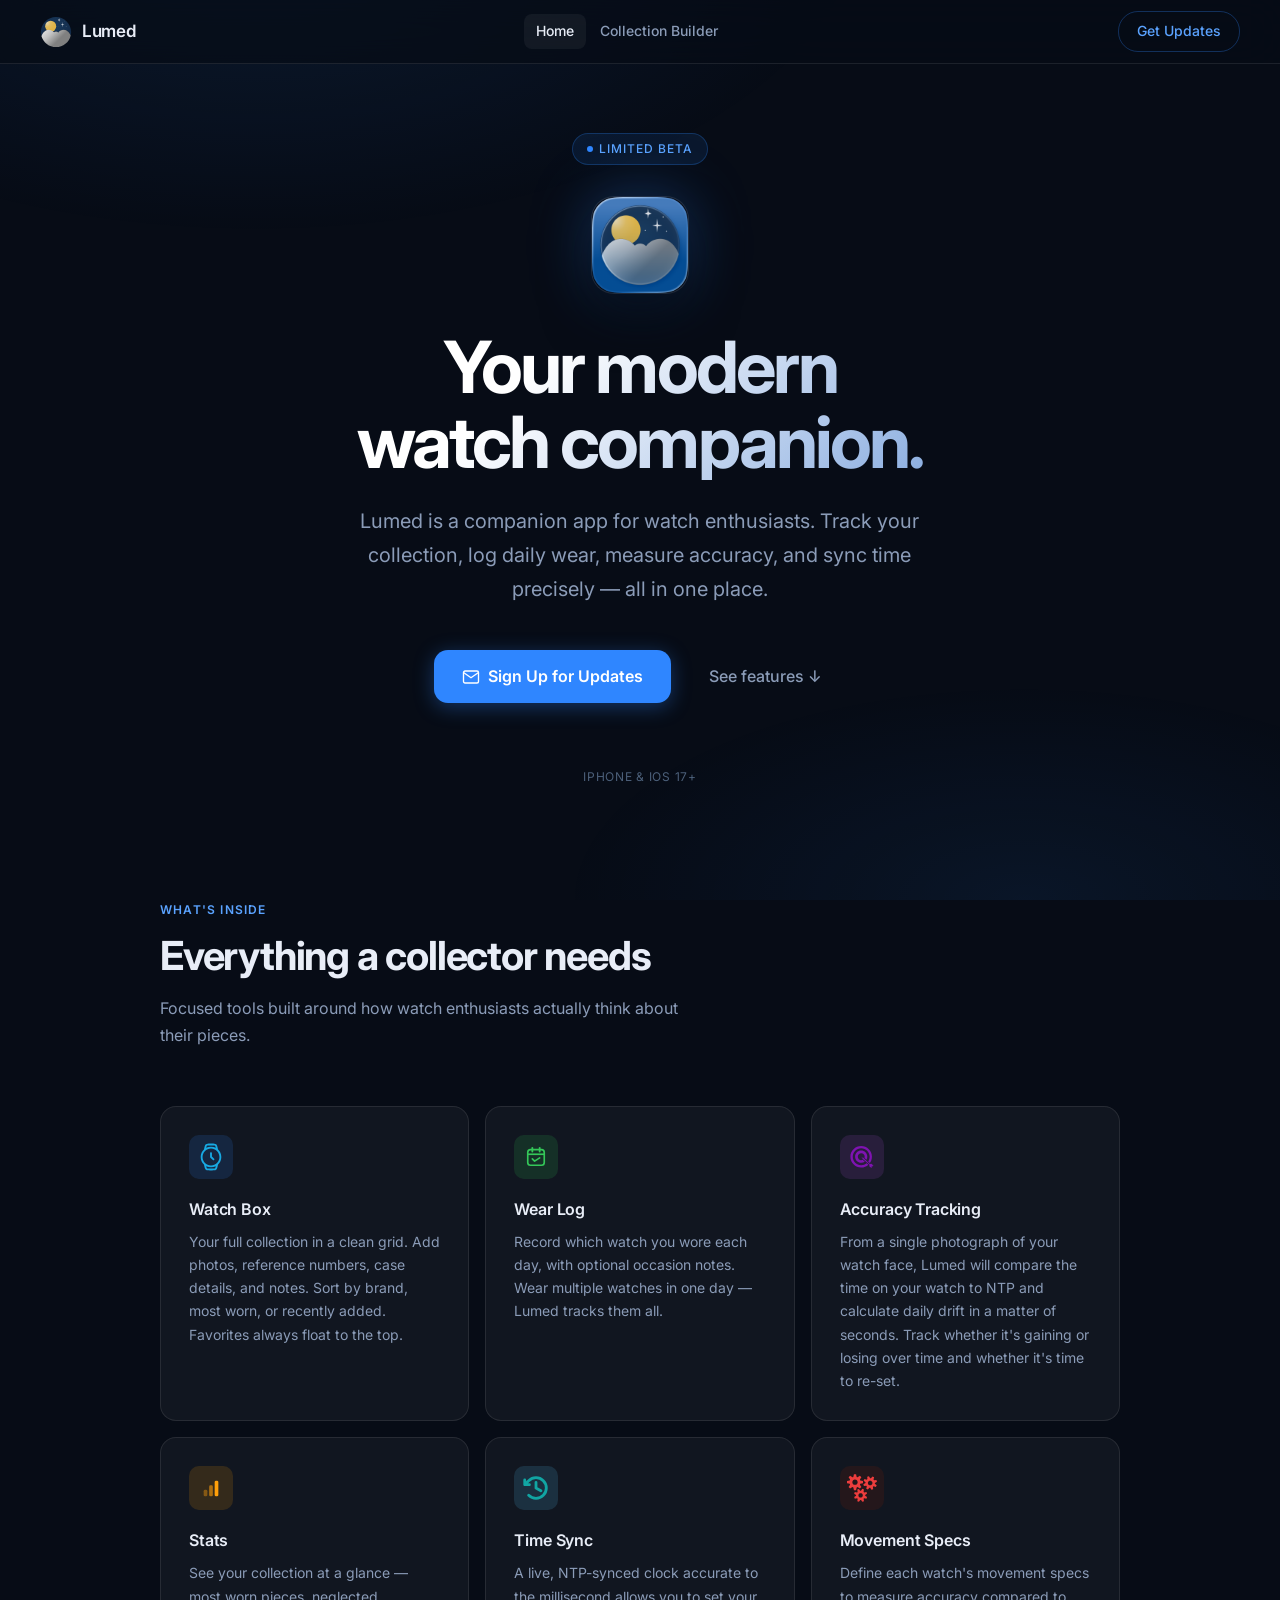
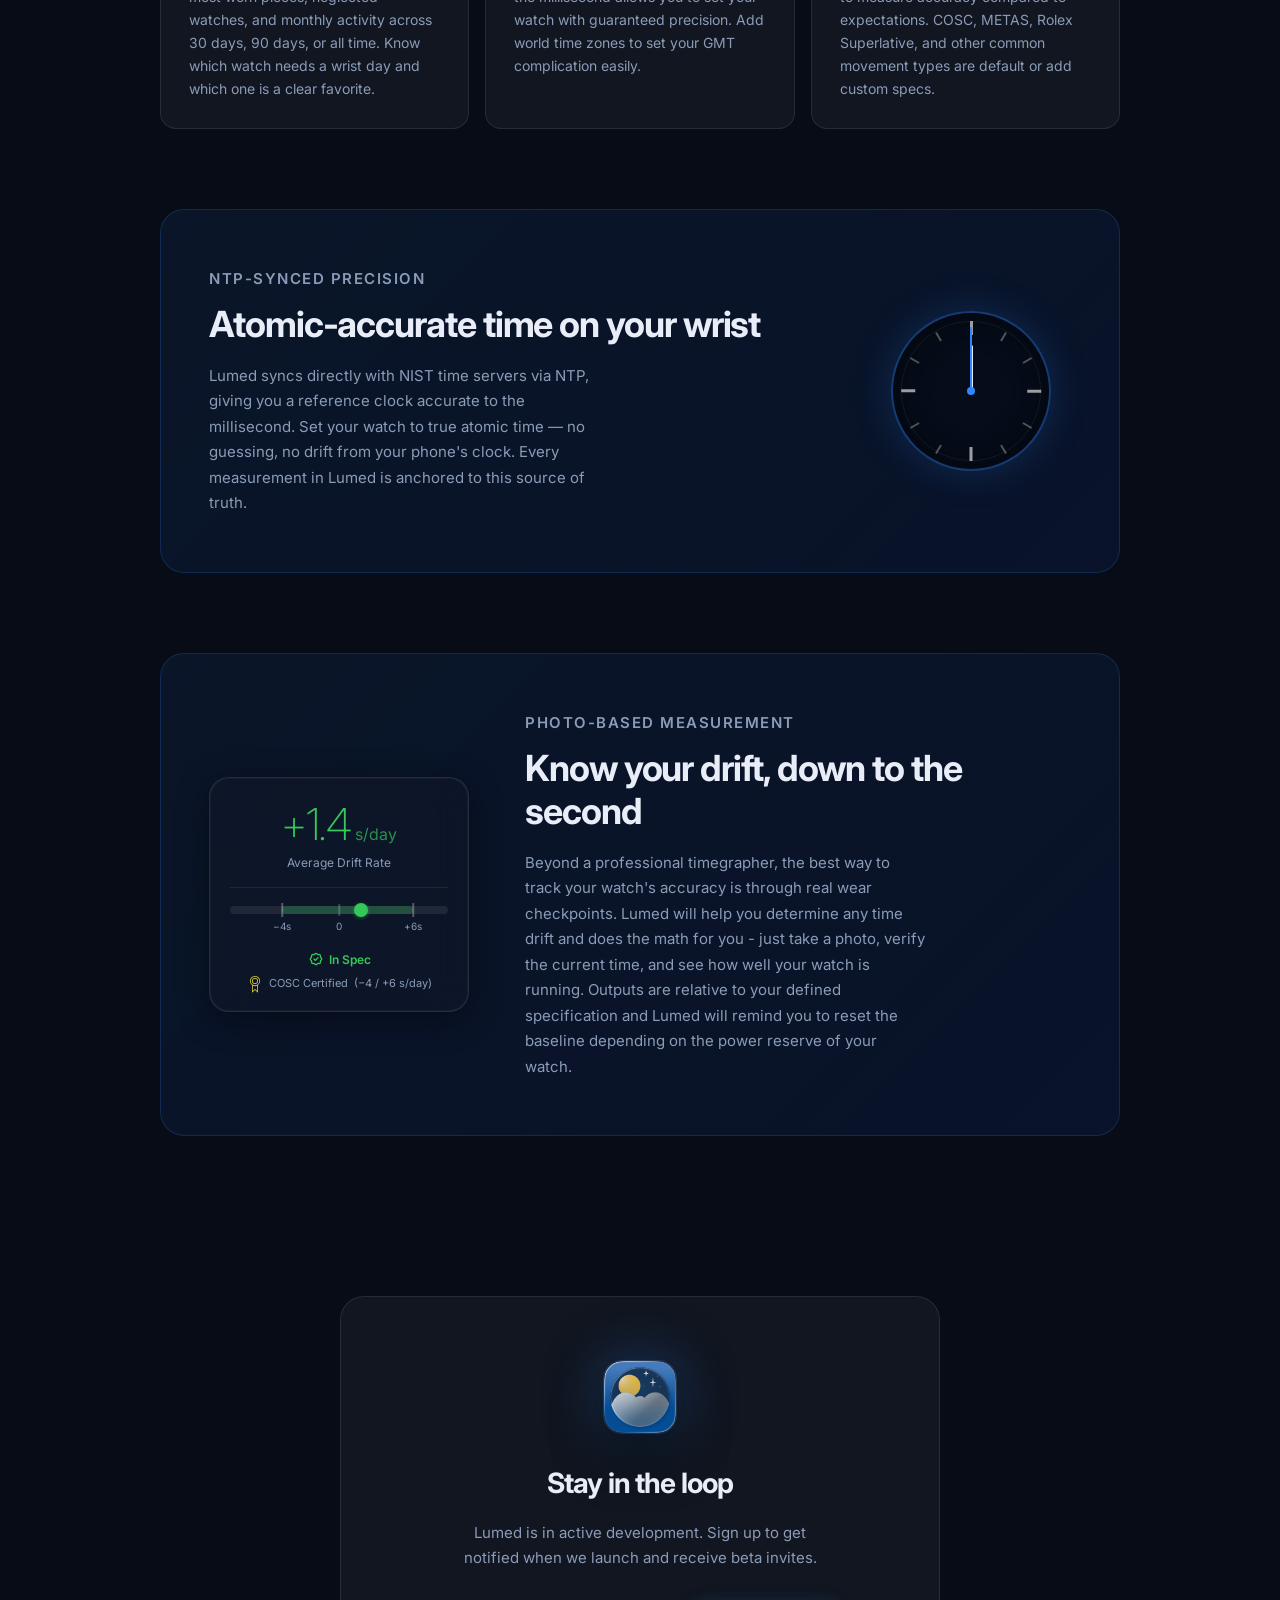
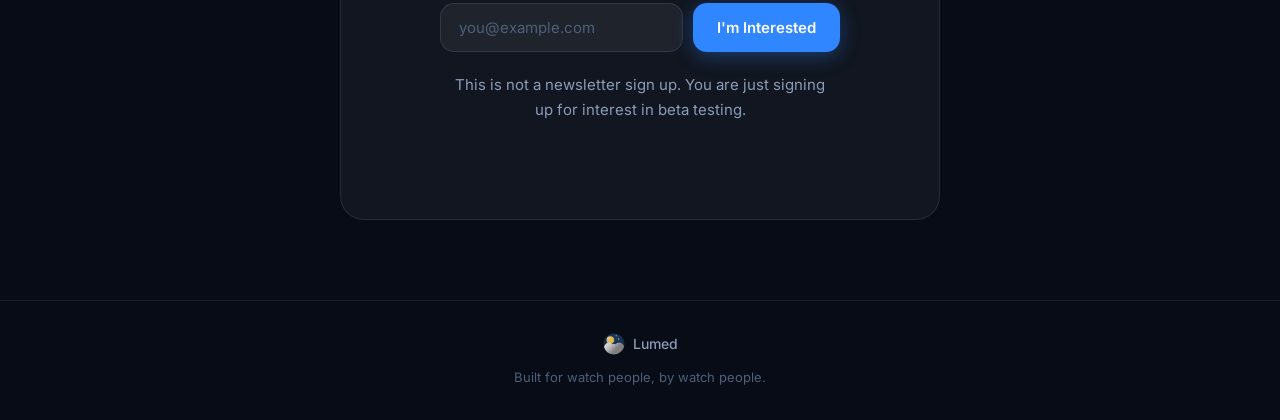
==== index.html @ 70646f09 "update collection builder" ====
<!DOCTYPE html>
<html lang="en">

<head>
  <meta charset="UTF-8" />
  <meta name="viewport" content="width=device-width, initial-scale=1.0" />
  <title>Lumed — Your Watch Companion</title>
  <meta name="description"
    content="Track your collection, log daily wear, measure accuracy, and sync time precisely. Lumed is the watch companion app for enthusiasts." />
  <link rel="icon" type="image/png" href="ios_icon.png" />
  <link rel="apple-touch-icon" href="ios_icon.png" />
  <link rel="preconnect" href="https://fonts.googleapis.com" />
  <link rel="preconnect" href="https://fonts.gstatic.com" crossorigin />
  <link href="https://fonts.googleapis.com/css2?family=Inter:wght@300;400;500;600;700&display=swap" rel="stylesheet" />
  <link rel="stylesheet" href="style.css" />
  <script defer src="https://analytics.811mapleton.com/script.js" data-website-id="62f9f6af-6ff3-4386-992d-caa601763c4b"
    data-domains="lumedapp.com">
    </script>
</head>

<body>

  <!-- NAV -->
  <nav>
    <a class="nav-logo" href="#">
      <div class="nav-logo-icon"><img src="lumed_icon_2.svg" alt="Lumed icon" /></div>
      <span class="nav-logo-wordmark">Lumed</span>
    </a>
    <div class="nav-links">
      <a class="nav-link nav-link-active" href="index.html">Home</a>
      <a class="nav-link" href="collection-builder.html">Collection Builder</a>
    </div>
    <a class="nav-cta" href="#beta">Get Updates</a>
  </nav>

  <main>

    <!-- HERO -->
    <section class="hero">
      <div class="container">
        <div class="hero-badge">
          <span class="hero-badge-dot"></span>
          Limited Beta
        </div>

        <div class="hero-app-icon">
          <img src="ios_icon.png" alt="Lumed app icon" />
        </div>

        <h1 class="hero-h1">Your modern <br />watch companion.</h1>
        <p class="hero-sub">
          Lumed is a companion app for watch enthusiasts. Track your collection, log daily wear, measure accuracy, and
          sync time precisely — all in one place.
        </p>

        <div class="hero-actions">
          <a class="btn-primary" href="#beta">
            <svg width="18" height="18" viewBox="0 0 24 24" fill="none" xmlns="http://www.w3.org/2000/svg">
              <path d="M4 4h16c1.1 0 2 .9 2 2v12c0 1.1-.9 2-2 2H4c-1.1 0-2-.9-2-2V6c0-1.1.9-2 2-2z"
                stroke="currentColor" stroke-width="1.8" fill="none" />
              <polyline points="22,6 12,13 2,6" stroke="currentColor" stroke-width="1.8" fill="none" />
            </svg>
            Sign Up for Updates
          </a>
          <a class="btn-secondary" href="#features">
            See features ↓
          </a>
        </div>

        <p class="hero-platforms">iPhone &amp; iOS 17+</p>
      </div>
    </section>

    <!-- FEATURES -->
    <section class="features-section" id="features">
      <div class="container">
        <p class="section-eyebrow">What's inside</p>
        <h2 class="section-title">Everything a collector needs</h2>
        <p class="section-sub">Focused tools built around how watch enthusiasts actually think about their pieces.
        </p>

        <div class="features-grid">

          <!-- Watch Box -->
          <div class="feature-card">
            <div class="feature-icon-wrap tint-blue">
              <img src="icons/watch_box.svg" height="30px"></img>
            </div>
            <h3>Watch Box</h3>
            <p>Your full collection in a clean grid. Add photos, reference numbers, case details, and notes. Sort by
              brand, most worn, or recently added. Favorites always float to the top. </p>
          </div>

          <!-- Wear Log -->
          <div class="feature-card">
            <div class="feature-icon-wrap tint-green">
              <svg viewBox="0 0 24 24" fill="none" xmlns="http://www.w3.org/2000/svg">
                <rect x="3" y="4" width="18" height="17" rx="3" stroke="currentColor" stroke-width="1.8" />
                <line x1="3" y1="9" x2="21" y2="9" stroke="currentColor" stroke-width="1.8" />
                <line x1="8" y1="2" x2="8" y2="6" stroke="currentColor" stroke-width="2" stroke-linecap="round" />
                <line x1="16" y1="2" x2="16" y2="6" stroke="currentColor" stroke-width="2" stroke-linecap="round" />
                <path d="M8 14l2.5 2.5L16 13" stroke="currentColor" stroke-width="1.8" stroke-linecap="round"
                  stroke-linejoin="round" />
              </svg>
            </div>
            <h3>Wear Log</h3>
            <p>Record which watch you wore each day, with optional occasion notes. Wear multiple watches in one
              day — Lumed tracks them all.</p>
          </div>
          <!-- Accuracy -->
          <div class="feature-card">
            <div class="feature-icon-wrap tint-purple">
              <img src="icons/accuracy.svg" height="30px"> </img>
            </div>
            <h3>Accuracy Tracking</h3>
            <p>From a single photograph of your watch face, Lumed will compare the time on your watch to NTP and
              calculate daily drift
              in a matter of seconds. Track whether it's gaining or losing over time and whether it's time to re-set.
            </p>
          </div>
          <!-- Stats -->
          <div class="feature-card">
            <div class="feature-icon-wrap tint-orange">
              <svg viewBox="0 0 24 24" fill="none" xmlns="http://www.w3.org/2000/svg">
                <rect x="4" y="14" width="4" height="7" rx="1.5" fill="currentColor" opacity="0.4" />
                <rect x="10" y="9" width="4" height="12" rx="1.5" fill="currentColor" opacity="0.6" />
                <rect x="16" y="4" width="4" height="17" rx="1.5" fill="currentColor" />
              </svg>
            </div>
            <h3>Stats</h3>
            <p>See your collection at a glance — most worn pieces, neglected watches, and monthly activity across 30
              days, 90 days, or
              all time. Know which watch needs a wrist day and which one is a clear favorite.</p>
          </div>

          <!-- Time Sync -->
          <div class="feature-card">
            <div class="feature-icon-wrap tint-teal">
              <img src="icons/time_sync.svg" height="30px"></img>
            </div>
            <h3>Time Sync</h3>
            <p>A live, NTP-synced clock accurate to the millisecond allows you to set your watch with guaranteed
              precision. Add world
              time zones to set your GMT complication easily.</p>
          </div>


          <!-- Movement Specs -->
          <div class="feature-card">
            <div class="feature-icon-wrap tint-red">
              <img src="icons/movement_specs.svg" height="30px"></img>
            </div>
            <h3>Movement Specs</h3>
            <p>Define each watch's movement specs to measure accuracy compared to expectations. COSC, METAS, Rolex
              Superlative, and other common movement types are default or add custom specs.</p>
          </div>

        </div>
      </div>
    </section>

    <!-- ACCURACY HIGHLIGHT (original) -->
    <section class="highlight-section">
      <div class="container">
        <div class="highlight-card">
          <div class="highlight-text">

            <p class="section-eyebrow">NTP-synced precision</p>
            <h2>Atomic-accurate time on your wrist</h2>
            <p>Lumed syncs directly with NIST time servers via NTP, giving you a reference clock accurate to the
              millisecond. Set your watch to true atomic time — no guessing, no drift from your phone's clock.
              Every measurement in Lumed is anchored to this source of truth.
            </p>
          </div>
          <div class="highlight-visual">
            <div class="clock-face">
              <!-- Hour markers -->
              <div class="clock-marker major" style="transform: rotate(0deg)"></div>
              <div class="clock-marker" style="transform: rotate(30deg)"></div>
              <div class="clock-marker" style="transform: rotate(60deg)"></div>
              <div class="clock-marker major" style="transform: rotate(90deg)"></div>
              <div class="clock-marker" style="transform: rotate(120deg)"></div>
              <div class="clock-marker" style="transform: rotate(150deg)"></div>
              <div class="clock-marker major" style="transform: rotate(180deg)"></div>
              <div class="clock-marker" style="transform: rotate(210deg)"></div>
              <div class="clock-marker" style="transform: rotate(240deg)"></div>
              <div class="clock-marker major" style="transform: rotate(270deg)"></div>
              <div class="clock-marker" style="transform: rotate(300deg)"></div>
              <div class="clock-marker" style="transform: rotate(330deg)"></div>
              <div class="hand hand-hour" id="handHour"></div>
              <div class="hand hand-min" id="handMin"></div>
              <div class="hand hand-sec" id="handSec"></div>
              <div class="clock-center"></div>
            </div>
          </div>
        </div>
      </div>
    </section>

    <!-- NIST TIME SYNC HIGHLIGHT -->
    <section class="highlight-section">
      <div class="container">
        <div class="highlight-card highlight-card-reverse">
          <div class="highlight-text">
            <p class="section-eyebrow">Photo-based measurement</p>
            <h2>Know your drift, down to the second</h2>
            <p>Beyond a professional timegrapher, the best way to track your watch's accuracy is through real wear
              checkpoints. Lumed
              will help you determine any time drift and does the math for you - just take a photo, verify the current
              time, and see
              how well your watch is running. Outputs are relative to your defined specification and Lumed will remind
              you to reset
              the baseline depending on the power reserve of your watch.
            </p>

          </div>
          <div class="highlight-visual drift-card-wrap">
            <div class="drift-card">
              <div class="drift-hero-number">
                <span class="drift-value">+1.4</span>
                <span class="drift-unit">s/day</span>
              </div>
              <div class="drift-label">Average Drift Rate</div>

              <div class="drift-divider"></div>

              <div class="drift-gauge">
                <div class="drift-gauge-track">
                  <div class="drift-gauge-spec"></div>
                  <div class="drift-gauge-center"></div>
                  <div class="drift-gauge-limit drift-gauge-limit-loss"></div>
                  <div class="drift-gauge-limit drift-gauge-limit-gain"></div>
                  <div class="drift-gauge-marker"></div>
                </div>
                <div class="drift-gauge-labels">
                  <span class="drift-gauge-lbl" style="left: 24%">&minus;4s</span>
                  <span class="drift-gauge-lbl" style="left: 50%">0</span>
                  <span class="drift-gauge-lbl" style="left: 84%">+6s</span>
                </div>
              </div>

              <div class="drift-spec-badge in-spec">
                <img src="icons/check-badge.svg" height="16px"></img>
                <span>In Spec</span>
              </div>
              <div class="drift-spec-name">
                <img src="icons/ribbon.svg" height="18px"></img>
                <span>COSC Certified &nbsp;(&minus;4 / +6 s/day)</span>
              </div>
            </div>
          </div>
        </div>
      </div>
    </section>

    <!-- BETA CTA -->
    <section class="beta-section" id="beta">
      <div class="container">
        <div class="beta-card">
          <div class="hero-app-icon" style="margin-left:auto;margin-right:auto;">
            <img src="ios_icon.png" alt="Lumed app icon" />
          </div>
          <h2>Stay in the loop</h2>
          <p>Lumed is in active development. Sign up to get notified when we launch and receive beta invites.</p>
          <iframe name="formSink" style="display:none;"></iframe>
          <form class="email-form" id="emailForm" method="GET"
            action="https://n8n.811mapleton.com/webhook/b80fa1ab-77ea-40e2-a47f-e25a18f79997" target="formSink">
            <input type="email" name="email" placeholder="you@example.com" required />
            <button type="submit">I'm Interested</button>
          </form>
          <div id="emailFormMsg"></div>
          <p class="beta-note">This is not a newsletter sign up. You are just signing up for interest in beta testing.
          </p>
        </div>
      </div>
    </section>

  </main>

  <footer>
    <a class="footer-logo" href="#">
      <div class="footer-logo-icon"><img src="lumed_icon_2.svg" alt="Lumed icon" /></div>
      Lumed
    </a>
    <p>Built for watch people, by watch people.</p>
  </footer>

  <script>
    // Set clock hands to current time via negative animation-delay
    (function () {
      const now = new Date();
      const s = now.getSeconds();
      const m = now.getMinutes();
      const h = now.getHours() % 12;

      const secEl = document.getElementById('handSec');
      const minEl = document.getElementById('handMin');
      const hourEl = document.getElementById('handHour');

      if (secEl) secEl.style.animationDelay = `-${s}s`;
      if (minEl) minEl.style.animationDelay = `-${m * 60 + s}s`;
      if (hourEl) hourEl.style.animationDelay = `-${h * 3600 + m * 60 + s}s`;
    })();
  </script>

  <script>
    // Email signup — show success after form submits into hidden iframe
    document.getElementById('emailForm').addEventListener('submit', function () {
      const form = this;
      const btn = form.querySelector('button');
      const msg = document.getElementById('emailFormMsg');
      btn.disabled = true;
      btn.textContent = 'Sending…';
      // Give the form a moment to actually POST, then show success
      setTimeout(function () {
        form.style.display = 'none';
        msg.innerHTML = '<p class="email-form-success">You\'re on the list! We\'ll be in touch.</p>';
      }, 1000);
    });
  </script>

</body>

</html>
---- style.css ----
*,
*::before,
*::after {
    box-sizing: border-box;
    margin: 0;
    padding: 0;
}

:root {
    --bg: #070C16;
    --bg-2: #0D1525;
    --card: rgba(255, 255, 255, 0.045);
    --card-border: rgba(255, 255, 255, 0.09);
    --accent: #2F86FF;
    --accent-glow: rgba(47, 134, 255, 0.35);
    --accent-light: #5BA3FF;
    --text: #E8EDF7;
    --text-2: #8B9CB8;
    --text-3: #4C607A;
    --moon: #E0B846;
    --radius: 16px;
    --radius-sm: 10px;
}

html {
    scroll-behavior: smooth;
}

body {
    font-family: 'Inter', system-ui, -apple-system, sans-serif;
    background: var(--bg);
    color: var(--text);
    line-height: 1.6;
    -webkit-font-smoothing: antialiased;
    overflow-x: hidden;
}

/* ── BACKGROUND AMBIENCE ──────────────────────────────── */
body::before {
    content: '';
    position: fixed;
    inset: 0;
    background:
        radial-gradient(ellipse 80% 60% at 20% -10%, rgba(47, 134, 255, 0.12) 0%, transparent 60%),
        radial-gradient(ellipse 60% 40% at 80% 100%, rgba(47, 134, 255, 0.08) 0%, transparent 60%);
    pointer-events: none;
    z-index: 0;
}

/* ── NAV ──────────────────────────────────────────────── */
nav {
    position: fixed;
    top: 0;
    left: 0;
    right: 0;
    z-index: 100;
    display: flex;
    align-items: center;
    justify-content: space-between;
    padding: 0 40px;
    height: 64px;
    background: rgba(7, 12, 22, 0.7);
    backdrop-filter: blur(20px);
    -webkit-backdrop-filter: blur(20px);
    border-bottom: 1px solid var(--card-border);
}

.nav-logo {
    display: flex;
    align-items: center;
    gap: 10px;
    text-decoration: none;
}

.nav-logo-icon {
    width: 32px;
    height: 32px;
    border-radius: 8px;
    flex-shrink: 0;
    overflow: hidden;
}

.nav-logo-icon img {
    width: 100%;
    height: 100%;
    display: block;
}

.nav-logo-wordmark {
    font-size: 17px;
    font-weight: 600;
    letter-spacing: -0.02em;
    color: var(--text);
}

.nav-cta {
    font-size: 14px;
    font-weight: 500;
    color: var(--accent-light);
    text-decoration: none;
    padding: 8px 18px;
    border: 1px solid rgba(47, 134, 255, 0.3);
    border-radius: 20px;
    transition: background 0.2s, border-color 0.2s;
}

.nav-cta:hover {
    background: rgba(47, 134, 255, 0.12);
    border-color: rgba(47, 134, 255, 0.6);
}

/* ── LAYOUT ───────────────────────────────────────────── */
main {
    position: relative;
    z-index: 1;
}

section {
    padding: 80px 24px;
}

.container {
    max-width: 960px;
    margin: 0 auto;
}

/* ── HERO ─────────────────────────────────────────────── */
.hero {
    min-height: 100vh;
    display: flex;
    align-items: center;
    padding-top: 100px;
    padding-bottom: 80px;
    text-align: center;
}

.hero .container {
    display: flex;
    flex-direction: column;
    align-items: center;
    gap: 0;
}

.hero-badge {
    display: inline-flex;
    align-items: center;
    gap: 6px;
    font-size: 12px;
    font-weight: 500;
    letter-spacing: 0.08em;
    text-transform: uppercase;
    color: var(--accent-light);
    background: rgba(47, 134, 255, 0.1);
    border: 1px solid rgba(47, 134, 255, 0.25);
    padding: 5px 14px;
    border-radius: 20px;
    margin-bottom: 32px;
}

.hero-badge-dot {
    width: 6px;
    height: 6px;
    border-radius: 50%;
    background: var(--accent);
    animation: pulse 2s ease-in-out infinite;
}

@keyframes pulse {

    0%,
    100% {
        opacity: 1;
        transform: scale(1);
    }

    50% {
        opacity: 0.5;
        transform: scale(0.8);
    }
}

.hero-app-icon {
    width: 96px;
    height: 96px;
    border-radius: 22px;
    margin: 0 auto 36px;
    overflow: hidden;
    box-shadow: 0 0 0 1px rgba(255, 255, 255, 0.1), 0 24px 48px rgba(0, 0, 0, 0.5), 0 0 60px var(--accent-glow);
}

.hero-app-icon img {
    width: 100%;
    height: 100%;
    display: block;
}

.hero-h1 {
    font-size: clamp(48px, 8vw, 72px);
    font-weight: 700;
    letter-spacing: -0.04em;
    line-height: 1.05;
    margin-bottom: 24px;
    background: linear-gradient(135deg, #FFFFFF 30%, #8BAEE0 100%);
    -webkit-background-clip: text;
    -webkit-text-fill-color: transparent;
    background-clip: text;
}

.hero-sub {
    font-size: clamp(16px, 2.5vw, 20px);
    font-weight: 400;
    color: var(--text-2);
    max-width: 560px;
    margin-bottom: 44px;
    line-height: 1.7;
}

.hero-actions {
    display: flex;
    align-items: center;
    gap: 14px;
    flex-wrap: wrap;
    justify-content: center;
}

.btn-primary {
    display: inline-flex;
    align-items: center;
    gap: 8px;
    font-size: 16px;
    font-weight: 600;
    color: #fff;
    background: var(--accent);
    padding: 14px 28px;
    border-radius: 14px;
    text-decoration: none;
    transition: background 0.2s, transform 0.15s, box-shadow 0.2s;
    box-shadow: 0 4px 20px var(--accent-glow);
}

.btn-primary:hover {
    background: #4A99FF;
    transform: translateY(-1px);
    box-shadow: 0 8px 28px var(--accent-glow);
}

.btn-primary:active {
    transform: translateY(0);
}

.btn-secondary {
    display: inline-flex;
    align-items: center;
    gap: 8px;
    font-size: 16px;
    font-weight: 500;
    color: var(--text-2);
    padding: 14px 24px;
    border-radius: 14px;
    text-decoration: none;
    transition: color 0.2s;
}

.btn-secondary:hover {
    color: var(--text);
}

.hero-platforms {
    margin-top: 64px;
    font-size: 12px;
    color: var(--text-3);
    letter-spacing: 0.06em;
    text-transform: uppercase;
    display: flex;
    align-items: center;
    gap: 10px;
}

.hero-platforms::before,
.hero-platforms::after {
    content: '';
    flex: 1;
    height: 1px;
    background: var(--card-border);
    max-width: 80px;
}

/* ── FEATURES GRID ────────────────────────────────────── */
.features-section {
    padding-top: 0;
}

.section-eyebrow {
    font-size: 12px;
    font-weight: 600;
    letter-spacing: 0.1em;
    text-transform: uppercase;
    color: var(--accent-light);
    margin-bottom: 14px;
}

.section-title {
    font-size: clamp(28px, 4vw, 40px);
    font-weight: 700;
    letter-spacing: -0.03em;
    line-height: 1.15;
    margin-bottom: 16px;
}

.section-sub {
    font-size: 16px;
    color: var(--text-2);
    max-width: 520px;
    margin-bottom: 56px;
    line-height: 1.7;
}

.features-grid {
    display: grid;
    grid-template-columns: repeat(auto-fill, minmax(280px, 1fr));
    gap: 16px;
}

.feature-card {
    background: var(--card);
    border: 1px solid var(--card-border);
    border-radius: var(--radius);
    padding: 28px;
    transition: border-color 0.2s, background 0.2s, transform 0.2s;
}

.feature-card:hover {
    border-color: rgba(47, 134, 255, 0.3);
    background: rgba(255, 255, 255, 0.07);
    transform: translateY(-2px);
}

.feature-icon-wrap {
    width: 44px;
    height: 44px;
    border-radius: var(--radius-sm);
    display: flex;
    align-items: center;
    justify-content: center;
    margin-bottom: 18px;
    flex-shrink: 0;
}

.feature-icon-wrap svg {
    width: 22px;
    height: 22px;
}

.feature-card h3 {
    font-size: 16px;
    font-weight: 600;
    letter-spacing: -0.01em;
    margin-bottom: 8px;
}

.feature-card p {
    font-size: 14px;
    color: var(--text-2);
    line-height: 1.65;
}

/* icon tints */
.tint-blue {
    background: rgba(47, 134, 255, 0.15);
    color: #5BA3FF;
}

.tint-green {
    background: rgba(52, 199, 89, 0.15);
    color: #34C759;
}

.tint-orange {
    background: rgba(255, 159, 10, 0.15);
    color: #FF9F0A;
}

.tint-purple {
    background: rgba(175, 82, 222, 0.15);
    color: #AF52DE;
}

.tint-teal {
    background: rgba(90, 200, 250, 0.15);
    color: #5AC8FA;
}

.tint-red {
    background: rgba(149, 38, 7, 0.15);
    color: #fa5a5a;
}

/* ── ACCURACY HIGHLIGHT ───────────────────────────────── */
.highlight-section {
    padding-top: 0;
}

.highlight-card {
    background: linear-gradient(135deg, rgba(47, 134, 255, 0.08) 0%, rgba(13, 29, 71, 0.4) 100%);
    border: 1px solid rgba(47, 134, 255, 0.2);
    border-radius: 24px;
    padding: 56px 48px;
    display: flex;
    align-items: center;
    gap: 56px;
}

.highlight-text {
    flex: 1;
}

.highlight-text .section-eyebrow {
    margin-bottom: 12px;
}

.highlight-text h2 {
    font-size: clamp(24px, 3.5vw, 36px);
    font-weight: 700;
    letter-spacing: -0.03em;
    line-height: 1.2;
    margin-bottom: 16px;
}

.highlight-text p {
    font-size: 15px;
    color: var(--text-2);
    line-height: 1.7;
    max-width: 400px;
}

.highlight-visual {
    flex-shrink: 0;
    width: 200px;
    height: 200px;
    position: relative;
    display: flex;
    align-items: center;
    justify-content: center;
}


/* Animated clock face */
.clock-face {
    width: 160px;
    height: 160px;
    border-radius: 50%;
    border: 2px solid rgba(47, 134, 255, 0.4);
    background: rgba(7, 12, 22, 0.8);
    position: relative;
    box-shadow: 0 0 40px rgba(47, 134, 255, 0.2), inset 0 0 30px rgba(0, 0, 0, 0.5);
}

.clock-face::before {
    content: '';
    position: absolute;
    inset: 8px;
    border-radius: 50%;
    border: 1px solid rgba(255, 255, 255, 0.06);
}

.clock-marker {
    position: absolute;
    width: 2px;
    height: 10px;
    background: rgba(255, 255, 255, 0.3);
    left: 50%;
    top: 10px;
    transform-origin: 50% 70px;
    margin-left: -1px;
}

.clock-marker.major {
    height: 14px;
    width: 2.5px;
    background: rgba(255, 255, 255, 0.6);
    top: 8px;
}

.hand {
    position: absolute;
    left: 50%;
    bottom: 50%;
    transform-origin: 50% 100%;
    border-radius: 2px;
}

.hand-hour {
    width: 3px;
    height: 46px;
    margin-left: -1.5px;
    background: var(--text);
    animation: rotateHour 43200s linear infinite;
}

.hand-min {
    width: 2px;
    height: 58px;
    margin-left: -1px;
    background: var(--text);
    animation: rotateMin 3600s linear infinite;
}

.hand-sec {
    width: 1.5px;
    height: 64px;
    margin-left: -0.75px;
    background: var(--accent);
    animation: rotateSec 60s steps(400, end) infinite;
}

.clock-center {
    position: absolute;
    width: 8px;
    height: 8px;
    border-radius: 50%;
    background: var(--accent);
    top: 50%;
    left: 50%;
    transform: translate(-50%, -50%);
    z-index: 10;
}

@keyframes rotateHour {
    to {
        transform: rotate(360deg);
    }
}

@keyframes rotateMin {
    to {
        transform: rotate(360deg);
    }
}

@keyframes rotateSec {
    to {
        transform: rotate(360deg);
    }
}

/* Reversed highlight card (visual on left, text on right) */
.highlight-card-reverse {
    flex-direction: row-reverse;
}

/* ── DRIFT RESULT CARD ───────────────────────────────── */
.drift-card-wrap {
    width: 260px;
    height: auto;
    display: flex;
    align-items: center;
    justify-content: center;
}

.drift-card {
    width: 100%;
    background: rgba(15, 22, 40, 0.85);
    border: 1px solid rgba(255, 255, 255, 0.1);
    border-radius: 20px;
    padding: 24px 20px 18px;
    backdrop-filter: blur(16px);
    -webkit-backdrop-filter: blur(16px);
    box-shadow: 0 8px 32px rgba(0, 0, 0, 0.4), 0 0 0 1px rgba(255, 255, 255, 0.04) inset;
    display: flex;
    flex-direction: column;
    align-items: center;
    gap: 10px;
}

.drift-hero-number {
    display: flex;
    align-items: baseline;
    gap: 4px;
}

.drift-value {
    font-family: 'Inter', monospace;
    font-size: 44px;
    font-weight: 200;
    letter-spacing: -0.03em;
    color: #34C759;
    line-height: 1;
}

.drift-unit {
    font-family: 'Inter', monospace;
    font-size: 16px;
    font-weight: 400;
    color: #34C759;
    opacity: 0.7;
}

.drift-label {
    font-size: 12px;
    color: var(--text-2);
    margin-top: -4px;
}

.drift-divider {
    width: 100%;
    height: 1px;
    background: rgba(255, 255, 255, 0.08);
    margin: 4px 0;
}

/* Gauge */
.drift-gauge {
    width: 100%;
    padding: 4px 0;
}

.drift-gauge-track {
    position: relative;
    width: 100%;
    height: 8px;
    background: rgba(255, 255, 255, 0.08);
    border-radius: 4px;
    overflow: visible;
}

/* COSC: -4/+6, gauge maps loss at ~18%, gain at ~74% */
.drift-gauge-spec {
    position: absolute;
    left: 24%;
    width: 60%;
    height: 100%;
    background: rgba(52, 199, 89, 0.25);
    border-radius: 4px;
}

.drift-gauge-center {
    position: absolute;
    left: 50%;
    top: -2px;
    width: 1.5px;
    height: 12px;
    background: rgba(255, 255, 255, 0.2);
    transform: translateX(-50%);
}

.drift-gauge-limit {
    position: absolute;
    top: -3px;
    width: 1.5px;
    height: 14px;
    background: rgba(255, 255, 255, 0.3);
}

.drift-gauge-limit-loss {
    left: 24%;
    transform: translateX(-50%);
}

.drift-gauge-limit-gain {
    left: 84%;
    transform: translateX(-50%);
}

/* +1.4 on a -4/+6 scale → 50% + (1.4/6)*24% ≈ 55.6% */
.drift-gauge-marker {
    position: absolute;
    width: 14px;
    height: 14px;
    border-radius: 50%;
    background: #34C759;
    top: 50%;
    left: 60%;
    transform: translate(-50%, -50%);
    box-shadow: 0 1px 4px rgba(52, 199, 89, 0.45);
}

.drift-gauge-labels {
    position: relative;
    width: 100%;
    height: 18px;
    margin-top: 4px;
}

.drift-gauge-lbl {
    position: absolute;
    transform: translateX(-50%);
    font-family: 'Inter', monospace;
    font-size: 10px;
    color: var(--text-2);
    letter-spacing: 0.02em;
}

/* Spec badge */
.drift-spec-badge {
    display: inline-flex;
    align-items: center;
    gap: 5px;
    font-size: 12px;
    font-weight: 600;
}

.drift-spec-badge.in-spec {
    color: #34c759;
}

.drift-spec-badge.out-spec {
    color: #FF453A;
}

.drift-spec-name {
    display: flex;
    align-items: center;
    gap: 5px;
    font-size: 11px;
    color: var(--text-2);
    margin-top: -4px;
}

/* Time detail */
.drift-times {
    display: flex;
    justify-content: space-between;
    width: 100%;
}

.drift-time-col {
    display: flex;
    flex-direction: column;
    gap: 2px;
}

.drift-time-label {
    font-size: 9px;
    font-weight: 500;
    letter-spacing: 0.1em;
    color: var(--text-3);
}

.drift-time-value {
    font-family: 'Inter', monospace;
    font-size: 14px;
    font-weight: 500;
    color: var(--text);
    letter-spacing: -0.01em;
}

/* Method badge */
.drift-method {
    display: flex;
    align-items: center;
    gap: 5px;
    font-size: 11px;
    color: var(--text-3);
    margin-top: 2px;
}

/* ── BETA CTA ─────────────────────────────────────────── */
.beta-section {
    text-align: center;
}

.beta-card {
    background: var(--card);
    border: 1px solid var(--card-border);
    border-radius: 24px;
    padding: 64px 40px;
    max-width: 600px;
    margin: 0 auto;
}

.beta-card .hero-app-icon {
    width: 72px;
    height: 72px;
    border-radius: 18px;
    margin-bottom: 28px;
}

.beta-card h2 {
    font-size: 28px;
    font-weight: 700;
    letter-spacing: -0.03em;
    margin-bottom: 14px;
}

.beta-card p {
    font-size: 15px;
    color: var(--text-2);
    line-height: 1.7;
    margin-bottom: 32px;
    max-width: 380px;
    margin-left: auto;
    margin-right: auto;
}

.beta-note {
    margin-top: 20px;
    font-size: 13px;
    color: var(--text-3);
}

/* ── EMAIL FORM ──────────────────────────────────────── */
.email-form {
    display: flex;
    gap: 10px;
    max-width: 400px;
    margin: 0 auto;
}

.email-form input[type="email"] {
    flex: 1;
    min-width: 0;
    font-family: inherit;
    font-size: 15px;
    padding: 14px 18px;
    border-radius: 14px;
    border: 1px solid var(--card-border);
    background: rgba(255, 255, 255, 0.06);
    color: var(--text);
    outline: none;
    transition: border-color 0.2s, background 0.2s;
}

.email-form input[type="email"]::placeholder {
    color: var(--text-3);
}

.email-form input[type="email"]:focus {
    border-color: rgba(47, 134, 255, 0.5);
    background: rgba(255, 255, 255, 0.09);
}

.email-form button {
    font-family: inherit;
    font-size: 15px;
    font-weight: 600;
    color: #fff;
    background: var(--accent);
    border: none;
    padding: 14px 24px;
    border-radius: 14px;
    cursor: pointer;
    white-space: nowrap;
    transition: background 0.2s, transform 0.15s, box-shadow 0.2s;
    box-shadow: 0 4px 20px var(--accent-glow);
}

.email-form button:hover {
    background: #4A99FF;
    transform: translateY(-1px);
    box-shadow: 0 8px 28px var(--accent-glow);
}

.email-form button:active {
    transform: translateY(0);
}

.email-form button:disabled {
    opacity: 0.6;
    cursor: not-allowed;
    transform: none;
}

.email-form-success {
    font-size: 15px;
    color: #34C759;
    font-weight: 500;
}

.email-form-error {
    margin-top: 10px;
    font-size: 13px;
    color: #FF453A;
}

@media (max-width: 700px) {
    .email-form {
        flex-direction: column;
    }
}

/* ── FOOTER ───────────────────────────────────────────── */
footer {
    border-top: 1px solid var(--card-border);
    padding: 32px 24px;
    text-align: center;
    color: var(--text-3);
    font-size: 13px;
    position: relative;
    z-index: 1;
}

footer .footer-logo {
    display: flex;
    align-items: center;
    justify-content: center;
    gap: 8px;
    margin-bottom: 12px;
    text-decoration: none;
    color: var(--text-2);
    font-weight: 500;
    font-size: 14px;
}

footer .footer-logo-icon {
    width: 22px;
    height: 22px;
    border-radius: 5px;
    overflow: hidden;
}

footer .footer-logo-icon img {
    width: 100%;
    height: 100%;
    display: block;
}

/* ── NAV LINKS (shared across pages) ─────────────────── */
.nav-links {
    display: flex;
    align-items: center;
    gap: 2px;
}

.nav-link {
    font-size: 14px;
    font-weight: 500;
    color: var(--text-2);
    text-decoration: none;
    padding: 6px 12px;
    border-radius: 8px;
    transition: color 0.2s, background 0.2s;
}

.nav-link:hover {
    color: var(--text);
    background: rgba(255, 255, 255, 0.05);
}

.nav-link-active {
    color: var(--text);
    background: rgba(255, 255, 255, 0.05);
}

code {
    font-family: 'SF Mono', 'Monaco', ui-monospace, monospace;
    background: rgba(255, 255, 255, 0.08);
    padding: 1px 5px;
    border-radius: 4px;
    font-size: 0.88em;
    color: var(--accent-light);
}

@media (max-width: 600px) {
    .nav-links {
        display: none;
    }
}

/* ── RESPONSIVE ───────────────────────────────────────── */
@media (max-width: 700px) {
    nav {
        padding: 0 20px;
    }

    .highlight-card {
        flex-direction: column;
        padding: 40px 28px;
        gap: 36px;
        text-align: center;
    }

    .highlight-text p {
        max-width: 100%;
    }

    .highlight-visual {
        width: 140px;
        height: 140px;
    }

    .highlight-visual.drift-card-wrap {
        width: 240px;
        height: auto;
    }

    .clock-face {
        width: 120px;
        height: 120px;
    }

    .clock-marker {
        transform-origin: 50% 53px;
    }

    .clock-marker.major {
        transform-origin: 50% 53px;
    }

    .hand-hour {
        height: 34px;
    }

    .hand-min {
        height: 44px;
    }

    .hand-sec {
        height: 48px;
    }

    .highlight-card-reverse {
        flex-direction: column;
    }

    .drift-card-wrap {
        width: 240px;
    }

    .drift-value {
        font-size: 36px;
    }

    .beta-card {
        padding: 44px 24px;
    }

    section {
        padding: 60px 20px;
    }
}
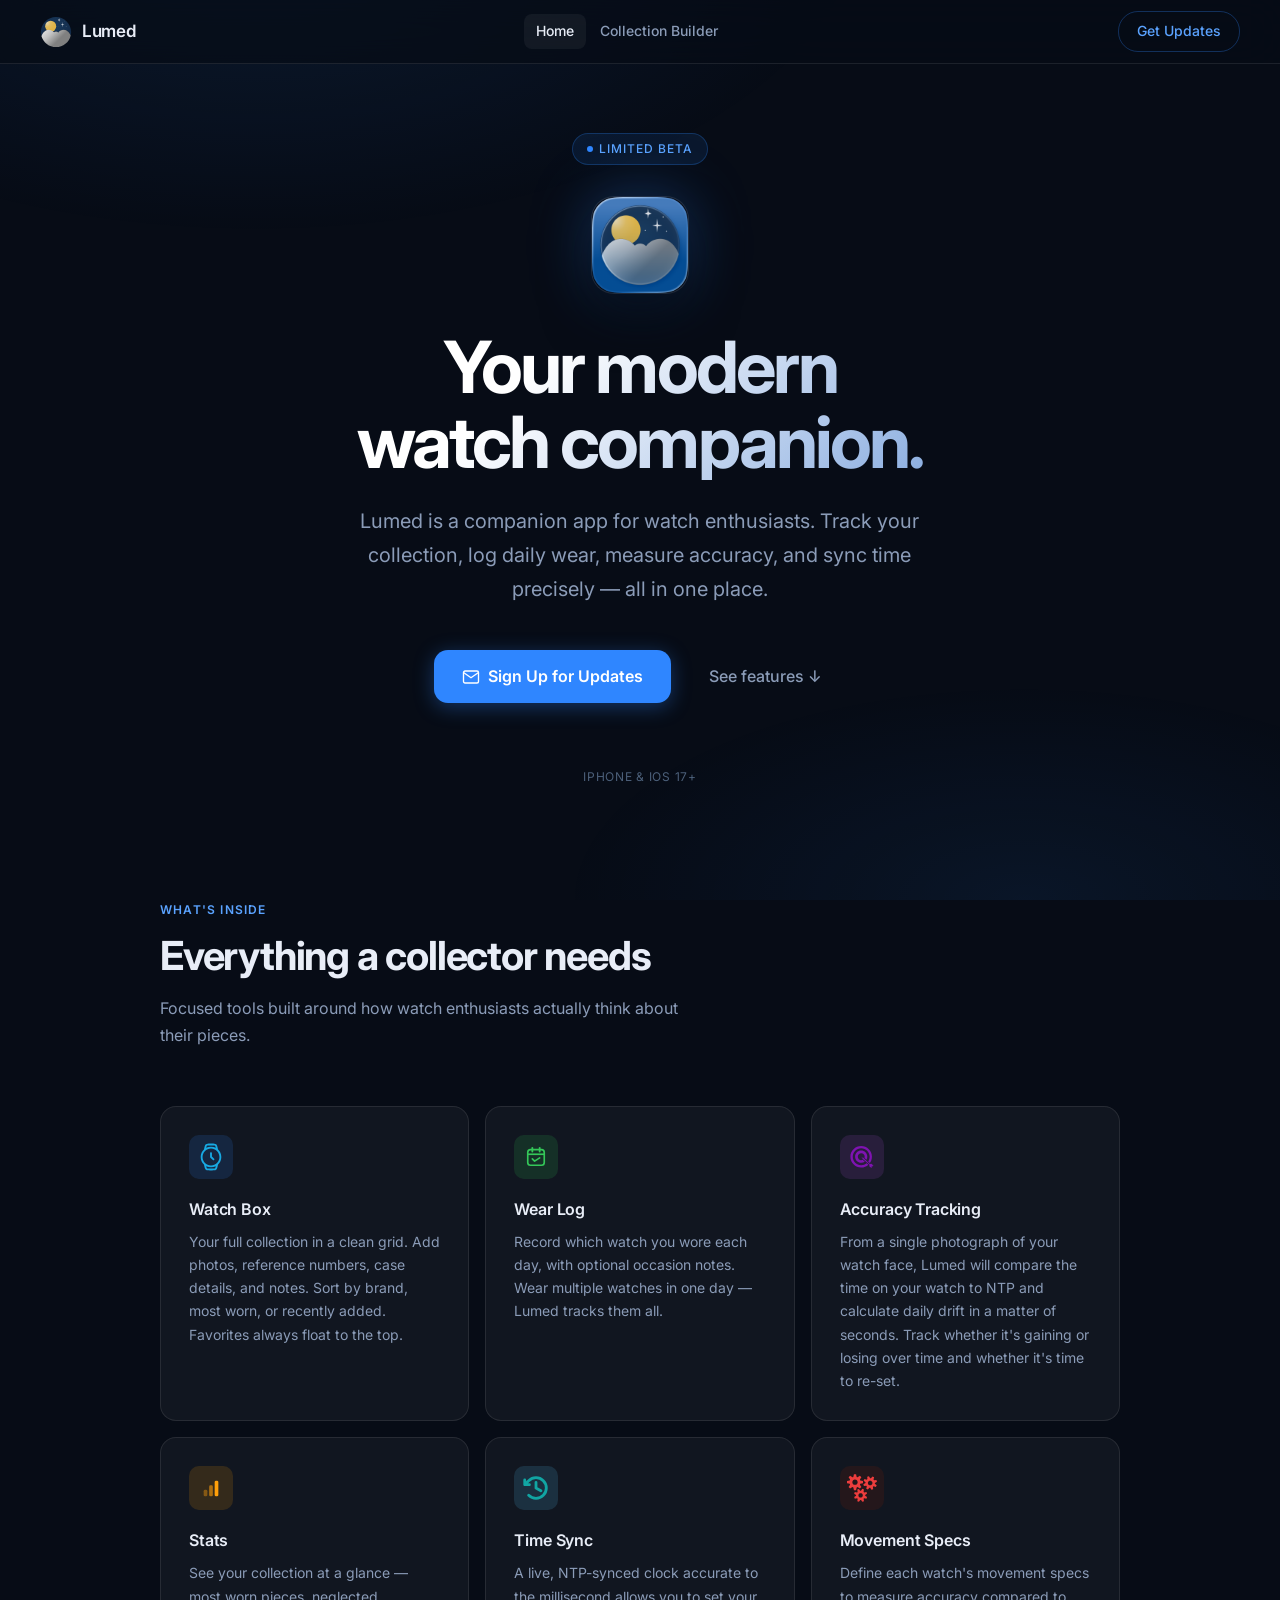
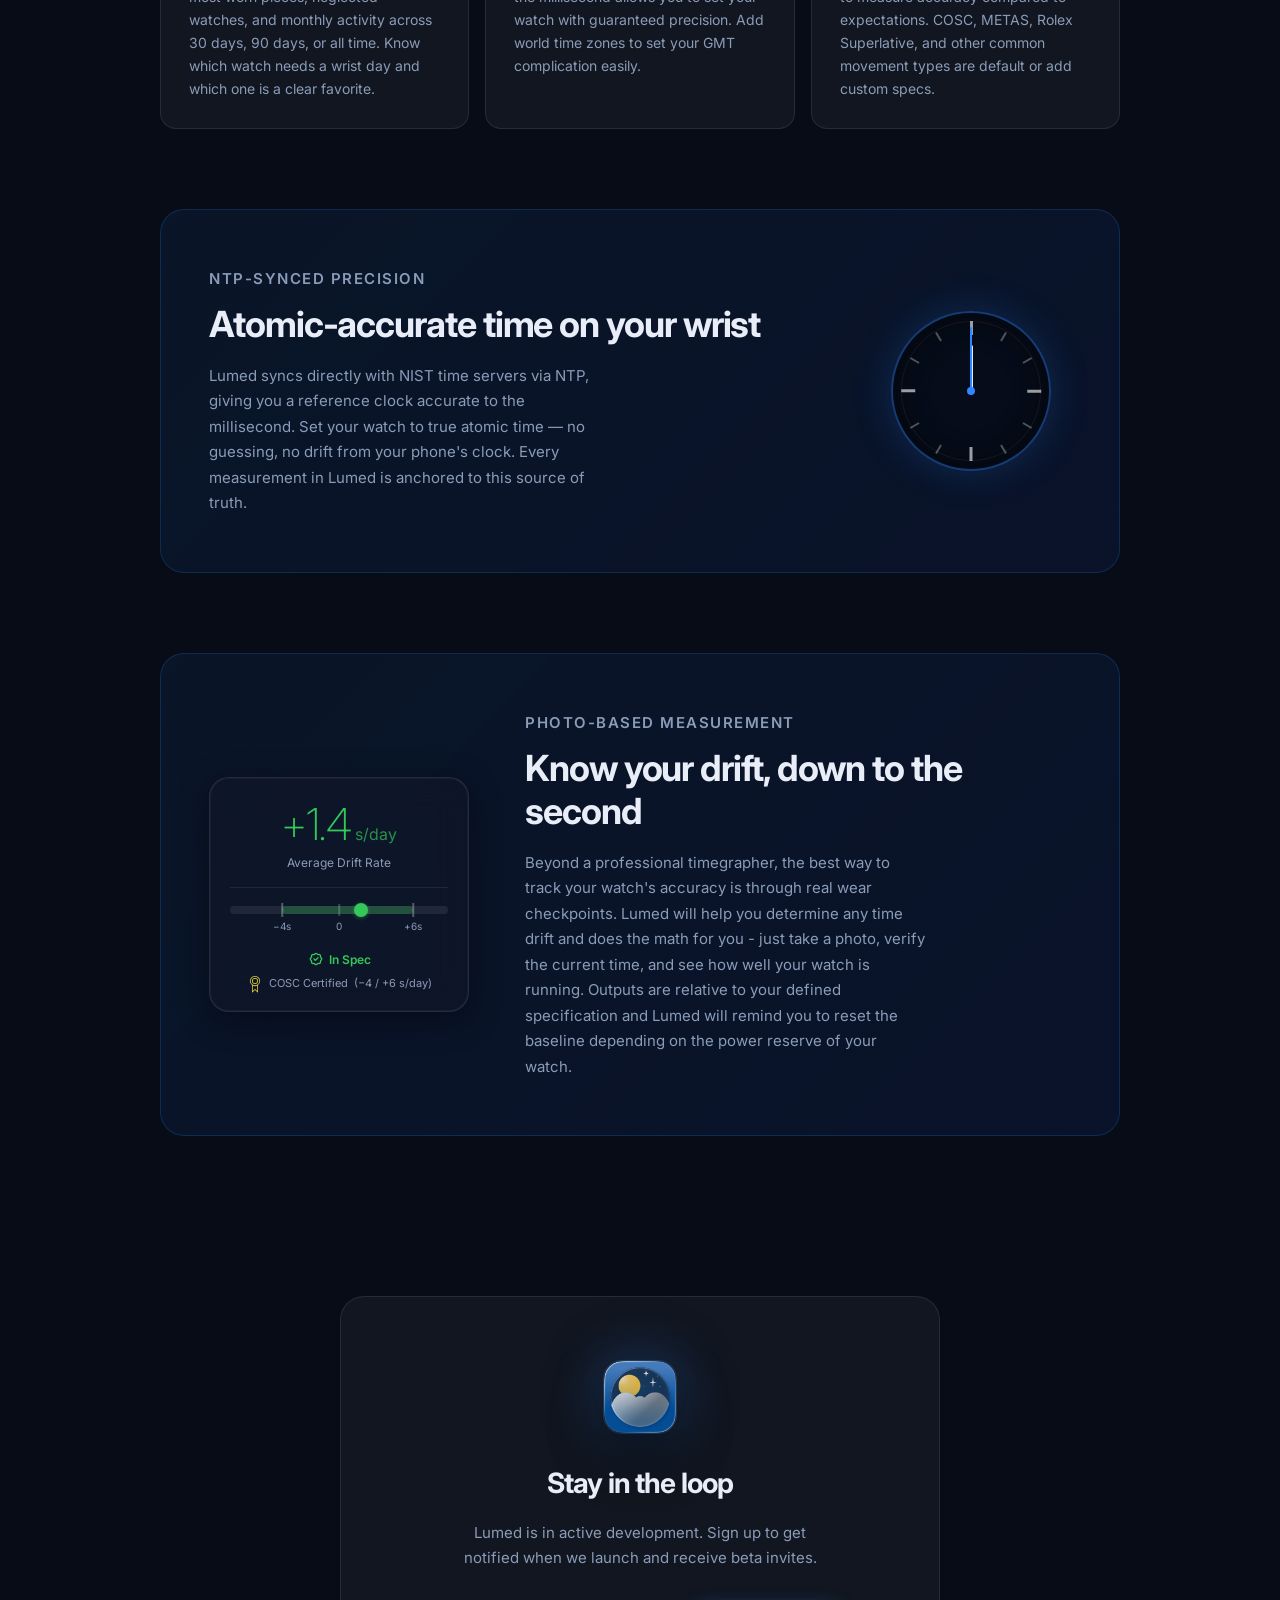
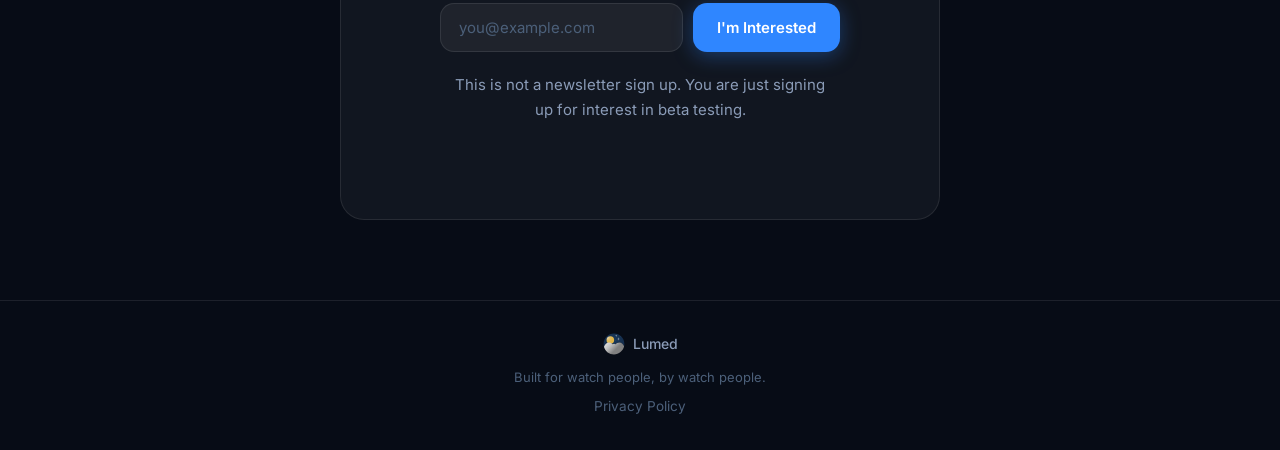
==== commit f85c9900: "add privacy policy" ====
--- a/index.html
+++ b/index.html
@@ -283,6 +283,7 @@
       Lumed
     </a>
     <p>Built for watch people, by watch people.</p>
+    <p style="margin-top:8px;font-size:0.85rem;"><a href="privacy.html" style="color:var(--text-3);text-decoration:none;">Privacy Policy</a></p>
   </footer>
 
   <script>
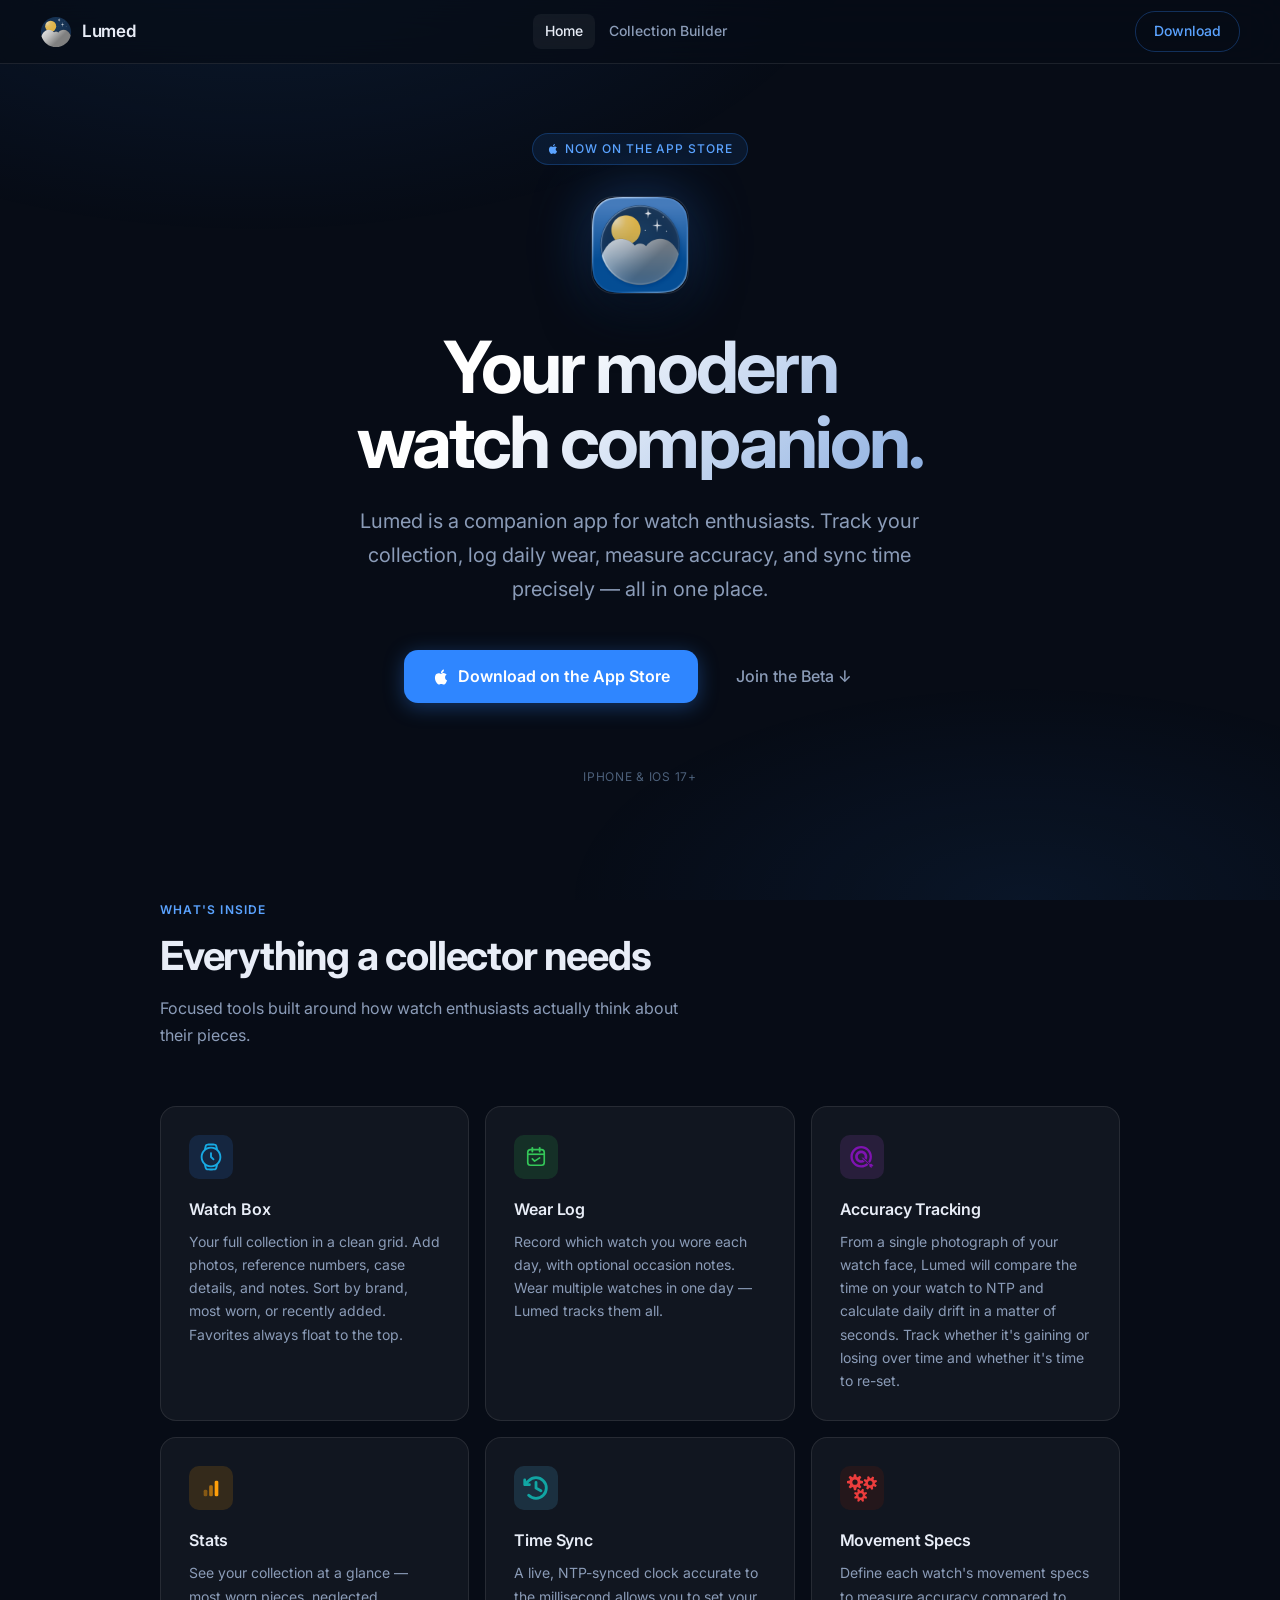
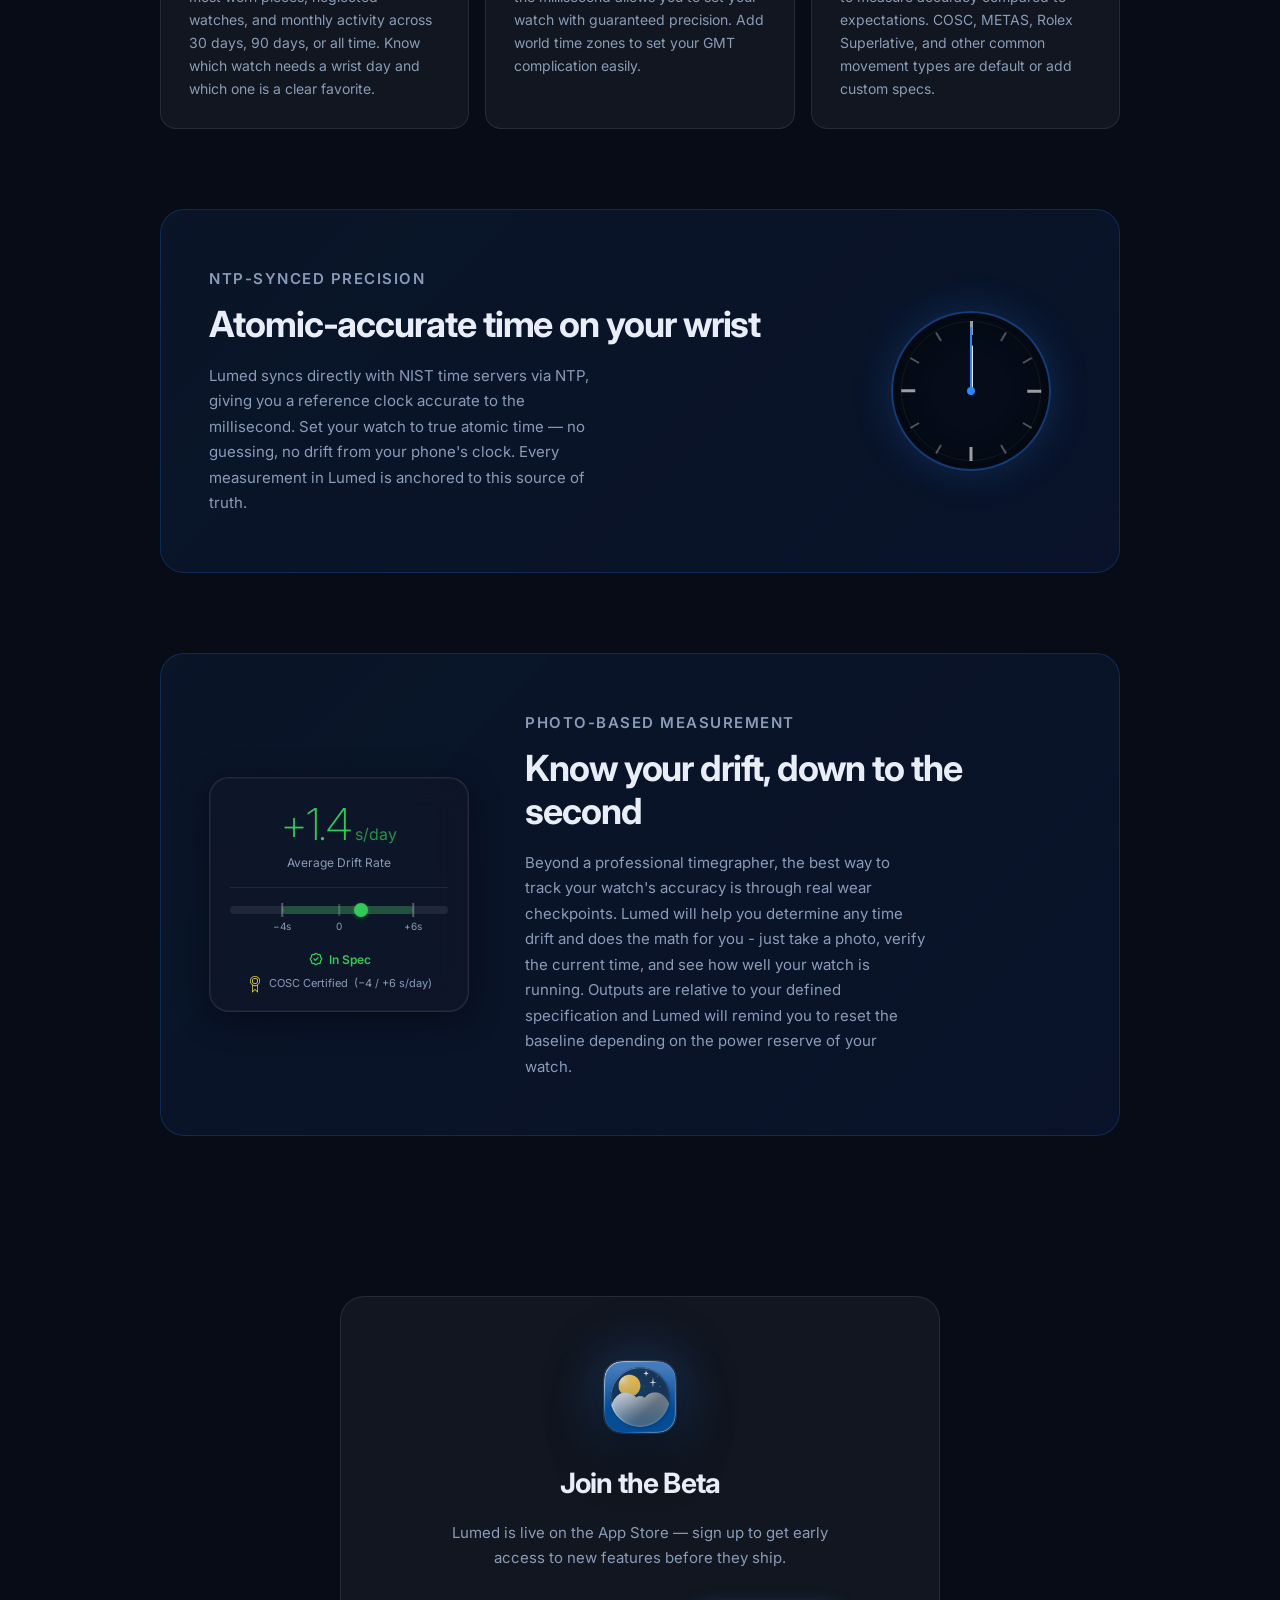
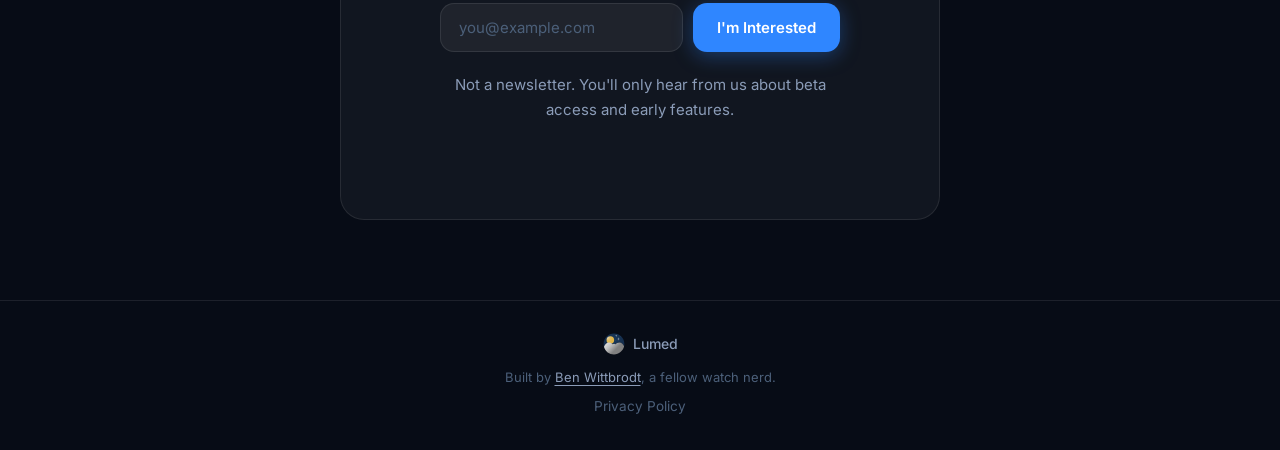
==== commit f012d36c: "add to live on app store" ====
--- a/index.html
+++ b/index.html
@@ -30,7 +30,7 @@
       <a class="nav-link nav-link-active" href="index.html">Home</a>
       <a class="nav-link" href="collection-builder.html">Collection Builder</a>
     </div>
-    <a class="nav-cta" href="#beta">Get Updates</a>
+    <a class="nav-cta" href="https://apps.apple.com/app/lumed/id6760083365" target="_blank">Download</a>
   </nav>
 
   <main>
@@ -39,8 +39,11 @@
     <section class="hero">
       <div class="container">
         <div class="hero-badge">
-          <span class="hero-badge-dot"></span>
-          Limited Beta
+          <svg width="12" height="12" viewBox="0 0 24 24" fill="currentColor" xmlns="http://www.w3.org/2000/svg">
+            <path
+              d="M18.71 19.5c-.83 1.24-1.71 2.45-3.05 2.47-1.34.03-1.77-.79-3.29-.79-1.53 0-2 .77-3.27.82-1.31.05-2.3-1.32-3.14-2.53C4.25 17 2.94 12.45 4.7 9.39c.87-1.52 2.43-2.48 4.12-2.51 1.28-.02 2.5.87 3.29.87.78 0 2.26-1.07 3.8-.91.65.03 2.47.26 3.64 1.98-.09.06-2.17 1.28-2.15 3.81.03 3.02 2.65 4.03 2.68 4.04-.03.07-.42 1.44-1.38 2.83M13 3.5c.73-.83 1.94-1.46 2.94-1.5.13 1.17-.34 2.35-1.04 3.19-.69.85-1.83 1.51-2.95 1.42-.15-1.15.41-2.35 1.05-3.11z" />
+          </svg>
+          Now on the App Store
         </div>
 
         <div class="hero-app-icon">
@@ -54,16 +57,15 @@
         </p>
 
         <div class="hero-actions">
-          <a class="btn-primary" href="#beta">
-            <svg width="18" height="18" viewBox="0 0 24 24" fill="none" xmlns="http://www.w3.org/2000/svg">
-              <path d="M4 4h16c1.1 0 2 .9 2 2v12c0 1.1-.9 2-2 2H4c-1.1 0-2-.9-2-2V6c0-1.1.9-2 2-2z"
-                stroke="currentColor" stroke-width="1.8" fill="none" />
-              <polyline points="22,6 12,13 2,6" stroke="currentColor" stroke-width="1.8" fill="none" />
+          <a class="btn-primary" href="https://apps.apple.com/app/lumed/id6760083365" target="_blank">
+            <svg width="18" height="18" viewBox="0 0 24 24" fill="currentColor" xmlns="http://www.w3.org/2000/svg">
+              <path
+                d="M18.71 19.5c-.83 1.24-1.71 2.45-3.05 2.47-1.34.03-1.77-.79-3.29-.79-1.53 0-2 .77-3.27.82-1.31.05-2.3-1.32-3.14-2.53C4.25 17 2.94 12.45 4.7 9.39c.87-1.52 2.43-2.48 4.12-2.51 1.28-.02 2.5.87 3.29.87.78 0 2.26-1.07 3.8-.91.65.03 2.47.26 3.64 1.98-.09.06-2.17 1.28-2.15 3.81.03 3.02 2.65 4.03 2.68 4.04-.03.07-.42 1.44-1.38 2.83M13 3.5c.73-.83 1.94-1.46 2.94-1.5.13 1.17-.34 2.35-1.04 3.19-.69.85-1.83 1.51-2.95 1.42-.15-1.15.41-2.35 1.05-3.11z" />
             </svg>
-            Sign Up for Updates
+            Download on the App Store
           </a>
-          <a class="btn-secondary" href="#features">
-            See features ↓
+          <a class="btn-secondary" href="#beta">
+            Join the Beta ↓
           </a>
         </div>
 
@@ -260,8 +262,8 @@
           <div class="hero-app-icon" style="margin-left:auto;margin-right:auto;">
             <img src="ios_icon.png" alt="Lumed app icon" />
           </div>
-          <h2>Stay in the loop</h2>
-          <p>Lumed is in active development. Sign up to get notified when we launch and receive beta invites.</p>
+          <h2>Join the Beta</h2>
+          <p>Lumed is live on the App Store — sign up to get early access to new features before they ship.</p>
           <iframe name="formSink" style="display:none;"></iframe>
           <form class="email-form" id="emailForm" method="GET"
             action="https://n8n.811mapleton.com/webhook/b80fa1ab-77ea-40e2-a47f-e25a18f79997" target="formSink">
@@ -269,8 +271,7 @@
             <button type="submit">I'm Interested</button>
           </form>
           <div id="emailFormMsg"></div>
-          <p class="beta-note">This is not a newsletter sign up. You are just signing up for interest in beta testing.
-          </p>
+          <p class="beta-note">Not a newsletter. You'll only hear from us about beta access and early features.</p>
         </div>
       </div>
     </section>
@@ -282,8 +283,11 @@
       <div class="footer-logo-icon"><img src="lumed_icon_2.svg" alt="Lumed icon" /></div>
       Lumed
     </a>
-    <p>Built for watch people, by watch people.</p>
-    <p style="margin-top:8px;font-size:0.85rem;"><a href="privacy.html" style="color:var(--text-3);text-decoration:none;">Privacy Policy</a></p>
+    <p>Built by <a href="https://benwittbrodt.com" target="_blank"
+        style="color:var(--text-2);text-decoration:underline;text-underline-offset:3px;">Ben Wittbrodt</a>, a fellow
+      watch nerd.</p>
+    <p style="margin-top:8px;font-size:0.85rem;"><a href="privacy.html"
+        style="color:var(--text-3);text-decoration:none;">Privacy Policy</a></p>
   </footer>
 
   <script>
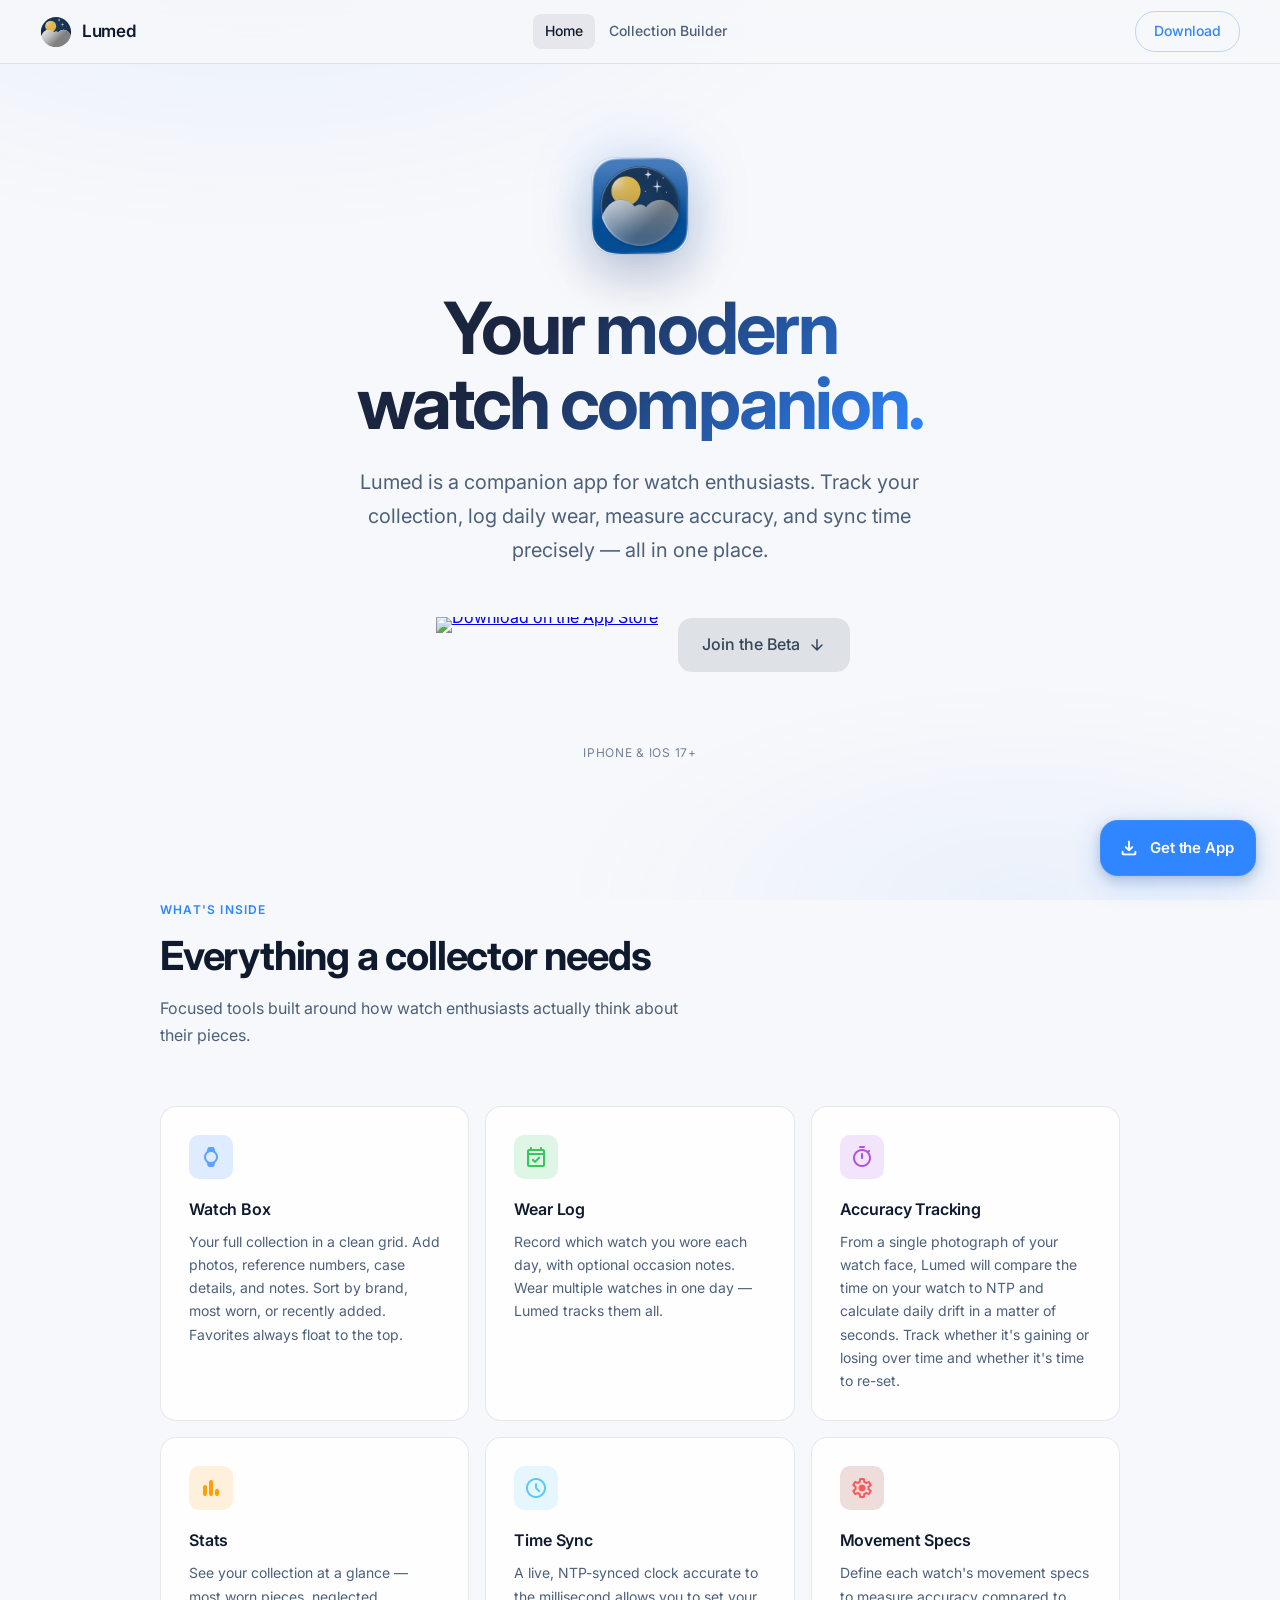
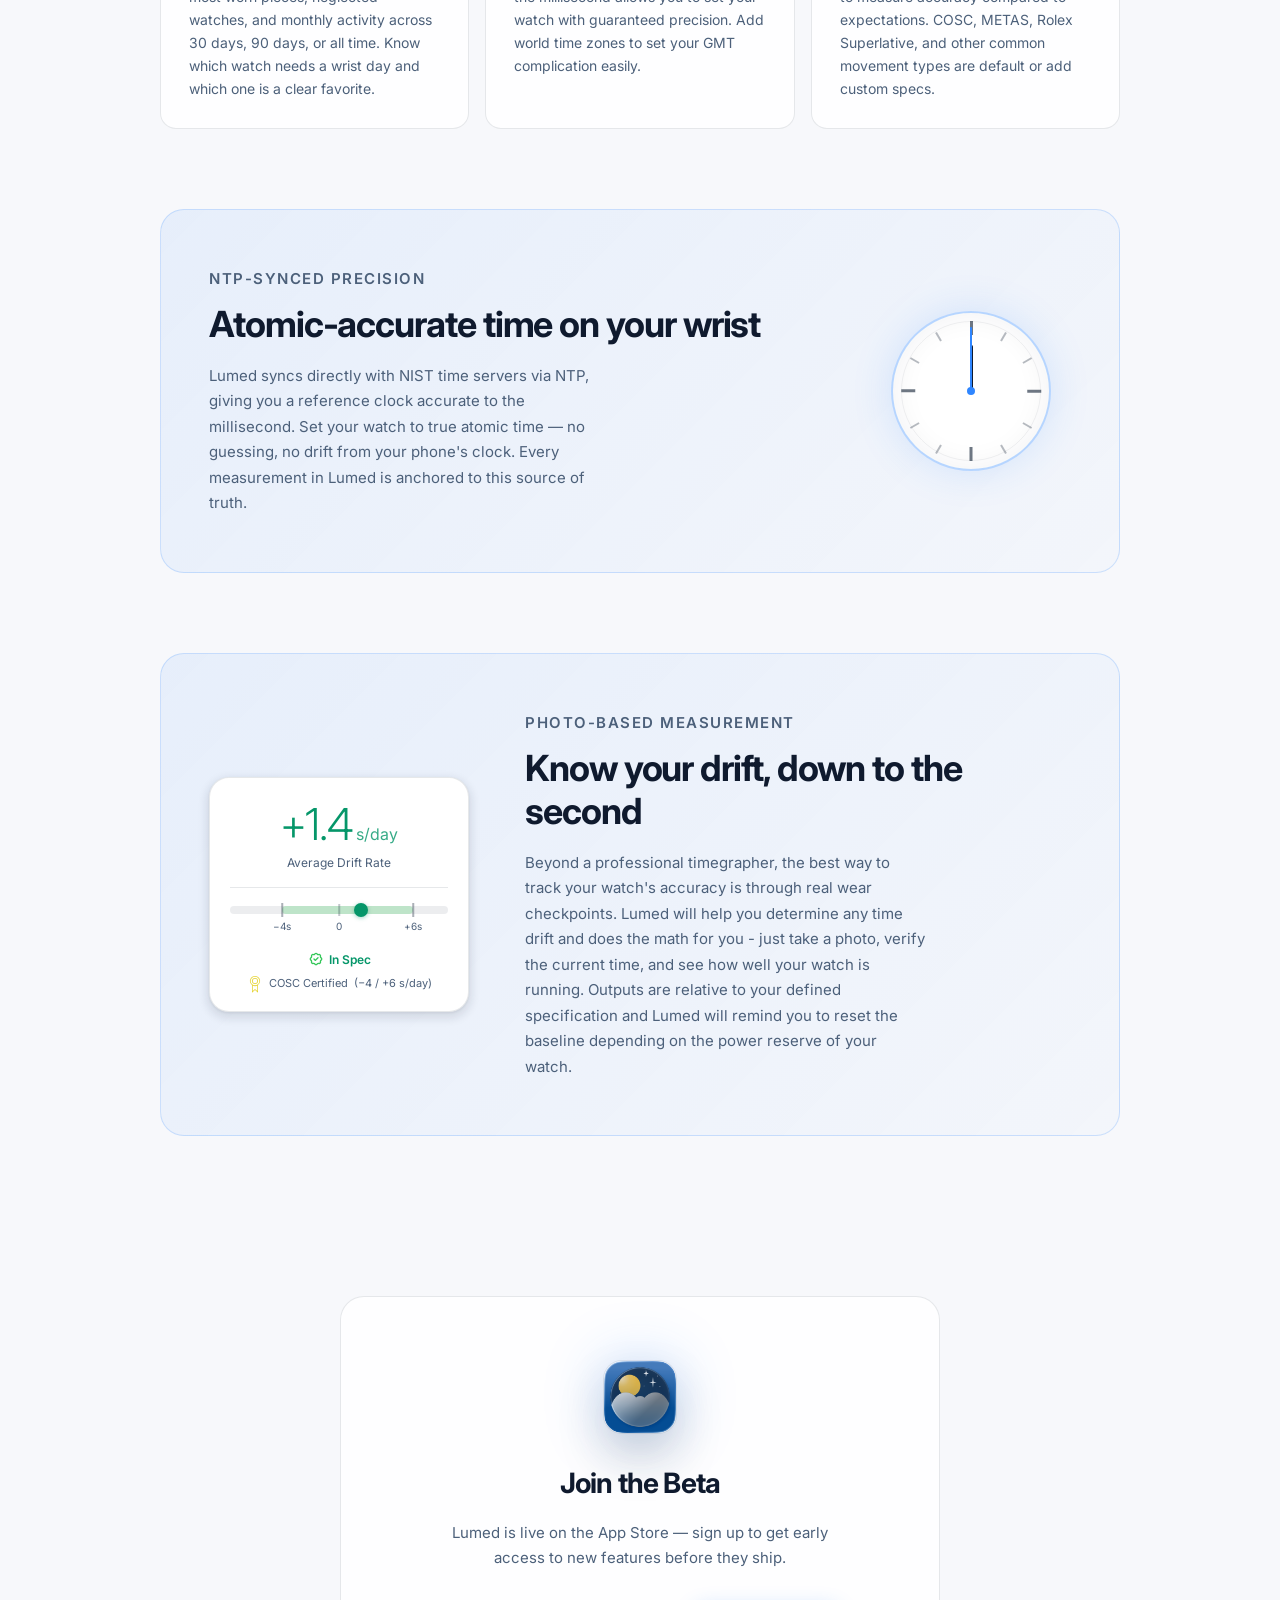
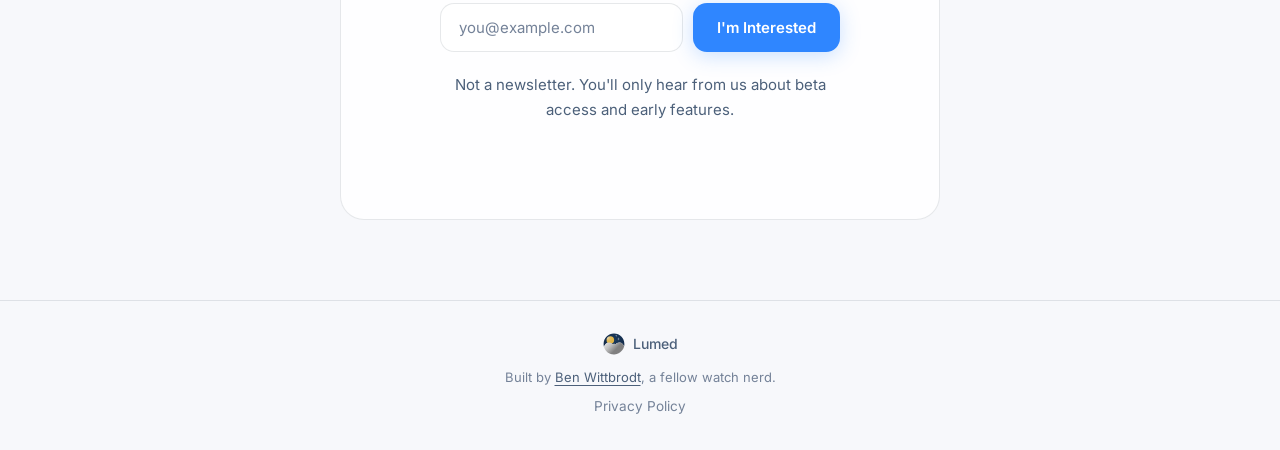
==== commit 60b4449f: "update landing styles" ====
--- a/index.html
+++ b/index.html
@@ -12,6 +12,9 @@
   <link rel="preconnect" href="https://fonts.googleapis.com" />
   <link rel="preconnect" href="https://fonts.gstatic.com" crossorigin />
   <link href="https://fonts.googleapis.com/css2?family=Inter:wght@300;400;500;600;700&display=swap" rel="stylesheet" />
+  <link
+    href="https://fonts.googleapis.com/css2?family=Material+Symbols+Rounded:opsz,wght,FILL,GRAD@20..48,400,0..1,-25..200"
+    rel="stylesheet" />
   <link rel="stylesheet" href="style.css" />
   <script defer src="https://analytics.811mapleton.com/script.js" data-website-id="62f9f6af-6ff3-4386-992d-caa601763c4b"
     data-domains="lumedapp.com">
@@ -38,13 +41,6 @@
     <!-- HERO -->
     <section class="hero">
       <div class="container">
-        <div class="hero-badge">
-          <svg width="12" height="12" viewBox="0 0 24 24" fill="currentColor" xmlns="http://www.w3.org/2000/svg">
-            <path
-              d="M18.71 19.5c-.83 1.24-1.71 2.45-3.05 2.47-1.34.03-1.77-.79-3.29-.79-1.53 0-2 .77-3.27.82-1.31.05-2.3-1.32-3.14-2.53C4.25 17 2.94 12.45 4.7 9.39c.87-1.52 2.43-2.48 4.12-2.51 1.28-.02 2.5.87 3.29.87.78 0 2.26-1.07 3.8-.91.65.03 2.47.26 3.64 1.98-.09.06-2.17 1.28-2.15 3.81.03 3.02 2.65 4.03 2.68 4.04-.03.07-.42 1.44-1.38 2.83M13 3.5c.73-.83 1.94-1.46 2.94-1.5.13 1.17-.34 2.35-1.04 3.19-.69.85-1.83 1.51-2.95 1.42-.15-1.15.41-2.35 1.05-3.11z" />
-          </svg>
-          Now on the App Store
-        </div>
 
         <div class="hero-app-icon">
           <img src="ios_icon.png" alt="Lumed app icon" />
@@ -57,15 +53,14 @@
         </p>
 
         <div class="hero-actions">
-          <a class="btn-primary" href="https://apps.apple.com/app/lumed/id6760083365" target="_blank">
-            <svg width="18" height="18" viewBox="0 0 24 24" fill="currentColor" xmlns="http://www.w3.org/2000/svg">
-              <path
-                d="M18.71 19.5c-.83 1.24-1.71 2.45-3.05 2.47-1.34.03-1.77-.79-3.29-.79-1.53 0-2 .77-3.27.82-1.31.05-2.3-1.32-3.14-2.53C4.25 17 2.94 12.45 4.7 9.39c.87-1.52 2.43-2.48 4.12-2.51 1.28-.02 2.5.87 3.29.87.78 0 2.26-1.07 3.8-.91.65.03 2.47.26 3.64 1.98-.09.06-2.17 1.28-2.15 3.81.03 3.02 2.65 4.03 2.68 4.04-.03.07-.42 1.44-1.38 2.83M13 3.5c.73-.83 1.94-1.46 2.94-1.5.13 1.17-.34 2.35-1.04 3.19-.69.85-1.83 1.51-2.95 1.42-.15-1.15.41-2.35 1.05-3.11z" />
-            </svg>
-            Download on the App Store
+          <a class="app-store-badge" href="https://apps.apple.com/app/lumed/id6760083365" target="_blank"
+            aria-label="Download Lumed on the App Store">
+            <img src="https://tools.applemediaservices.com/api/badges/download-on-the-app-store/black/en-us?size=250x83"
+              alt="Download on the App Store" />
           </a>
           <a class="btn-secondary" href="#beta">
-            Join the Beta ↓
+            Join the Beta
+            <span class="material-symbols-rounded" style="font-size:18px;">arrow_downward</span>
           </a>
         </div>
 
@@ -86,7 +81,7 @@
           <!-- Watch Box -->
           <div class="feature-card">
             <div class="feature-icon-wrap tint-blue">
-              <img src="icons/watch_box.svg" height="30px"></img>
+              <span class="material-symbols-rounded filled">watch</span>
             </div>
             <h3>Watch Box</h3>
             <p>Your full collection in a clean grid. Add photos, reference numbers, case details, and notes. Sort by
@@ -96,14 +91,7 @@
           <!-- Wear Log -->
           <div class="feature-card">
             <div class="feature-icon-wrap tint-green">
-              <svg viewBox="0 0 24 24" fill="none" xmlns="http://www.w3.org/2000/svg">
-                <rect x="3" y="4" width="18" height="17" rx="3" stroke="currentColor" stroke-width="1.8" />
-                <line x1="3" y1="9" x2="21" y2="9" stroke="currentColor" stroke-width="1.8" />
-                <line x1="8" y1="2" x2="8" y2="6" stroke="currentColor" stroke-width="2" stroke-linecap="round" />
-                <line x1="16" y1="2" x2="16" y2="6" stroke="currentColor" stroke-width="2" stroke-linecap="round" />
-                <path d="M8 14l2.5 2.5L16 13" stroke="currentColor" stroke-width="1.8" stroke-linecap="round"
-                  stroke-linejoin="round" />
-              </svg>
+              <span class="material-symbols-rounded">event_available</span>
             </div>
             <h3>Wear Log</h3>
             <p>Record which watch you wore each day, with optional occasion notes. Wear multiple watches in one
@@ -112,7 +100,7 @@
           <!-- Accuracy -->
           <div class="feature-card">
             <div class="feature-icon-wrap tint-purple">
-              <img src="icons/accuracy.svg" height="30px"> </img>
+              <span class="material-symbols-rounded">timer</span>
             </div>
             <h3>Accuracy Tracking</h3>
             <p>From a single photograph of your watch face, Lumed will compare the time on your watch to NTP and
@@ -123,11 +111,7 @@
           <!-- Stats -->
           <div class="feature-card">
             <div class="feature-icon-wrap tint-orange">
-              <svg viewBox="0 0 24 24" fill="none" xmlns="http://www.w3.org/2000/svg">
-                <rect x="4" y="14" width="4" height="7" rx="1.5" fill="currentColor" opacity="0.4" />
-                <rect x="10" y="9" width="4" height="12" rx="1.5" fill="currentColor" opacity="0.6" />
-                <rect x="16" y="4" width="4" height="17" rx="1.5" fill="currentColor" />
-              </svg>
+              <span class="material-symbols-rounded">bar_chart</span>
             </div>
             <h3>Stats</h3>
             <p>See your collection at a glance — most worn pieces, neglected watches, and monthly activity across 30
@@ -138,7 +122,7 @@
           <!-- Time Sync -->
           <div class="feature-card">
             <div class="feature-icon-wrap tint-teal">
-              <img src="icons/time_sync.svg" height="30px"></img>
+              <span class="material-symbols-rounded">schedule</span>
             </div>
             <h3>Time Sync</h3>
             <p>A live, NTP-synced clock accurate to the millisecond allows you to set your watch with guaranteed
@@ -150,7 +134,7 @@
           <!-- Movement Specs -->
           <div class="feature-card">
             <div class="feature-icon-wrap tint-red">
-              <img src="icons/movement_specs.svg" height="30px"></img>
+              <span class="material-symbols-rounded">settings</span>
             </div>
             <h3>Movement Specs</h3>
             <p>Define each watch's movement specs to measure accuracy compared to expectations. COSC, METAS, Rolex
@@ -290,6 +274,13 @@
         style="color:var(--text-3);text-decoration:none;">Privacy Policy</a></p>
   </footer>
 
+  <!-- Material FAB -->
+  <a class="fab" href="https://apps.apple.com/app/lumed/id6760083365" target="_blank"
+    aria-label="Download on the App Store">
+    <span class="material-symbols-rounded">download</span>
+    Get the App
+  </a>
+
   <script>
     // Set clock hands to current time via negative animation-delay
     (function () {
--- a/style.css
+++ b/style.css
@@ -7,19 +7,63 @@
 }
 
 :root {
-    --bg: #070C16;
-    --bg-2: #0D1525;
-    --card: rgba(255, 255, 255, 0.045);
-    --card-border: rgba(255, 255, 255, 0.09);
+    /* Light theme — matches lumed-web's light tokens */
+    --bg: #F7F8FB;
+    --bg-2: #EEF1F6;
+    --card: rgba(255, 255, 255, 0.85);
+    --card-border: rgba(15, 30, 50, 0.10);
+    --hover: rgba(15, 30, 50, 0.04);
+    --track: rgba(15, 30, 50, 0.07);
     --accent: #2F86FF;
-    --accent-glow: rgba(47, 134, 255, 0.35);
-    --accent-light: #5BA3FF;
-    --text: #E8EDF7;
-    --text-2: #8B9CB8;
-    --text-3: #4C607A;
-    --moon: #E0B846;
+    --accent-glow: rgba(47, 134, 255, 0.25);
+    --accent-light: #2F86FF;
+    --text: #0F1A2E;
+    --text-2: #4C607A;
+    --text-3: #748298;
+    --text-4: #364457;
+    --moon: #B0871E;
+    --nav-bg: rgba(247, 248, 251, 0.8);
+    --surface-elevated: #FFFFFF;
+    --hero-gradient-from: #1A2540;
+    --hero-gradient-to: #2F86FF;
     --radius: 16px;
     --radius-sm: 10px;
+
+    /* Material elevation (lighter shadows for light surface) */
+    --elev-1: 0 1px 2px rgba(15, 30, 50, 0.08), 0 1px 3px 1px rgba(15, 30, 50, 0.05);
+    --elev-2: 0 1px 2px rgba(15, 30, 50, 0.10), 0 2px 6px 2px rgba(15, 30, 50, 0.06);
+    --elev-3: 0 4px 8px 3px rgba(15, 30, 50, 0.10), 0 1px 3px rgba(15, 30, 50, 0.08);
+
+    color-scheme: light;
+}
+
+/* ── MATERIAL SYMBOLS ─────────────────────────────────── */
+.material-symbols-rounded {
+    font-family: 'Material Symbols Rounded';
+    font-weight: normal;
+    font-style: normal;
+    line-height: 1;
+    letter-spacing: normal;
+    text-transform: none;
+    display: inline-block;
+    white-space: nowrap;
+    word-wrap: normal;
+    direction: ltr;
+    -webkit-font-feature-settings: 'liga';
+    -webkit-font-smoothing: antialiased;
+    font-variation-settings:
+        'FILL' 0,
+        'wght' 400,
+        'GRAD' 0,
+        'opsz' 24;
+}
+
+.material-symbols-rounded.filled {
+    font-variation-settings:
+        'FILL' 1,
+        'wght' 400,
+        'GRAD' 0,
+        'opsz' 24;
 }
 
 html {
@@ -41,8 +85,8 @@
     position: fixed;
     inset: 0;
     background:
-        radial-gradient(ellipse 80% 60% at 20% -10%, rgba(47, 134, 255, 0.12) 0%, transparent 60%),
-        radial-gradient(ellipse 60% 40% at 80% 100%, rgba(47, 134, 255, 0.08) 0%, transparent 60%);
+        radial-gradient(ellipse 80% 60% at 20% -10%, rgba(47, 134, 255, 0.08) 0%, transparent 60%),
+        radial-gradient(ellipse 60% 40% at 80% 100%, rgba(47, 134, 255, 0.06) 0%, transparent 60%);
     pointer-events: none;
     z-index: 0;
 }
@@ -59,7 +103,7 @@
     justify-content: space-between;
     padding: 0 40px;
     height: 64px;
-    background: rgba(7, 12, 22, 0.7);
+    background: var(--nav-bg);
     backdrop-filter: blur(20px);
     -webkit-backdrop-filter: blur(20px);
     border-bottom: 1px solid var(--card-border);
@@ -185,7 +229,7 @@
     border-radius: 22px;
     margin: 0 auto 36px;
     overflow: hidden;
-    box-shadow: 0 0 0 1px rgba(255, 255, 255, 0.1), 0 24px 48px rgba(0, 0, 0, 0.5), 0 0 60px var(--accent-glow);
+    box-shadow: 0 0 0 1px rgba(15, 30, 50, 0.08), 0 24px 48px rgba(15, 30, 50, 0.18), 0 0 60px var(--accent-glow);
 }
 
 .hero-app-icon img {
@@ -200,7 +244,7 @@
     letter-spacing: -0.04em;
     line-height: 1.05;
     margin-bottom: 24px;
-    background: linear-gradient(135deg, #FFFFFF 30%, #8BAEE0 100%);
+    background: linear-gradient(135deg, var(--hero-gradient-from) 30%, var(--hero-gradient-to) 100%);
     -webkit-background-clip: text;
     -webkit-text-fill-color: transparent;
     background-clip: text;
@@ -254,15 +298,41 @@
     gap: 8px;
     font-size: 16px;
     font-weight: 500;
-    color: var(--text-2);
+    color: var(--text-4);
     padding: 14px 24px;
+    background: var(--card-border);
     border-radius: 14px;
     text-decoration: none;
     transition: color 0.2s;
 }
 
+
+/* ── APP STORE BADGE (per Apple Marketing Guidelines) ──
+   - Minimum height 40pt
+   - Clear space ≥ 1/10 badge height on all sides
+   - Do not alter, recolor, or add effects to the badge artwork
+*/
+.app-store-badge {
+    display: inline-block;
+    /* 6px ≈ 1/10 of 56px badge height — satisfies Apple's clear-space rule */
+    padding: 6px;
+    line-height: 0;
+    transition: opacity 0.2s;
+}
+
+.app-store-badge:hover {
+    opacity: 0.85;
+}
+
+.app-store-badge img {
+    height: 56px;
+    width: auto;
+    display: block;
+}
+
 .btn-secondary:hover {
-    color: var(--text);
+    color: var(--text-4);
+    background: var(--accent-glow);
 }
 
 .hero-platforms {
@@ -331,7 +401,8 @@
 
 .feature-card:hover {
     border-color: rgba(47, 134, 255, 0.3);
-    background: rgba(255, 255, 255, 0.07);
+    background: var(--surface-elevated);
+    box-shadow: var(--elev-2);
     transform: translateY(-2px);
 }
 
@@ -349,6 +420,14 @@
 .feature-icon-wrap svg {
     width: 22px;
     height: 22px;
+}
+
+.feature-icon-wrap .material-symbols-rounded {
+    font-size: 24px;
+}
+
+.feature-icon-wrap img {
+    display: block;
 }
 
 .feature-card h3 {
@@ -401,7 +480,7 @@
 }
 
 .highlight-card {
-    background: linear-gradient(135deg, rgba(47, 134, 255, 0.08) 0%, rgba(13, 29, 71, 0.4) 100%);
+    background: linear-gradient(135deg, rgba(47, 134, 255, 0.08) 0%, rgba(47, 134, 255, 0.02) 100%);
     border: 1px solid rgba(47, 134, 255, 0.2);
     border-radius: 24px;
     padding: 56px 48px;
@@ -449,10 +528,10 @@
     width: 160px;
     height: 160px;
     border-radius: 50%;
-    border: 2px solid rgba(47, 134, 255, 0.4);
-    background: rgba(7, 12, 22, 0.8);
+    border: 2px solid rgba(47, 134, 255, 0.35);
+    background: #FFFFFF;
     position: relative;
-    box-shadow: 0 0 40px rgba(47, 134, 255, 0.2), inset 0 0 30px rgba(0, 0, 0, 0.5);
+    box-shadow: 0 0 40px rgba(47, 134, 255, 0.15), inset 0 0 30px rgba(15, 30, 50, 0.06);
 }
 
 .clock-face::before {
@@ -460,14 +539,14 @@
     position: absolute;
     inset: 8px;
     border-radius: 50%;
-    border: 1px solid rgba(255, 255, 255, 0.06);
+    border: 1px solid rgba(15, 30, 50, 0.06);
 }
 
 .clock-marker {
     position: absolute;
     width: 2px;
     height: 10px;
-    background: rgba(255, 255, 255, 0.3);
+    background: rgba(15, 30, 50, 0.3);
     left: 50%;
     top: 10px;
     transform-origin: 50% 70px;
@@ -477,7 +556,7 @@
 .clock-marker.major {
     height: 14px;
     width: 2.5px;
-    background: rgba(255, 255, 255, 0.6);
+    background: rgba(15, 30, 50, 0.6);
     top: 8px;
 }
 
@@ -559,13 +638,13 @@
 
 .drift-card {
     width: 100%;
-    background: rgba(15, 22, 40, 0.85);
-    border: 1px solid rgba(255, 255, 255, 0.1);
+    background: var(--surface-elevated);
+    border: 1px solid var(--card-border);
     border-radius: 20px;
     padding: 24px 20px 18px;
     backdrop-filter: blur(16px);
     -webkit-backdrop-filter: blur(16px);
-    box-shadow: 0 8px 32px rgba(0, 0, 0, 0.4), 0 0 0 1px rgba(255, 255, 255, 0.04) inset;
+    box-shadow: var(--elev-3);
     display: flex;
     flex-direction: column;
     align-items: center;
@@ -581,9 +660,9 @@
 .drift-value {
     font-family: 'Inter', monospace;
     font-size: 44px;
-    font-weight: 200;
+    font-weight: 300;
     letter-spacing: -0.03em;
-    color: #34C759;
+    color: #059669;
     line-height: 1;
 }
 
@@ -591,8 +670,8 @@
     font-family: 'Inter', monospace;
     font-size: 16px;
     font-weight: 400;
-    color: #34C759;
-    opacity: 0.7;
+    color: #059669;
+    opacity: 0.8;
 }
 
 .drift-label {
@@ -604,7 +683,7 @@
 .drift-divider {
     width: 100%;
     height: 1px;
-    background: rgba(255, 255, 255, 0.08);
+    background: var(--card-border);
     margin: 4px 0;
 }
 
@@ -618,7 +697,7 @@
     position: relative;
     width: 100%;
     height: 8px;
-    background: rgba(255, 255, 255, 0.08);
+    background: rgba(15, 30, 50, 0.08);
     border-radius: 4px;
     overflow: visible;
 }
@@ -639,7 +718,7 @@
     top: -2px;
     width: 1.5px;
     height: 12px;
-    background: rgba(255, 255, 255, 0.2);
+    background: rgba(15, 30, 50, 0.25);
     transform: translateX(-50%);
 }
 
@@ -648,7 +727,7 @@
     top: -3px;
     width: 1.5px;
     height: 14px;
-    background: rgba(255, 255, 255, 0.3);
+    background: rgba(15, 30, 50, 0.35);
 }
 
 .drift-gauge-limit-loss {
@@ -667,11 +746,11 @@
     width: 14px;
     height: 14px;
     border-radius: 50%;
-    background: #34C759;
+    background: #059669;
     top: 50%;
     left: 60%;
     transform: translate(-50%, -50%);
-    box-shadow: 0 1px 4px rgba(52, 199, 89, 0.45);
+    box-shadow: 0 1px 4px rgba(5, 150, 105, 0.4);
 }
 
 .drift-gauge-labels {
@@ -700,11 +779,11 @@
 }
 
 .drift-spec-badge.in-spec {
-    color: #34c759;
+    color: #059669;
 }
 
 .drift-spec-badge.out-spec {
-    color: #FF453A;
+    color: #DC2626;
 }
 
 .drift-spec-name {
@@ -814,7 +893,7 @@
     padding: 14px 18px;
     border-radius: 14px;
     border: 1px solid var(--card-border);
-    background: rgba(255, 255, 255, 0.06);
+    background: var(--surface-elevated);
     color: var(--text);
     outline: none;
     transition: border-color 0.2s, background 0.2s;
@@ -826,7 +905,8 @@
 
 .email-form input[type="email"]:focus {
     border-color: rgba(47, 134, 255, 0.5);
-    background: rgba(255, 255, 255, 0.09);
+    background: var(--surface-elevated);
+    box-shadow: 0 0 0 3px rgba(47, 134, 255, 0.12);
 }
 
 .email-form button {
@@ -862,14 +942,14 @@
 
 .email-form-success {
     font-size: 15px;
-    color: #34C759;
+    color: #059669;
     font-weight: 500;
 }
 
 .email-form-error {
     margin-top: 10px;
     font-size: 13px;
-    color: #FF453A;
+    color: #DC2626;
 }
 
 @media (max-width: 700px) {
@@ -933,27 +1013,117 @@
 
 .nav-link:hover {
     color: var(--text);
-    background: rgba(255, 255, 255, 0.05);
+    background: var(--hover);
 }
 
 .nav-link-active {
     color: var(--text);
-    background: rgba(255, 255, 255, 0.05);
+    background: var(--track);
 }
 
 code {
     font-family: 'SF Mono', 'Monaco', ui-monospace, monospace;
-    background: rgba(255, 255, 255, 0.08);
+    background: rgba(47, 134, 255, 0.10);
     padding: 1px 5px;
     border-radius: 4px;
     font-size: 0.88em;
-    color: var(--accent-light);
+    color: var(--accent);
 }
 
 @media (max-width: 600px) {
     .nav-links {
         display: none;
     }
+}
+
+/* ── MATERIAL FAB ─────────────────────────────────────── */
+.fab {
+    position: fixed;
+    right: 24px;
+    bottom: 24px;
+    z-index: 90;
+    display: inline-flex;
+    align-items: center;
+    gap: 10px;
+    height: 56px;
+    padding: 0 22px 0 18px;
+    border-radius: 18px;
+    background: var(--accent);
+    color: #fff;
+    font-family: inherit;
+    font-size: 15px;
+    font-weight: 600;
+    letter-spacing: -0.005em;
+    text-decoration: none;
+    border: none;
+    cursor: pointer;
+    box-shadow: var(--elev-3), 0 0 0 1px rgba(255, 255, 255, 0.06) inset,
+        0 8px 28px var(--accent-glow);
+    transition: background 0.2s, transform 0.15s, box-shadow 0.2s;
+}
+
+.fab:hover {
+    background: #4A99FF;
+    transform: translateY(-1px);
+    box-shadow: var(--elev-3), 0 0 0 1px rgba(255, 255, 255, 0.08) inset,
+        0 12px 36px var(--accent-glow);
+}
+
+.fab:active {
+    transform: translateY(0);
+}
+
+.fab .material-symbols-rounded {
+    font-size: 22px;
+}
+
+/* Compact (round, icon-only) variant */
+.fab-compact {
+    width: 56px;
+    padding: 0;
+    justify-content: center;
+    border-radius: 50%;
+}
+
+/* Surface (non-accent) variant — for secondary actions */
+.fab-surface {
+    background: var(--card);
+    color: var(--text);
+    border: 1px solid var(--card-border);
+    box-shadow: var(--elev-2);
+}
+
+.fab-surface:hover {
+    background: rgba(255, 255, 255, 0.08);
+    box-shadow: var(--elev-3);
+}
+
+@media (max-width: 600px) {
+    .fab {
+        right: 16px;
+        bottom: 16px;
+        height: 52px;
+        padding: 0 18px 0 16px;
+        font-size: 14px;
+    }
+
+    .fab-compact {
+        width: 52px;
+        padding: 0;
+    }
+}
+
+/* ── MATERIAL ELEVATION HELPERS ───────────────────────── */
+.elevation-1 {
+    box-shadow: var(--elev-1);
+}
+
+.elevation-2 {
+    box-shadow: var(--elev-2);
+}
+
+.elevation-3 {
+    box-shadow: var(--elev-3);
 }
 
 /* ── RESPONSIVE ───────────────────────────────────────── */
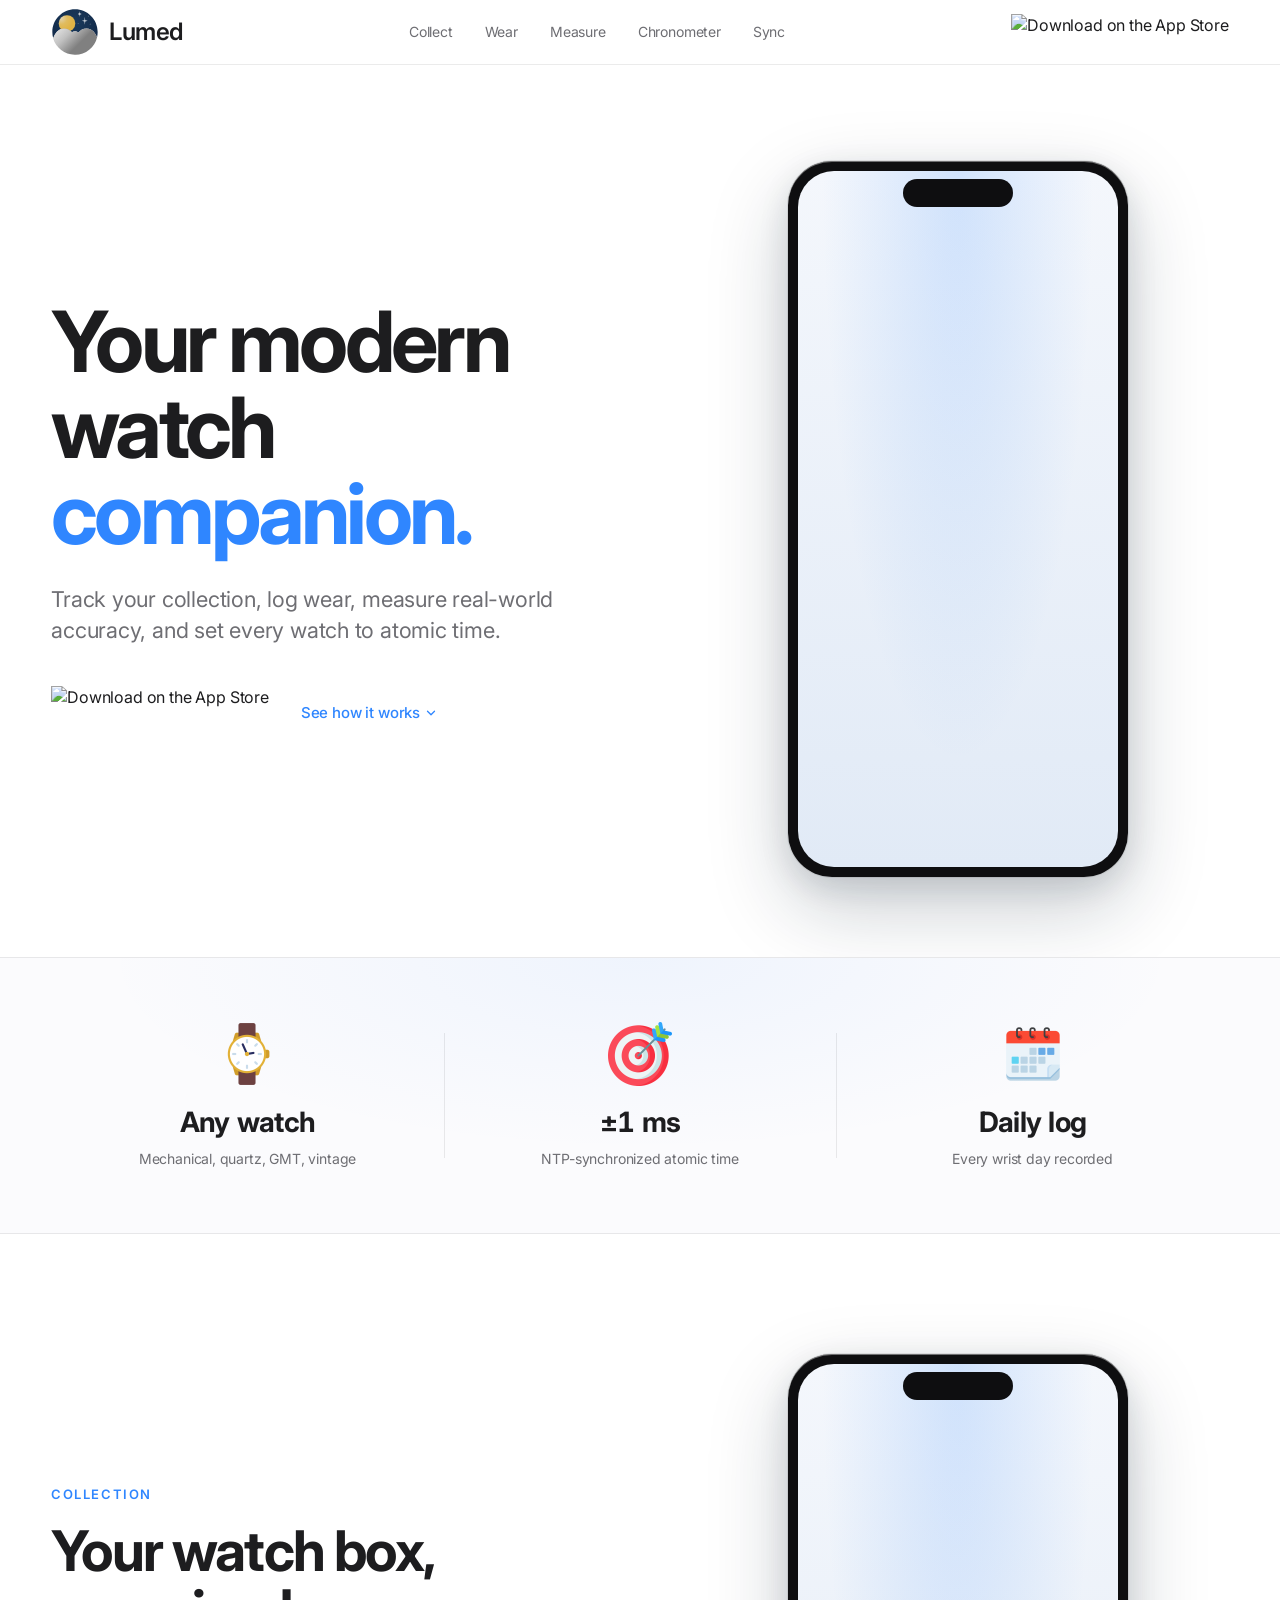
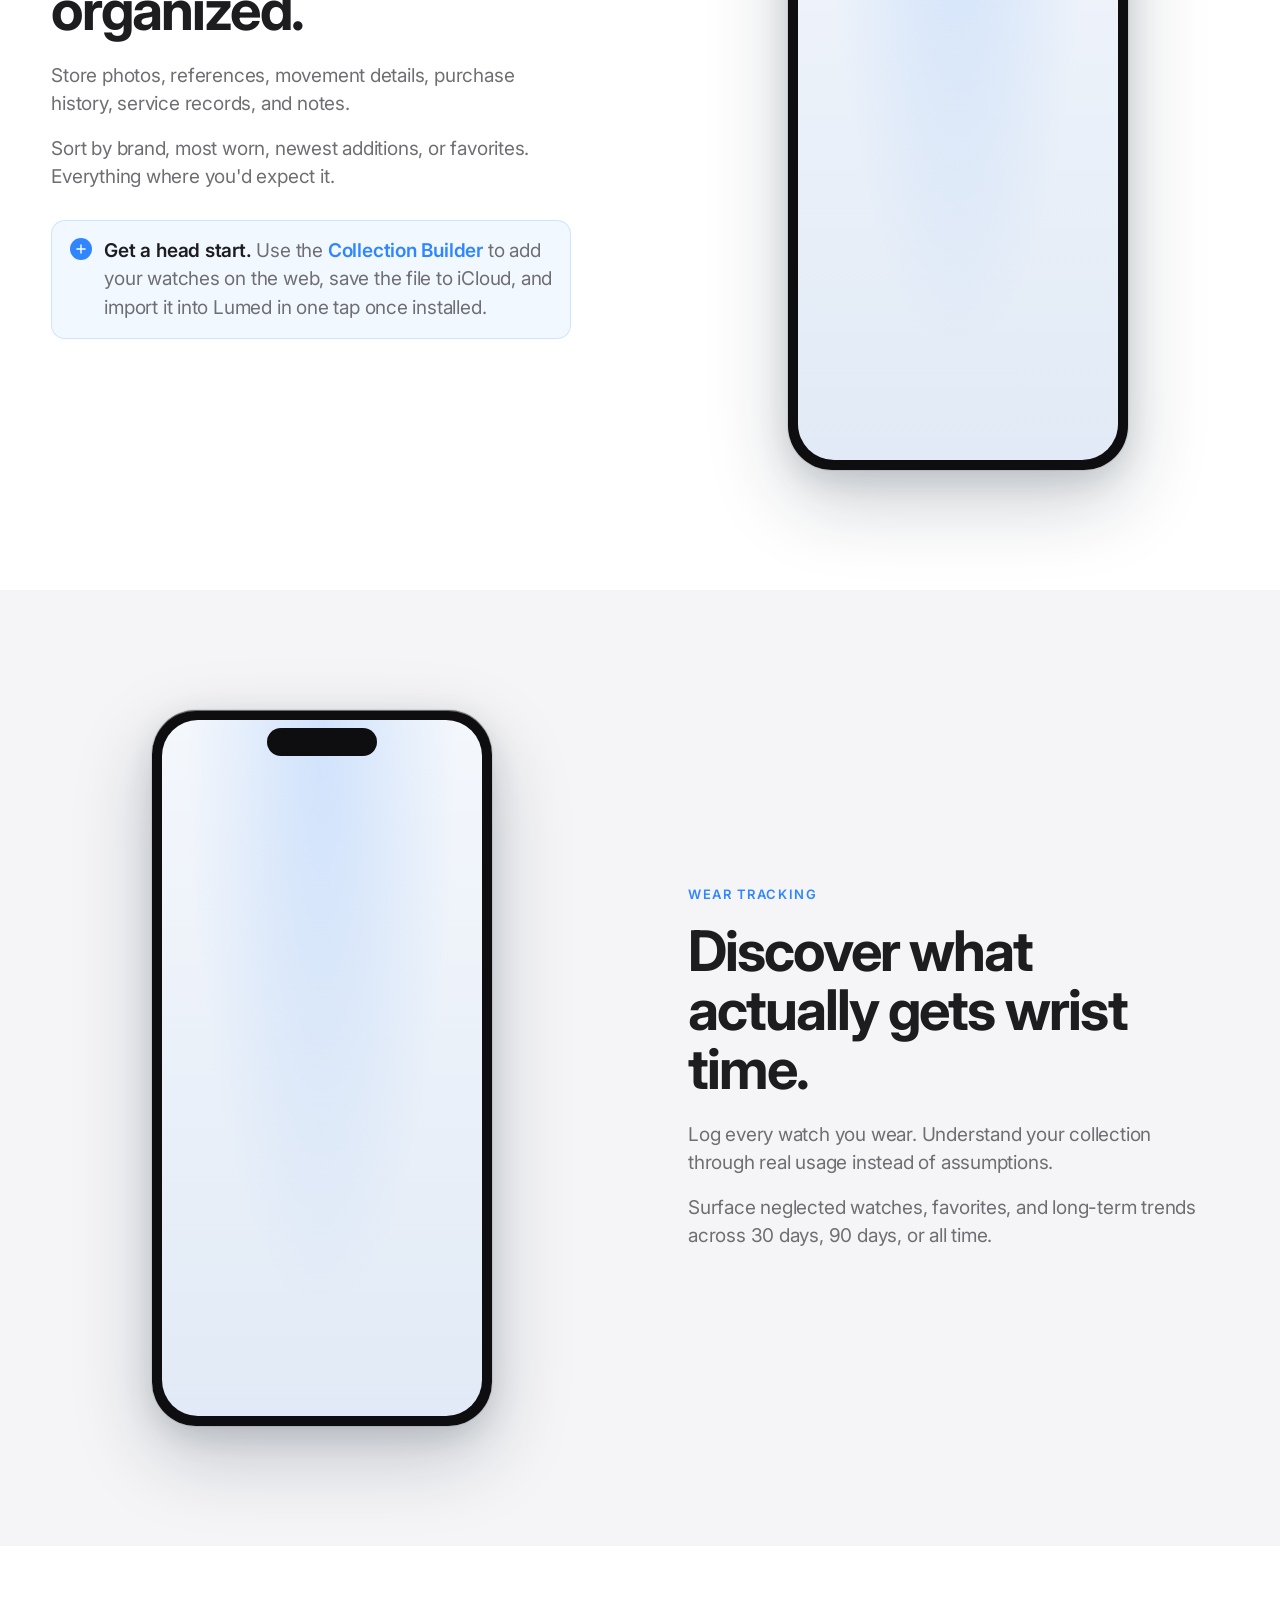
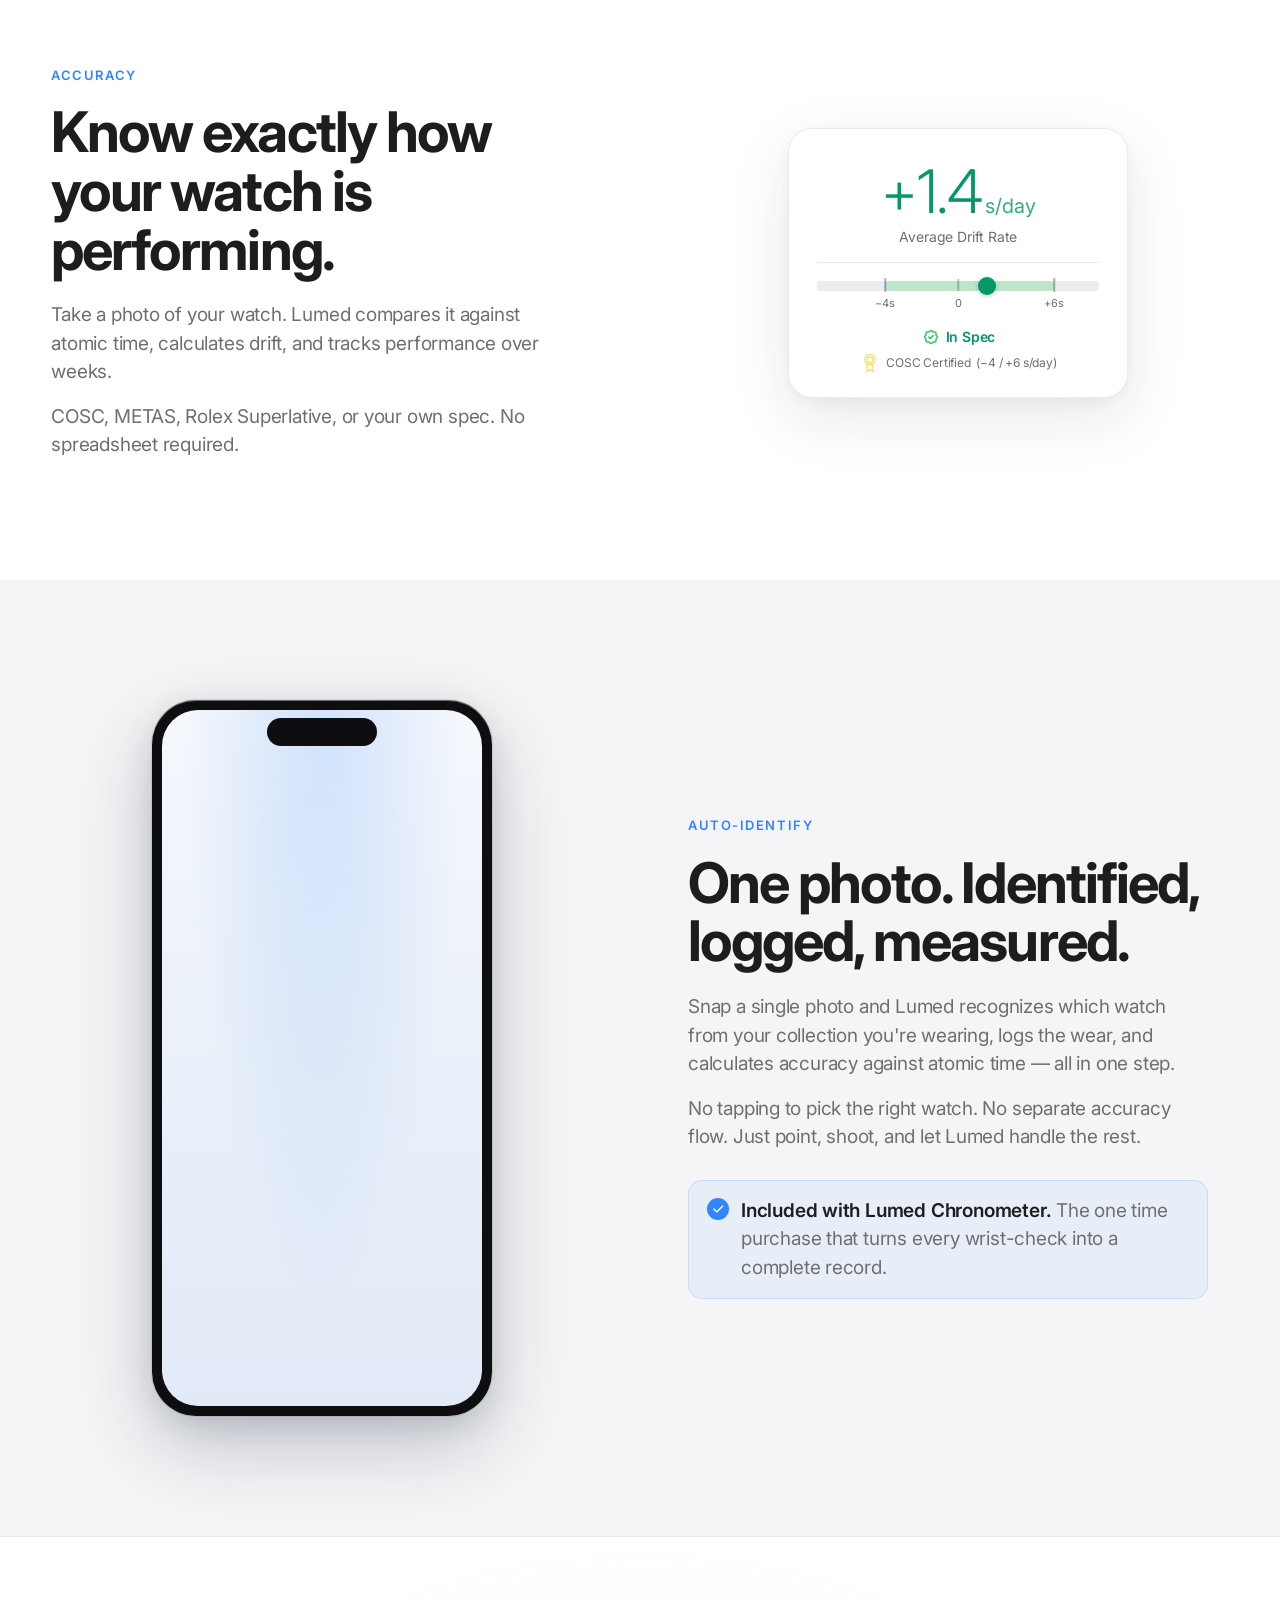
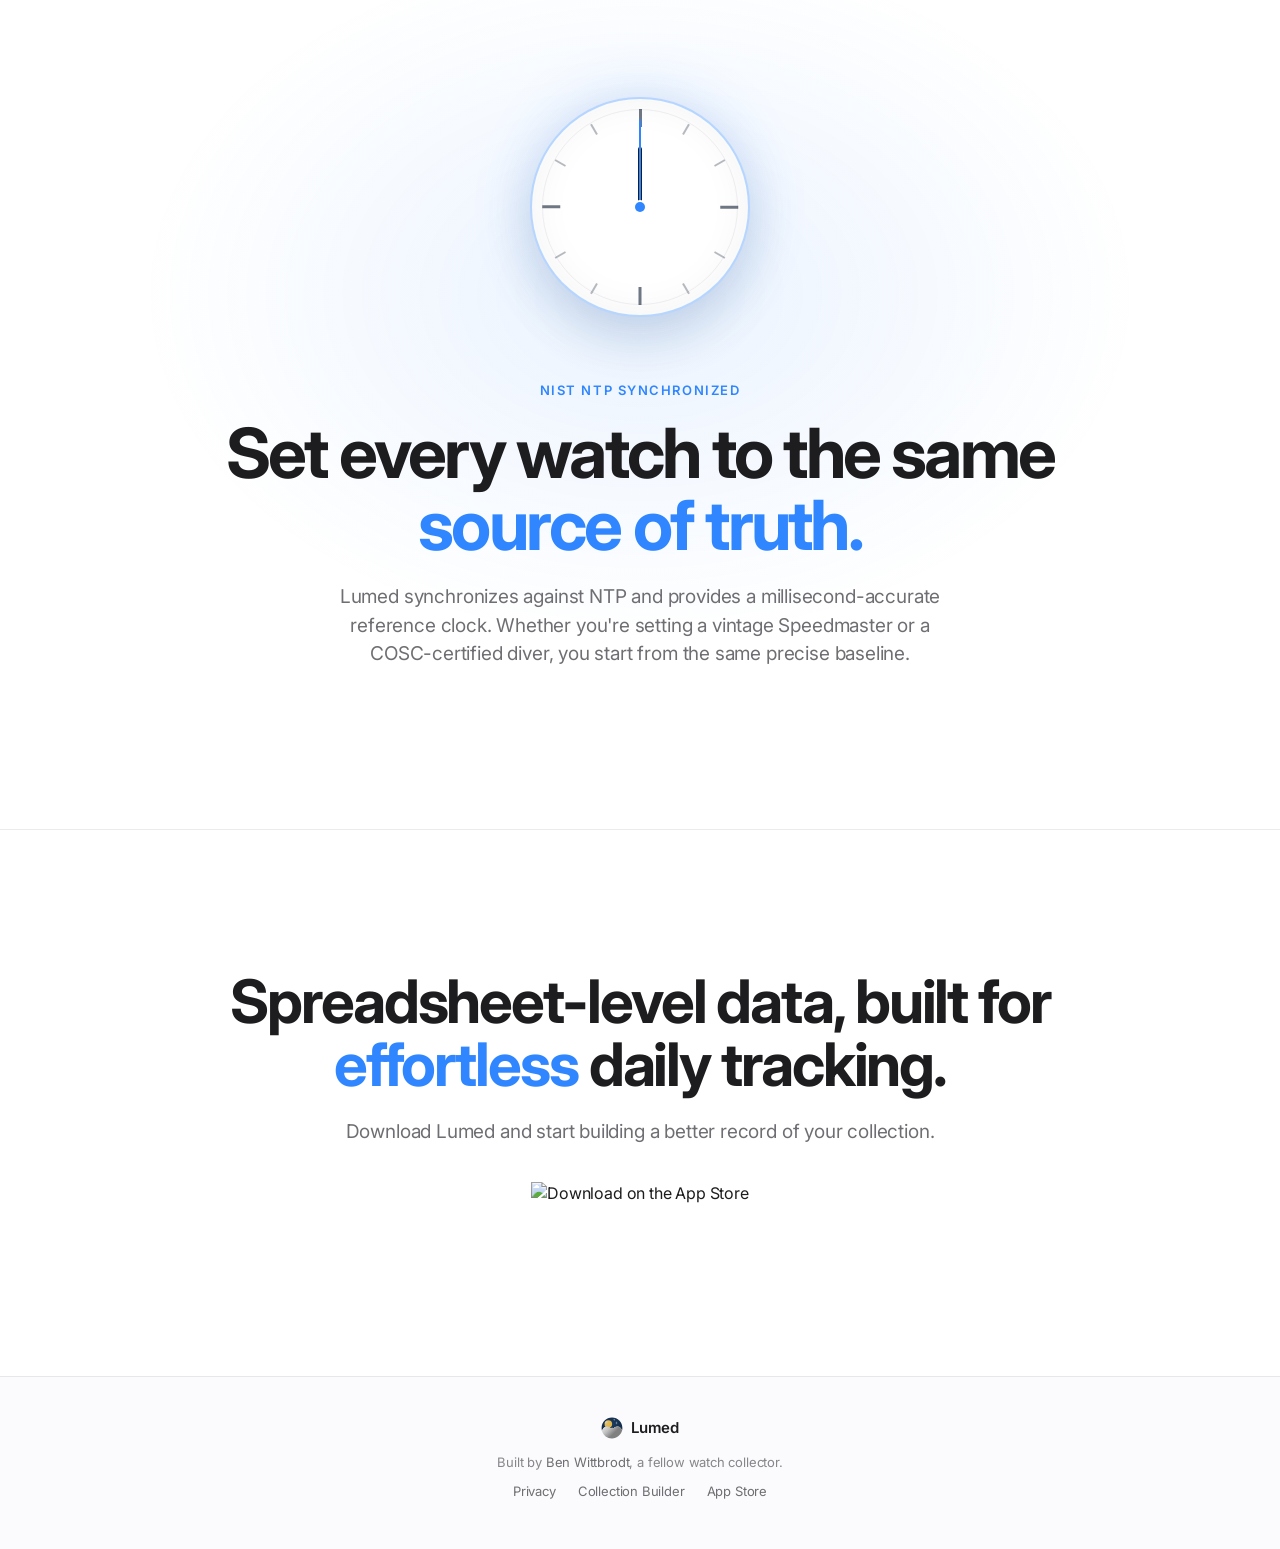
==== commit caede7d7: "update landing page" ====
--- a/index.html
+++ b/index.html
@@ -3,259 +3,301 @@
 
 <head>
   <meta charset="UTF-8" />
-  <meta name="viewport" content="width=device-width, initial-scale=1.0" />
-  <title>Lumed — Your Watch Companion</title>
+  <meta name="viewport" content="width=device-width, initial-scale=1" />
+  <title>Lumed — Built for Watch Collectors</title>
   <meta name="description"
-    content="Track your collection, log daily wear, measure accuracy, and sync time precisely. Lumed is the watch companion app for enthusiasts." />
-  <link rel="icon" type="image/png" href="ios_icon.png" />
+    content="Track your collection, log wear, measure real-world accuracy, and set every watch to atomic time. Lumed is the watch companion app for collectors." />
+  <link rel="icon" href="ios_icon.png" />
   <link rel="apple-touch-icon" href="ios_icon.png" />
   <link rel="preconnect" href="https://fonts.googleapis.com" />
   <link rel="preconnect" href="https://fonts.gstatic.com" crossorigin />
-  <link href="https://fonts.googleapis.com/css2?family=Inter:wght@300;400;500;600;700&display=swap" rel="stylesheet" />
-  <link
-    href="https://fonts.googleapis.com/css2?family=Material+Symbols+Rounded:opsz,wght,FILL,GRAD@20..48,400,0..1,-25..200"
+  <link href="https://fonts.googleapis.com/css2?family=Inter:wght@400;500;600;700;800;900&display=swap"
     rel="stylesheet" />
-  <link rel="stylesheet" href="style.css" />
   <script defer src="https://analytics.811mapleton.com/script.js" data-website-id="62f9f6af-6ff3-4386-992d-caa601763c4b"
     data-domains="lumedapp.com">
     </script>
+
+  <link rel="stylesheet" href="style.css" />
 </head>
 
 <body>
 
-  <!-- NAV -->
   <nav>
-    <a class="nav-logo" href="#">
-      <div class="nav-logo-icon"><img src="lumed_icon_2.svg" alt="Lumed icon" /></div>
-      <span class="nav-logo-wordmark">Lumed</span>
-    </a>
-    <div class="nav-links">
-      <a class="nav-link nav-link-active" href="index.html">Home</a>
-      <a class="nav-link" href="collection-builder.html">Collection Builder</a>
+    <div class="container nav-inner">
+      <a class="logo" href="#">
+        <img src="lumed_icon.svg" alt="" />
+        <span>Lumed</span>
+      </a>
+      <div class="nav-links">
+        <a href="#collect">Collect</a>
+        <a href="#wear">Wear</a>
+        <a href="#measure">Measure</a>
+        <a href="#auto-identify">Chronometer</a>
+        <a href="#sync">Sync</a>
+      </div>
+      <a class="nav-cta" href="https://apps.apple.com/app/lumed/id6760083365" target="_blank"
+        aria-label="Download Lumed on the App Store">
+        <img src="https://tools.applemediaservices.com/api/badges/download-on-the-app-store/black/en-us?size=250x83"
+          alt="Download on the App Store" />
+      </a>
     </div>
-    <a class="nav-cta" href="https://apps.apple.com/app/lumed/id6760083365" target="_blank">Download</a>
   </nav>
 
   <main>
 
     <!-- HERO -->
     <section class="hero">
+      <div class="container hero-grid">
+        <div class="hero-copy">
+          <h1>Your modern watch<span class="accent"> companion.</span></h1>
+          <p class="hero-sub">
+            Track your collection, log wear, measure real-world accuracy, and set every watch to atomic time.
+          </p>
+          <div class="hero-actions">
+            <a class="app-store-badge" href="https://apps.apple.com/app/lumed/id6760083365" target="_blank"
+              aria-label="Download Lumed on the App Store">
+              <img
+                src="https://tools.applemediaservices.com/api/badges/download-on-the-app-store/black/en-us?size=250x83"
+                alt="Download on the App Store" />
+            </a>
+            <a class="btn-secondary" href="#collect">
+              See how it works
+              <svg width="14" height="14" viewBox="0 0 24 24" fill="none" stroke="currentColor" stroke-width="2.2"
+                stroke-linecap="round" stroke-linejoin="round" aria-hidden="true">
+                <path d="M6 9l6 6 6-6" />
+              </svg>
+            </a>
+          </div>
+        </div>
+        <div class="hero-device">
+          <div class="device-frame">
+            <div class="device-screen">
+              <img src="screenshots/watch-box.png" alt="Lumed Watch Box" onerror="this.style.display='none'" />
+            </div>
+          </div>
+        </div>
+      </div>
+    </section>
+
+    <!-- METRICS STRIP -->
+    <section class="metrics">
+      <div class="container metrics-grid">
+        <div class="metric">
+          <div class="metric-icon" aria-hidden="true">
+            <img src="icons/wrist-watch.png" alt="" />
+          </div>
+          <span class="metric-value">Any watch</span>
+          <span class="metric-label">Mechanical, quartz, GMT, vintage</span>
+        </div>
+        <div class="metric">
+          <div class="metric-icon" aria-hidden="true">
+            <img src="icons/accuracy.png" alt="" />
+          </div>
+          <span class="metric-value">±1 ms</span>
+          <span class="metric-label">NTP-synchronized atomic time</span>
+        </div>
+        <div class="metric">
+          <div class="metric-icon" aria-hidden="true">
+            <img src="icons/calendar.png" alt="" />
+          </div>
+
+          <span class="metric-value">Daily log</span>
+          <span class="metric-label">Every wrist day recorded</span>
+        </div>
+      </div>
+      </div>
+    </section>
+
+    <!-- COLLECT -->
+    <section id="collect" class="feature">
+      <div class="container feature-grid">
+        <div class="feature-copy">
+          <div class="eyebrow">Collection</div>
+          <h2>Your watch box, organized.</h2>
+          <p>
+            Store photos, references, movement details, purchase history, service records, and notes.
+          </p>
+          <p>
+            Sort by brand, most worn, newest additions, or favorites. Everything where you'd expect it.
+          </p>
+          <a class="feature-callout" href="collection-builder.html" style="text-decoration:none;">
+            <div class="fc-icon" aria-hidden="true">
+              <svg viewBox="0 0 24 24" fill="none" stroke="currentColor" stroke-width="2.4" stroke-linecap="round" stroke-linejoin="round">
+                <path d="M12 5v14M5 12h14"/>
+              </svg>
+            </div>
+            <p>
+              <strong>Get a head start.</strong> Use the <span class="accent" style="font-weight:600;">Collection Builder</span> to add your watches on the web, save the file to iCloud, and import it into Lumed in one tap once installed.
+            </p>
+          </a>
+        </div>
+        <div class="feature-media">
+          <div class="device-frame">
+            <div class="device-screen">
+              <img src="screenshots/collection.png" alt="Collection view" onerror="this.style.display='none'" />
+            </div>
+          </div>
+        </div>
+      </div>
+    </section>
+
+    <!-- WEAR -->
+    <section id="wear" class="feature alt">
+      <div class="container feature-grid reverse">
+        <div class="feature-copy">
+          <div class="eyebrow">Wear Tracking</div>
+          <h2>Discover what actually gets wrist time.</h2>
+          <p>
+            Log every watch you wear. Understand your collection through real usage instead of assumptions.
+          </p>
+          <p>
+            Surface neglected watches, favorites, and long-term trends across 30 days, 90 days, or all time.
+          </p>
+        </div>
+        <div class="feature-media">
+          <div class="device-frame">
+            <div class="device-screen">
+              <img src="screenshots/wear-log.png" alt="Wear log" onerror="this.style.display='none'" />
+            </div>
+          </div>
+        </div>
+      </div>
+    </section>
+
+    <!-- MEASURE -->
+    <section id="measure" class="feature">
+      <div class="container feature-grid">
+        <div class="feature-copy">
+          <div class="eyebrow">Accuracy</div>
+          <h2>Know exactly how your watch is performing.</h2>
+          <p>
+            Take a photo of your watch. Lumed compares it against atomic time, calculates drift, and tracks performance
+            over weeks.
+          </p>
+          <p>
+            COSC, METAS, Rolex Superlative, or your own spec. No spreadsheet required.
+          </p>
+        </div>
+        <div class="feature-media">
+          <div class="drift-card" role="img" aria-label="Average drift +1.4 seconds per day, in spec">
+            <div class="drift-hero">
+              <span class="drift-num">+1.4</span>
+              <span class="drift-unit">s/day</span>
+            </div>
+            <div class="drift-cap">Average Drift Rate</div>
+
+            <div class="drift-divider"></div>
+
+            <div class="gauge-wrap">
+              <div class="gauge-track">
+                <div class="gauge-spec"></div>
+                <div class="gauge-zero"></div>
+                <div class="gauge-limit gauge-limit-loss"></div>
+                <div class="gauge-limit gauge-limit-gain"></div>
+                <div class="gauge-mark"></div>
+              </div>
+              <div class="gauge-lbls">
+                <span class="gauge-lbl" style="left:24%">−4s</span>
+                <span class="gauge-lbl" style="left:50%">0</span>
+                <span class="gauge-lbl" style="left:84%">+6s</span>
+              </div>
+            </div>
+
+            <div class="spec-badge">
+              <img src="icons/check-badge.svg" alt="" height="18" />
+              <span>In Spec</span>
+            </div>
+            <div class="spec-name">
+              <img src="icons/ribbon.svg" alt="" height="20" />
+              <span>COSC Certified&nbsp;&nbsp;(−4 / +6 s/day)</span>
+            </div>
+          </div>
+        </div>
+      </div>
+    </section>
+
+    <!-- AUTO-IDENTIFY (Chronometer) -->
+    <section id="auto-identify" class="feature alt">
+      <div class="container feature-grid reverse">
+        <div class="feature-copy">
+          <div class="eyebrow">Auto-Identify</div>
+          <h2>One photo. Identified, logged, measured.</h2>
+          <p>
+            Snap a single photo and
+            Lumed recognizes which watch from your collection you're wearing, logs the wear, and calculates accuracy
+            against atomic time — all in one step.
+          </p>
+          <p>
+            No tapping to pick the right watch. No separate accuracy flow. Just point, shoot, and let Lumed handle the
+            rest.
+          </p>
+          <div class="feature-callout">
+            <div class="fc-icon" aria-hidden="true">
+              <svg viewBox="0 0 24 24" fill="none" stroke="currentColor" stroke-width="2.4" stroke-linecap="round"
+                stroke-linejoin="round">
+                <path d="M5 12l5 5L20 7" />
+              </svg>
+            </div>
+            <p><strong>Included with Lumed Chronometer.</strong> The one time purchase that turns every wrist-check into
+              a
+              complete record.</p>
+          </div>
+        </div>
+        <div class="feature-media">
+          <div class="device-frame">
+            <div class="device-screen">
+              <img src="screenshots/auto-identify.png" alt="Auto-identify in action"
+                onerror="this.style.display='none'" />
+            </div>
+          </div>
+        </div>
+      </div>
+    </section>
+
+    <!-- PREMIUM / NTP -->
+    <section id="sync" class="premium">
       <div class="container">
-
-        <div class="hero-app-icon">
-          <img src="ios_icon.png" alt="Lumed app icon" />
-        </div>
-
-        <h1 class="hero-h1">Your modern <br />watch companion.</h1>
-        <p class="hero-sub">
-          Lumed is a companion app for watch enthusiasts. Track your collection, log daily wear, measure accuracy, and
-          sync time precisely — all in one place.
+        <div class="clock-stack">
+          <div class="clock-face" aria-hidden="true">
+            <div class="clock-marker major" style="transform: rotate(0deg)"></div>
+            <div class="clock-marker" style="transform: rotate(30deg)"></div>
+            <div class="clock-marker" style="transform: rotate(60deg)"></div>
+            <div class="clock-marker major" style="transform: rotate(90deg)"></div>
+            <div class="clock-marker" style="transform: rotate(120deg)"></div>
+            <div class="clock-marker" style="transform: rotate(150deg)"></div>
+            <div class="clock-marker major" style="transform: rotate(180deg)"></div>
+            <div class="clock-marker" style="transform: rotate(210deg)"></div>
+            <div class="clock-marker" style="transform: rotate(240deg)"></div>
+            <div class="clock-marker major" style="transform: rotate(270deg)"></div>
+            <div class="clock-marker" style="transform: rotate(300deg)"></div>
+            <div class="clock-marker" style="transform: rotate(330deg)"></div>
+            <div class="hand hand-hour" id="handHour"></div>
+            <div class="hand hand-min" id="handMin"></div>
+            <div class="hand hand-sec" id="handSec"></div>
+            <div class="clock-center"></div>
+          </div>
+        </div>
+        <div class="eyebrow" style="margin-top:64px">NIST NTP Synchronized</div>
+        <h2>Set every watch to the same <span class="accent">source of truth.</span></h2>
+        <p>
+          Lumed synchronizes against NTP and provides a millisecond-accurate reference clock. Whether you're setting a
+          vintage Speedmaster or a COSC-certified diver, you start from the same precise baseline.
         </p>
-
-        <div class="hero-actions">
+      </div>
+    </section>
+
+    <!-- CTA -->
+    <section class="cta">
+      <div class="container">
+        <h2>Spreadsheet-level data, built for <span class="accent">effortless</span> daily tracking.</h2>
+        <p>Download Lumed and start building a better record of your collection.</p>
+        <div class="cta-actions">
           <a class="app-store-badge" href="https://apps.apple.com/app/lumed/id6760083365" target="_blank"
             aria-label="Download Lumed on the App Store">
             <img src="https://tools.applemediaservices.com/api/badges/download-on-the-app-store/black/en-us?size=250x83"
               alt="Download on the App Store" />
           </a>
-          <a class="btn-secondary" href="#beta">
-            Join the Beta
-            <span class="material-symbols-rounded" style="font-size:18px;">arrow_downward</span>
-          </a>
-        </div>
-
-        <p class="hero-platforms">iPhone &amp; iOS 17+</p>
-      </div>
-    </section>
-
-    <!-- FEATURES -->
-    <section class="features-section" id="features">
-      <div class="container">
-        <p class="section-eyebrow">What's inside</p>
-        <h2 class="section-title">Everything a collector needs</h2>
-        <p class="section-sub">Focused tools built around how watch enthusiasts actually think about their pieces.
-        </p>
-
-        <div class="features-grid">
-
-          <!-- Watch Box -->
-          <div class="feature-card">
-            <div class="feature-icon-wrap tint-blue">
-              <span class="material-symbols-rounded filled">watch</span>
-            </div>
-            <h3>Watch Box</h3>
-            <p>Your full collection in a clean grid. Add photos, reference numbers, case details, and notes. Sort by
-              brand, most worn, or recently added. Favorites always float to the top. </p>
-          </div>
-
-          <!-- Wear Log -->
-          <div class="feature-card">
-            <div class="feature-icon-wrap tint-green">
-              <span class="material-symbols-rounded">event_available</span>
-            </div>
-            <h3>Wear Log</h3>
-            <p>Record which watch you wore each day, with optional occasion notes. Wear multiple watches in one
-              day — Lumed tracks them all.</p>
-          </div>
-          <!-- Accuracy -->
-          <div class="feature-card">
-            <div class="feature-icon-wrap tint-purple">
-              <span class="material-symbols-rounded">timer</span>
-            </div>
-            <h3>Accuracy Tracking</h3>
-            <p>From a single photograph of your watch face, Lumed will compare the time on your watch to NTP and
-              calculate daily drift
-              in a matter of seconds. Track whether it's gaining or losing over time and whether it's time to re-set.
-            </p>
-          </div>
-          <!-- Stats -->
-          <div class="feature-card">
-            <div class="feature-icon-wrap tint-orange">
-              <span class="material-symbols-rounded">bar_chart</span>
-            </div>
-            <h3>Stats</h3>
-            <p>See your collection at a glance — most worn pieces, neglected watches, and monthly activity across 30
-              days, 90 days, or
-              all time. Know which watch needs a wrist day and which one is a clear favorite.</p>
-          </div>
-
-          <!-- Time Sync -->
-          <div class="feature-card">
-            <div class="feature-icon-wrap tint-teal">
-              <span class="material-symbols-rounded">schedule</span>
-            </div>
-            <h3>Time Sync</h3>
-            <p>A live, NTP-synced clock accurate to the millisecond allows you to set your watch with guaranteed
-              precision. Add world
-              time zones to set your GMT complication easily.</p>
-          </div>
-
-
-          <!-- Movement Specs -->
-          <div class="feature-card">
-            <div class="feature-icon-wrap tint-red">
-              <span class="material-symbols-rounded">settings</span>
-            </div>
-            <h3>Movement Specs</h3>
-            <p>Define each watch's movement specs to measure accuracy compared to expectations. COSC, METAS, Rolex
-              Superlative, and other common movement types are default or add custom specs.</p>
-          </div>
-
-        </div>
-      </div>
-    </section>
-
-    <!-- ACCURACY HIGHLIGHT (original) -->
-    <section class="highlight-section">
-      <div class="container">
-        <div class="highlight-card">
-          <div class="highlight-text">
-
-            <p class="section-eyebrow">NTP-synced precision</p>
-            <h2>Atomic-accurate time on your wrist</h2>
-            <p>Lumed syncs directly with NIST time servers via NTP, giving you a reference clock accurate to the
-              millisecond. Set your watch to true atomic time — no guessing, no drift from your phone's clock.
-              Every measurement in Lumed is anchored to this source of truth.
-            </p>
-          </div>
-          <div class="highlight-visual">
-            <div class="clock-face">
-              <!-- Hour markers -->
-              <div class="clock-marker major" style="transform: rotate(0deg)"></div>
-              <div class="clock-marker" style="transform: rotate(30deg)"></div>
-              <div class="clock-marker" style="transform: rotate(60deg)"></div>
-              <div class="clock-marker major" style="transform: rotate(90deg)"></div>
-              <div class="clock-marker" style="transform: rotate(120deg)"></div>
-              <div class="clock-marker" style="transform: rotate(150deg)"></div>
-              <div class="clock-marker major" style="transform: rotate(180deg)"></div>
-              <div class="clock-marker" style="transform: rotate(210deg)"></div>
-              <div class="clock-marker" style="transform: rotate(240deg)"></div>
-              <div class="clock-marker major" style="transform: rotate(270deg)"></div>
-              <div class="clock-marker" style="transform: rotate(300deg)"></div>
-              <div class="clock-marker" style="transform: rotate(330deg)"></div>
-              <div class="hand hand-hour" id="handHour"></div>
-              <div class="hand hand-min" id="handMin"></div>
-              <div class="hand hand-sec" id="handSec"></div>
-              <div class="clock-center"></div>
-            </div>
-          </div>
-        </div>
-      </div>
-    </section>
-
-    <!-- NIST TIME SYNC HIGHLIGHT -->
-    <section class="highlight-section">
-      <div class="container">
-        <div class="highlight-card highlight-card-reverse">
-          <div class="highlight-text">
-            <p class="section-eyebrow">Photo-based measurement</p>
-            <h2>Know your drift, down to the second</h2>
-            <p>Beyond a professional timegrapher, the best way to track your watch's accuracy is through real wear
-              checkpoints. Lumed
-              will help you determine any time drift and does the math for you - just take a photo, verify the current
-              time, and see
-              how well your watch is running. Outputs are relative to your defined specification and Lumed will remind
-              you to reset
-              the baseline depending on the power reserve of your watch.
-            </p>
-
-          </div>
-          <div class="highlight-visual drift-card-wrap">
-            <div class="drift-card">
-              <div class="drift-hero-number">
-                <span class="drift-value">+1.4</span>
-                <span class="drift-unit">s/day</span>
-              </div>
-              <div class="drift-label">Average Drift Rate</div>
-
-              <div class="drift-divider"></div>
-
-              <div class="drift-gauge">
-                <div class="drift-gauge-track">
-                  <div class="drift-gauge-spec"></div>
-                  <div class="drift-gauge-center"></div>
-                  <div class="drift-gauge-limit drift-gauge-limit-loss"></div>
-                  <div class="drift-gauge-limit drift-gauge-limit-gain"></div>
-                  <div class="drift-gauge-marker"></div>
-                </div>
-                <div class="drift-gauge-labels">
-                  <span class="drift-gauge-lbl" style="left: 24%">&minus;4s</span>
-                  <span class="drift-gauge-lbl" style="left: 50%">0</span>
-                  <span class="drift-gauge-lbl" style="left: 84%">+6s</span>
-                </div>
-              </div>
-
-              <div class="drift-spec-badge in-spec">
-                <img src="icons/check-badge.svg" height="16px"></img>
-                <span>In Spec</span>
-              </div>
-              <div class="drift-spec-name">
-                <img src="icons/ribbon.svg" height="18px"></img>
-                <span>COSC Certified &nbsp;(&minus;4 / +6 s/day)</span>
-              </div>
-            </div>
-          </div>
-        </div>
-      </div>
-    </section>
-
-    <!-- BETA CTA -->
-    <section class="beta-section" id="beta">
-      <div class="container">
-        <div class="beta-card">
-          <div class="hero-app-icon" style="margin-left:auto;margin-right:auto;">
-            <img src="ios_icon.png" alt="Lumed app icon" />
-          </div>
-          <h2>Join the Beta</h2>
-          <p>Lumed is live on the App Store — sign up to get early access to new features before they ship.</p>
-          <iframe name="formSink" style="display:none;"></iframe>
-          <form class="email-form" id="emailForm" method="GET"
-            action="https://n8n.811mapleton.com/webhook/b80fa1ab-77ea-40e2-a47f-e25a18f79997" target="formSink">
-            <input type="email" name="email" placeholder="you@example.com" required />
-            <button type="submit">I'm Interested</button>
-          </form>
-          <div id="emailFormMsg"></div>
-          <p class="beta-note">Not a newsletter. You'll only hear from us about beta access and early features.</p>
+
         </div>
       </div>
     </section>
@@ -263,58 +305,50 @@
   </main>
 
   <footer>
-    <a class="footer-logo" href="#">
-      <div class="footer-logo-icon"><img src="lumed_icon_2.svg" alt="Lumed icon" /></div>
-      Lumed
-    </a>
-    <p>Built by <a href="https://benwittbrodt.com" target="_blank"
-        style="color:var(--text-2);text-decoration:underline;text-underline-offset:3px;">Ben Wittbrodt</a>, a fellow
-      watch nerd.</p>
-    <p style="margin-top:8px;font-size:0.85rem;"><a href="privacy.html"
-        style="color:var(--text-3);text-decoration:none;">Privacy Policy</a></p>
+    <div class="container">
+      <div class="footer-logo">
+        <img src="lumed_icon.svg" alt="" />
+        <span>Lumed</span>
+      </div>
+      <p>Built by <a href="https://benwittbrodt.com" target="_blank">Ben Wittbrodt</a>, a fellow watch collector.</p>
+      <div class="footer-links">
+        <a href="privacy.html">Privacy</a>
+        <a href="collection-builder.html">Collection Builder</a>
+        <a href="https://apps.apple.com/app/lumed/id6760083365" target="_blank">App Store</a>
+      </div>
+    </div>
   </footer>
 
-  <!-- Material FAB -->
-  <a class="fab" href="https://apps.apple.com/app/lumed/id6760083365" target="_blank"
-    aria-label="Download on the App Store">
-    <span class="material-symbols-rounded">download</span>
-    Get the App
-  </a>
-
   <script>
-    // Set clock hands to current time via negative animation-delay
+    // Analog clock — seed CSS animations with negative delay so hands start at the current time and continue ticking
     (function () {
       const now = new Date();
       const s = now.getSeconds();
       const m = now.getMinutes();
       const h = now.getHours() % 12;
 
-      const secEl = document.getElementById('handSec');
-      const minEl = document.getElementById('handMin');
-      const hourEl = document.getElementById('handHour');
-
-      if (secEl) secEl.style.animationDelay = `-${s}s`;
-      if (minEl) minEl.style.animationDelay = `-${m * 60 + s}s`;
-      if (hourEl) hourEl.style.animationDelay = `-${h * 3600 + m * 60 + s}s`;
+      const hH = document.getElementById('handHour');
+      const hM = document.getElementById('handMin');
+      const hS = document.getElementById('handSec');
+      if (hH) hH.style.animationDelay = `-${h * 3600 + m * 60 + s}s`;
+      if (hM) hM.style.animationDelay = `-${m * 60 + s}s`;
+      if (hS) hS.style.animationDelay = `-${s}s`;
+    })();
+
+    // Digital readout — refresh at ~6.67 Hz (every 150 ms) to match the analog second-hand cadence
+    (function () {
+      const el = document.getElementById('liveClock');
+      if (!el) return;
+      const pad = (n, w) => String(n).padStart(w, '0');
+      function tick() {
+        const d = new Date();
+        el.innerHTML = `${pad(d.getHours(), 2)}:${pad(d.getMinutes(), 2)}:${pad(d.getSeconds(), 2)}<span class="ms">.${pad(d.getMilliseconds(), 3)}</span>`;
+      }
+      tick();
+      setInterval(tick, 150);
     })();
   </script>
 
-  <script>
-    // Email signup — show success after form submits into hidden iframe
-    document.getElementById('emailForm').addEventListener('submit', function () {
-      const form = this;
-      const btn = form.querySelector('button');
-      const msg = document.getElementById('emailFormMsg');
-      btn.disabled = true;
-      btn.textContent = 'Sending…';
-      // Give the form a moment to actually POST, then show success
-      setTimeout(function () {
-        form.style.display = 'none';
-        msg.innerHTML = '<p class="email-form-success">You\'re on the list! We\'ll be in touch.</p>';
-      }, 1000);
-    });
-  </script>
-
 </body>
 
 </html>
--- a/style.css
+++ b/style.css
@@ -1,1200 +1,988 @@
-*,
-*::before,
-*::after {
-    box-sizing: border-box;
-    margin: 0;
-    padding: 0;
-}
-
 :root {
-    /* Light theme — matches lumed-web's light tokens */
-    --bg: #F7F8FB;
-    --bg-2: #EEF1F6;
-    --card: rgba(255, 255, 255, 0.85);
-    --card-border: rgba(15, 30, 50, 0.10);
-    --hover: rgba(15, 30, 50, 0.04);
-    --track: rgba(15, 30, 50, 0.07);
-    --accent: #2F86FF;
-    --accent-glow: rgba(47, 134, 255, 0.25);
-    --accent-light: #2F86FF;
-    --text: #0F1A2E;
-    --text-2: #4C607A;
-    --text-3: #748298;
-    --text-4: #364457;
-    --moon: #B0871E;
-    --nav-bg: rgba(247, 248, 251, 0.8);
-    --surface-elevated: #FFFFFF;
-    --hero-gradient-from: #1A2540;
-    --hero-gradient-to: #2F86FF;
-    --radius: 16px;
-    --radius-sm: 10px;
-
-    /* Material elevation (lighter shadows for light surface) */
-    --elev-1: 0 1px 2px rgba(15, 30, 50, 0.08), 0 1px 3px 1px rgba(15, 30, 50, 0.05);
-    --elev-2: 0 1px 2px rgba(15, 30, 50, 0.10), 0 2px 6px 2px rgba(15, 30, 50, 0.06);
-    --elev-3: 0 4px 8px 3px rgba(15, 30, 50, 0.10), 0 1px 3px rgba(15, 30, 50, 0.08);
-
-    color-scheme: light;
-}
-
-/* ── MATERIAL SYMBOLS ─────────────────────────────────── */
-.material-symbols-rounded {
-    font-family: 'Material Symbols Rounded';
-    font-weight: normal;
-    font-style: normal;
-    line-height: 1;
-    letter-spacing: normal;
-    text-transform: none;
-    display: inline-block;
-    white-space: nowrap;
-    word-wrap: normal;
-    direction: ltr;
-    -webkit-font-feature-settings: 'liga';
-    -webkit-font-smoothing: antialiased;
-    font-variation-settings:
-        'FILL' 0,
-        'wght' 400,
-        'GRAD' 0,
-        'opsz' 24;
-}
-
-.material-symbols-rounded.filled {
-    font-variation-settings:
-        'FILL' 1,
-        'wght' 400,
-        'GRAD' 0,
-        'opsz' 24;
+  --bg: #FFFFFF;
+  --bg-soft: #F5F5F7;
+  --bg-tint: #FBFBFD;
+  --panel: #FFFFFF;
+
+  --text: #1D1D1F;
+  --text-2: #6E6E73;
+  --text-3: #86868B;
+
+  --border: rgba(0, 0, 0, 0.08);
+  --border-2: rgba(0, 0, 0, 0.14);
+
+  --accent: #2F86FF;
+  --accent-hover: #0066CC;
+
+  --max-width: 1280px;
+
+  /* Backwards-compat aliases used by collection-builder.html, privacy.html, etc. */
+  --accent-light: var(--accent);
+  --accent-glow: rgba(47, 134, 255, 0.25);
+  --card: #FFFFFF;
+  --card-border: var(--border);
+  --hover: #F5F5F7;
+  --moon: var(--accent);
+  --elev-3: 0 20px 60px rgba(15, 30, 50, 0.10), 0 4px 12px rgba(15, 30, 50, 0.04);
+  --hero-gradient-from: #1D1D1F;
+  --hero-gradient-to: var(--accent);
+}
+
+* {
+  margin: 0;
+  padding: 0;
+  box-sizing: border-box;
 }
 
 html {
-    scroll-behavior: smooth;
+  scroll-behavior: smooth;
 }
 
 body {
-    font-family: 'Inter', system-ui, -apple-system, sans-serif;
-    background: var(--bg);
-    color: var(--text);
-    line-height: 1.6;
-    -webkit-font-smoothing: antialiased;
-    overflow-x: hidden;
-}
-
-/* ── BACKGROUND AMBIENCE ──────────────────────────────── */
-body::before {
-    content: '';
-    position: fixed;
-    inset: 0;
-    background:
-        radial-gradient(ellipse 80% 60% at 20% -10%, rgba(47, 134, 255, 0.08) 0%, transparent 60%),
-        radial-gradient(ellipse 60% 40% at 80% 100%, rgba(47, 134, 255, 0.06) 0%, transparent 60%);
-    pointer-events: none;
-    z-index: 0;
-}
-
-/* ── NAV ──────────────────────────────────────────────── */
+  font-family: 'Inter', -apple-system, BlinkMacSystemFont, 'SF Pro Display', 'SF Pro Text', Helvetica, sans-serif;
+  background: var(--bg);
+  color: var(--text);
+  line-height: 1.47;
+  letter-spacing: -0.011em;
+  -webkit-font-smoothing: antialiased;
+  -moz-osx-font-smoothing: grayscale;
+}
+
+a {
+  color: inherit;
+  text-decoration: none;
+}
+
+img {
+  display: block;
+  max-width: 100%;
+}
+
+.container {
+  width: min(92%, var(--max-width));
+  margin: 0 auto;
+}
+
+/* ── NAV ─────────────────────────────────────────────── */
 nav {
-    position: fixed;
-    top: 0;
-    left: 0;
-    right: 0;
-    z-index: 100;
-    display: flex;
-    align-items: center;
-    justify-content: space-between;
-    padding: 0 40px;
-    height: 64px;
-    background: var(--nav-bg);
-    backdrop-filter: blur(20px);
-    -webkit-backdrop-filter: blur(20px);
-    border-bottom: 1px solid var(--card-border);
-}
-
-.nav-logo {
-    display: flex;
-    align-items: center;
-    gap: 10px;
-    text-decoration: none;
-}
-
-.nav-logo-icon {
-    width: 32px;
-    height: 32px;
-    border-radius: 8px;
-    flex-shrink: 0;
-    overflow: hidden;
-}
-
-.nav-logo-icon img {
-    width: 100%;
-    height: 100%;
-    display: block;
-}
-
-.nav-logo-wordmark {
-    font-size: 17px;
-    font-weight: 600;
-    letter-spacing: -0.02em;
-    color: var(--text);
-}
-
-.nav-cta {
+  position: sticky;
+  top: 0;
+  z-index: 100;
+  backdrop-filter: saturate(180%) blur(20px);
+  -webkit-backdrop-filter: saturate(180%) blur(20px);
+  background: rgba(255, 255, 255, 0.72);
+  border-bottom: 1px solid var(--border);
+}
+
+.nav-inner {
+  height: 64px;
+  display: flex;
+  align-items: center;
+  justify-content: space-between;
+}
+
+.logo {
+  display: flex;
+  align-items: center;
+  gap: 10px;
+  font-weight: 600;
+  font-size: 24px;
+  letter-spacing: -0.02em;
+  color: var(--text);
+}
+
+.logo img {
+  width: 48px;
+  height: 48px;
+  border-radius: 7px;
+}
+
+.nav-links {
+  display: flex;
+  gap: 32px;
+  font-size: 14px;
+  color: var(--text-2);
+}
+
+.nav-links a:hover {
+  color: var(--text);
+}
+
+.nav-cta img {
+  height: 36px;
+  transition: opacity 0.2s;
+}
+
+.nav-cta:hover img {
+  opacity: 0.82;
+}
+
+/* ── HERO ────────────────────────────────────────────── */
+.hero {
+  padding: 96px 0 80px;
+}
+
+.hero-grid {
+  display: grid;
+  grid-template-columns: 1fr 1fr;
+  gap: 96px;
+  align-items: center;
+}
+
+.hero h1 {
+  font-size: clamp(48px, 6.6vw, 88px);
+  font-weight: 700;
+  line-height: 1.02;
+  letter-spacing: -0.045em;
+  max-width: 760px;
+  margin-bottom: 28px;
+  color: var(--text);
+}
+
+.accent {
+  color: var(--accent);
+}
+
+.hero-sub {
+  font-size: clamp(18px, 1.7vw, 22px);
+  color: var(--text-2);
+  max-width: 560px;
+  margin-bottom: 40px;
+  line-height: 1.42;
+  letter-spacing: -0.01em;
+}
+
+.hero-actions {
+  display: flex;
+  align-items: center;
+  gap: 14px;
+  flex-wrap: wrap;
+}
+
+.btn-primary {
+  background: var(--accent);
+  color: #fff;
+  font-weight: 500;
+  font-size: 15px;
+  padding: 12px 22px;
+  border-radius: 999px;
+  transition: background 0.18s;
+}
+
+.btn-primary:hover {
+  background: var(--accent-hover);
+}
+
+.btn-secondary {
+  color: var(--accent);
+  font-weight: 500;
+  font-size: 15px;
+  padding: 12px 18px;
+  display: inline-flex;
+  align-items: center;
+  gap: 4px;
+}
+
+.btn-secondary:hover {
+  text-decoration: underline;
+  text-underline-offset: 3px;
+}
+
+/* Device frame for hero + features
+   Aspect ratio matches modern iPhone screenshots (1290 × 2796 ≈ 9 / 19.5).
+   If your screenshots have a different ratio, tweak --device-ratio. */
+.device-frame {
+  --device-ratio: 1206 / 2622;
+  position: relative;
+  width: 100%;
+  max-width: 340px;
+  margin: 0 auto;
+  background: #0E0E10;
+  border-radius: 44px;
+  padding: 10px;
+  box-shadow:
+    0 1px 0 rgba(255, 255, 255, 0.4) inset,
+    0 0 0 1px rgba(0, 0, 0, 0.08),
+    0 30px 80px rgba(15, 30, 50, 0.22),
+    0 10px 30px rgba(15, 30, 50, 0.12);
+}
+
+.device-frame::before {
+  content: '';
+  position: absolute;
+  top: 18px;
+  left: 50%;
+  transform: translateX(-50%);
+  width: 110px;
+  height: 28px;
+  background: #0E0E10;
+  border-radius: 18px;
+  z-index: 2;
+}
+
+.device-screen {
+  position: relative;
+  width: 100%;
+  aspect-ratio: var(--device-ratio);
+  border-radius: 36px;
+  overflow: hidden;
+  background:
+    radial-gradient(ellipse at 50% 0%, rgba(47, 134, 255, 0.18), transparent 60%),
+    linear-gradient(180deg, #F4F7FC 0%, #E1EAF6 100%);
+}
+
+.device-screen img {
+  display: block;
+  width: 100%;
+  height: auto;
+}
+
+/* ── METRICS STRIP ───────────────────────────────────── */
+.metrics {
+  position: relative;
+  overflow: hidden;
+  border-top: 1px solid var(--border);
+  border-bottom: 1px solid var(--border);
+  background: var(--bg-tint);
+}
+
+.metrics::before {
+  content: '';
+  position: absolute;
+  inset: 0;
+  background:
+    radial-gradient(ellipse 60% 100% at 50% 0%, rgba(47, 134, 255, 0.06), transparent 70%);
+  pointer-events: none;
+}
+
+.metrics-grid {
+  position: relative;
+  display: grid;
+  grid-template-columns: repeat(3, 1fr);
+  padding: 56px 0;
+  gap: 0;
+}
+
+.metric {
+  position: relative;
+  display: flex;
+  flex-direction: column;
+  align-items: center;
+  text-align: center;
+  padding: 8px 24px;
+}
+
+.metric + .metric::before {
+  content: '';
+  position: absolute;
+  left: 0;
+  top: 12%;
+  bottom: 12%;
+  width: 1px;
+  background: var(--border);
+}
+
+.metric-icon {
+  width: 64px;
+  height: 64px;
+  margin-bottom: 16px;
+  display: flex;
+  align-items: center;
+  justify-content: center;
+  border-radius: 12px;
+  color: var(--accent);
+}
+
+.metric-icon svg,
+.metric-icon img {
+  width: 64px;
+  height: 64px;
+}
+
+.metric-value {
+  display: block;
+  font-size: 28px;
+  font-weight: 700;
+  letter-spacing: -0.025em;
+  margin-bottom: 6px;
+  color: var(--text);
+  font-feature-settings: 'tnum';
+}
+
+.metric-label {
+  display: block;
+  font-size: 14px;
+  color: var(--text-2);
+  max-width: 220px;
+}
+
+/* Live pulse on the atomic-time metric */
+.metric-icon.live {
+  position: relative;
+}
+
+.metric-icon.live::after {
+  content: '';
+  position: absolute;
+  top: 6px;
+  right: 6px;
+  width: 8px;
+  height: 8px;
+  border-radius: 50%;
+  background: #34C759;
+  box-shadow: 0 0 0 2px rgba(255, 255, 255, 0.9);
+  animation: metricPulse 1.8s ease-out infinite;
+}
+
+@keyframes metricPulse {
+  0%, 100% {
+    opacity: 1;
+    transform: scale(1);
+  }
+  50% {
+    opacity: 0.4;
+    transform: scale(0.85);
+  }
+}
+
+/* ── FEATURE SECTIONS ────────────────────────────────── */
+.feature {
+  padding: 120px 0;
+}
+
+.feature.alt {
+  background: var(--bg-soft);
+}
+
+.feature-grid {
+  display: grid;
+  grid-template-columns: 1fr 1fr;
+  gap: 96px;
+  align-items: center;
+}
+
+.feature-grid.reverse > :first-child {
+  order: 2;
+}
+
+.eyebrow {
+  color: var(--accent);
+  font-size: 13px;
+  font-weight: 600;
+  letter-spacing: 0.12em;
+  text-transform: uppercase;
+  margin-bottom: 18px;
+}
+
+.pro-tag {
+  display: inline-flex;
+  align-items: center;
+  gap: 4px;
+  margin-left: 10px;
+  padding: 3px 8px;
+  border-radius: 999px;
+  background: linear-gradient(135deg, #1D1D1F 0%, #3A3A3D 100%);
+  color: #fff;
+  font-size: 10px;
+  font-weight: 700;
+  letter-spacing: 0.12em;
+  vertical-align: middle;
+  transform: translateY(-1px);
+}
+
+.pro-tag::before {
+  content: '';
+  width: 5px;
+  height: 5px;
+  border-radius: 50%;
+  background: linear-gradient(135deg, #FFD27A, #C9A86A);
+  box-shadow: 0 0 6px rgba(201, 168, 106, 0.6);
+}
+
+.feature-callout {
+  margin-top: 28px;
+  padding: 16px 18px;
+  background: rgba(47, 134, 255, 0.06);
+  border: 1px solid rgba(47, 134, 255, 0.18);
+  border-radius: 14px;
+  display: flex;
+  gap: 12px;
+  align-items: flex-start;
+  max-width: 520px;
+}
+
+.feature-callout .fc-icon {
+  flex-shrink: 0;
+  width: 22px;
+  height: 22px;
+  border-radius: 50%;
+  background: var(--accent);
+  color: #fff;
+  display: flex;
+  align-items: center;
+  justify-content: center;
+  margin-top: 1px;
+}
+
+.feature-callout .fc-icon svg {
+  width: 14px;
+  height: 14px;
+}
+
+.feature-callout p {
+  font-size: 15px;
+  line-height: 1.45;
+  color: var(--text-2);
+  margin: 0;
+  max-width: none;
+}
+
+.feature-callout strong {
+  color: var(--text);
+  font-weight: 600;
+}
+
+.feature h2 {
+  font-size: clamp(36px, 4.6vw, 56px);
+  font-weight: 700;
+  line-height: 1.05;
+  letter-spacing: -0.035em;
+  margin-bottom: 22px;
+  color: var(--text);
+}
+
+.feature p {
+  font-size: 19px;
+  color: var(--text-2);
+  max-width: 520px;
+  line-height: 1.5;
+  letter-spacing: -0.011em;
+}
+
+.feature p + p {
+  margin-top: 16px;
+}
+
+/* ── PREMIUM (apple.com-style halo block) ────────────── */
+.premium {
+  padding: 160px 0;
+  text-align: center;
+  background:
+    radial-gradient(ellipse 60% 60% at 50% 40%, rgba(47, 134, 255, 0.10), transparent 65%),
+    var(--bg);
+  border-top: 1px solid var(--border);
+  border-bottom: 1px solid var(--border);
+}
+
+.premium .eyebrow {
+  display: inline-block;
+}
+
+.premium h2 {
+  font-size: clamp(40px, 5.4vw, 72px);
+  font-weight: 700;
+  line-height: 1.04;
+  letter-spacing: -0.04em;
+  max-width: 900px;
+  margin: 0 auto 22px;
+}
+
+.premium p {
+  max-width: 640px;
+  margin: 0 auto;
+  color: var(--text-2);
+  font-size: 19px;
+  line-height: 1.5;
+}
+
+/* ── CTA ─────────────────────────────────────────────── */
+.cta {
+  padding: 140px 0;
+  text-align: center;
+}
+
+.cta h2 {
+  font-size: clamp(36px, 5vw, 60px);
+  font-weight: 700;
+  line-height: 1.05;
+  letter-spacing: -0.035em;
+  max-width: 880px;
+  margin: 0 auto 22px;
+}
+
+.cta p {
+  color: var(--text-2);
+  font-size: 19px;
+  margin-bottom: 36px;
+}
+
+.cta-actions {
+  display: inline-flex;
+  align-items: center;
+  gap: 16px;
+  flex-wrap: wrap;
+  justify-content: center;
+}
+
+.app-store-badge img {
+  height: 54px;
+  transition: opacity 0.2s;
+}
+
+.app-store-badge:hover img {
+  opacity: 0.85;
+}
+
+/* ── FOOTER ──────────────────────────────────────────── */
+footer {
+  border-top: 1px solid var(--border);
+  padding: 40px 0 48px;
+  text-align: center;
+  color: var(--text-3);
+  font-size: 13px;
+  background: var(--bg-tint);
+}
+
+.footer-logo {
+  display: inline-flex;
+  align-items: center;
+  gap: 8px;
+  color: var(--text);
+  font-weight: 600;
+  font-size: 15px;
+  margin-bottom: 14px;
+}
+
+.footer-logo img {
+  width: 22px;
+  height: 22px;
+  border-radius: 5px;
+}
+
+footer a {
+  color: var(--text-2);
+}
+
+footer a:hover {
+  color: var(--text);
+  text-decoration: underline;
+  text-underline-offset: 3px;
+}
+
+.footer-links {
+  display: flex;
+  justify-content: center;
+  gap: 22px;
+  margin-top: 10px;
+}
+
+/* ── RENDERED CLOCK FACE ─────────────────────────────── */
+.clock-face {
+  width: 220px;
+  height: 220px;
+  border-radius: 50%;
+  border: 2px solid rgba(47, 134, 255, 0.35);
+  background: #FFFFFF;
+  position: relative;
+  margin: 0 auto;
+  box-shadow:
+    0 0 60px rgba(47, 134, 255, 0.18),
+    inset 0 0 40px rgba(15, 30, 50, 0.05),
+    0 20px 50px rgba(15, 30, 50, 0.12);
+}
+
+.clock-face::before {
+  content: '';
+  position: absolute;
+  inset: 10px;
+  border-radius: 50%;
+  border: 1px solid rgba(15, 30, 50, 0.06);
+}
+
+.clock-marker {
+  position: absolute;
+  width: 2px;
+  height: 12px;
+  background: rgba(15, 30, 50, 0.3);
+  left: 50%;
+  top: 12px;
+  transform-origin: 50% 98px;
+  margin-left: -1px;
+}
+
+.clock-marker.major {
+  height: 18px;
+  width: 2.5px;
+  background: rgba(15, 30, 50, 0.6);
+  top: 10px;
+}
+
+.hand {
+  position: absolute;
+  left: 50%;
+  bottom: 50%;
+  transform-origin: 50% 100%;
+  border-radius: 2px;
+}
+
+.hand-hour {
+  width: 4px;
+  height: 60px;
+  margin-left: -2px;
+  background: var(--text);
+  animation: rotateHand 43200s linear infinite;
+}
+
+.hand-min {
+  width: 2.5px;
+  height: 80px;
+  margin-left: -1.25px;
+  background: var(--text);
+  animation: rotateHand 3600s linear infinite;
+}
+
+.hand-sec {
+  width: 1.5px;
+  height: 88px;
+  margin-left: -0.75px;
+  background: var(--accent);
+  animation: rotateHand 60s steps(400, end) infinite;
+}
+
+@keyframes rotateHand {
+  to {
+    transform: rotate(360deg);
+  }
+}
+
+.clock-center {
+  position: absolute;
+  width: 10px;
+  height: 10px;
+  border-radius: 50%;
+  background: var(--accent);
+  top: 50%;
+  left: 50%;
+  transform: translate(-50%, -50%);
+  z-index: 10;
+  box-shadow: 0 0 0 2px #fff;
+}
+
+.clock-stack {
+  display: flex;
+  flex-direction: column;
+  align-items: center;
+  gap: 28px;
+}
+
+.clock-readout {
+  text-align: center;
+}
+
+.clock-readout .live {
+  display: inline-flex;
+  align-items: center;
+  gap: 6px;
+  font-size: 12px;
+  font-weight: 600;
+  letter-spacing: 0.1em;
+  text-transform: uppercase;
+  color: #34C759;
+}
+
+.clock-readout .live::before {
+  content: '';
+  width: 7px;
+  height: 7px;
+  border-radius: 50%;
+  background: #34C759;
+  animation: clockPulse 1.6s infinite;
+}
+
+@keyframes clockPulse {
+  0%, 100% {
+    opacity: 1;
+  }
+  50% {
+    opacity: 0.35;
+  }
+}
+
+.clock-readout .digital {
+  font-size: 28px;
+  font-weight: 700;
+  letter-spacing: -0.025em;
+  color: var(--text);
+  font-feature-settings: 'tnum';
+  font-variant-numeric: tabular-nums;
+  margin-top: 8px;
+}
+
+.clock-readout .digital .ms {
+  color: var(--accent);
+  font-size: 0.6em;
+  vertical-align: super;
+  margin-left: 2px;
+  font-weight: 600;
+}
+
+/* ── RENDERED DRIFT CARD ─────────────────────────────── */
+.drift-card {
+  width: 100%;
+  max-width: 340px;
+  margin: 0 auto;
+  background: #FFFFFF;
+  border: 1px solid var(--border);
+  border-radius: 24px;
+  padding: 32px 28px 24px;
+  box-shadow:
+    0 1px 0 rgba(255, 255, 255, 0.7) inset,
+    0 20px 60px rgba(15, 30, 50, 0.10),
+    0 4px 12px rgba(15, 30, 50, 0.04);
+  display: flex;
+  flex-direction: column;
+  align-items: center;
+  gap: 10px;
+}
+
+.drift-hero {
+  display: flex;
+  align-items: baseline;
+  gap: 4px;
+}
+
+.drift-num {
+  font-family: 'Inter', monospace;
+  font-size: 60px;
+  font-weight: 300;
+  letter-spacing: -0.03em;
+  color: #059669;
+  line-height: 1;
+}
+
+.drift-unit {
+  font-family: 'Inter', monospace;
+  font-size: 20px;
+  font-weight: 400;
+  color: #059669;
+  opacity: 0.8;
+}
+
+.drift-cap {
+  font-size: 14px;
+  color: var(--text-2);
+  margin-top: -4px;
+}
+
+.drift-divider {
+  width: 100%;
+  height: 1px;
+  background: var(--border);
+  margin: 4px 0;
+}
+
+.gauge-wrap {
+  width: 100%;
+  padding: 4px 0;
+}
+
+.gauge-track {
+  position: relative;
+  width: 100%;
+  height: 10px;
+  background: rgba(15, 30, 50, 0.08);
+  border-radius: 4px;
+  overflow: visible;
+}
+
+.gauge-spec {
+  position: absolute;
+  left: 24%;
+  width: 60%;
+  height: 100%;
+  background: rgba(52, 199, 89, 0.25);
+  border-radius: 4px;
+}
+
+.gauge-zero {
+  position: absolute;
+  left: 50%;
+  top: -2px;
+  width: 1.5px;
+  height: 12px;
+  background: rgba(15, 30, 50, 0.25);
+  transform: translateX(-50%);
+}
+
+.gauge-limit {
+  position: absolute;
+  top: -3px;
+  width: 1.5px;
+  height: 14px;
+  background: rgba(15, 30, 50, 0.35);
+}
+
+.gauge-limit-loss {
+  left: 24%;
+  transform: translateX(-50%);
+}
+
+.gauge-limit-gain {
+  left: 84%;
+  transform: translateX(-50%);
+}
+
+.gauge-mark {
+  position: absolute;
+  width: 18px;
+  height: 18px;
+  border-radius: 50%;
+  background: #059669;
+  top: 50%;
+  left: 60%;
+  transform: translate(-50%, -50%);
+  box-shadow: 0 1px 4px rgba(5, 150, 105, 0.4);
+}
+
+.gauge-lbls {
+  position: relative;
+  width: 100%;
+  height: 18px;
+  margin-top: 4px;
+}
+
+.gauge-lbl {
+  position: absolute;
+  transform: translateX(-50%);
+  font-family: 'Inter', monospace;
+  font-size: 11px;
+  color: var(--text-2);
+  letter-spacing: 0.02em;
+}
+
+.spec-badge {
+  display: inline-flex;
+  align-items: center;
+  gap: 6px;
+  font-size: 14px;
+  font-weight: 600;
+  color: #059669;
+}
+
+.spec-name {
+  display: flex;
+  align-items: center;
+  gap: 6px;
+  font-size: 12px;
+  color: var(--text-2);
+  margin-top: -4px;
+}
+
+/* ── RESPONSIVE ──────────────────────────────────────── */
+@media (max-width: 1000px) {
+  .hero {
+    padding: 64px 0 56px;
+  }
+
+  .hero-grid {
+    grid-template-columns: 1fr;
+    gap: 56px;
+  }
+
+  .feature {
+    padding: 80px 0;
+  }
+
+  .feature-grid {
+    grid-template-columns: 1fr;
+    gap: 56px;
+  }
+
+  .feature-grid.reverse > :first-child {
+    order: 0;
+  }
+
+  .metrics-grid {
+    grid-template-columns: 1fr;
+    gap: 28px;
+    padding: 36px 0;
+  }
+
+  .metric + .metric::before {
+    display: none;
+  }
+
+  .metric {
+    padding: 4px 16px;
+  }
+
+  .nav-links {
+    display: none;
+  }
+
+  .premium {
+    padding: 100px 0;
+  }
+
+  .cta {
+    padding: 100px 0;
+  }
+}
+
+@media (max-width: 560px) {
+  .hero h1 {
+    letter-spacing: -0.035em;
+  }
+
+  .hero-actions {
+    gap: 6px;
+  }
+
+  .device-frame {
+    max-width: 280px;
+  }
+}
+
+/* ── FLOATING ACTION BUTTON (Export, etc.) ─────────────── */
+.fab {
+  position: fixed;
+  right: 24px;
+  bottom: 24px;
+  z-index: 90;
+  display: inline-flex;
+  align-items: center;
+  gap: 8px;
+  height: 52px;
+  padding: 0 22px 0 18px;
+  border-radius: 999px;
+  background: var(--accent);
+  color: #fff;
+  font-family: inherit;
+  font-size: 15px;
+  font-weight: 600;
+  letter-spacing: -0.005em;
+  text-decoration: none;
+  border: none;
+  cursor: pointer;
+  box-shadow: 0 10px 30px rgba(47, 134, 255, 0.35);
+  transition: background 0.18s, transform 0.15s, box-shadow 0.18s;
+}
+
+.fab:hover {
+  background: var(--accent-hover);
+  transform: translateY(-1px);
+}
+
+.fab .material-symbols-rounded {
+  font-size: 20px;
+}
+
+@media (max-width: 600px) {
+  .fab {
+    right: 16px;
+    bottom: 16px;
+    height: 48px;
+    padding: 0 18px 0 14px;
     font-size: 14px;
-    font-weight: 500;
-    color: var(--accent-light);
-    text-decoration: none;
-    padding: 8px 18px;
-    border: 1px solid rgba(47, 134, 255, 0.3);
-    border-radius: 20px;
-    transition: background 0.2s, border-color 0.2s;
-}
-
-.nav-cta:hover {
-    background: rgba(47, 134, 255, 0.12);
-    border-color: rgba(47, 134, 255, 0.6);
-}
-
-/* ── LAYOUT ───────────────────────────────────────────── */
-main {
-    position: relative;
-    z-index: 1;
-}
-
-section {
-    padding: 80px 24px;
-}
-
-.container {
-    max-width: 960px;
-    margin: 0 auto;
-}
-
-/* ── HERO ─────────────────────────────────────────────── */
-.hero {
-    min-height: 100vh;
-    display: flex;
-    align-items: center;
-    padding-top: 100px;
-    padding-bottom: 80px;
-    text-align: center;
-}
-
-.hero .container {
-    display: flex;
-    flex-direction: column;
-    align-items: center;
-    gap: 0;
-}
-
-.hero-badge {
-    display: inline-flex;
-    align-items: center;
-    gap: 6px;
-    font-size: 12px;
-    font-weight: 500;
-    letter-spacing: 0.08em;
-    text-transform: uppercase;
-    color: var(--accent-light);
-    background: rgba(47, 134, 255, 0.1);
-    border: 1px solid rgba(47, 134, 255, 0.25);
-    padding: 5px 14px;
-    border-radius: 20px;
-    margin-bottom: 32px;
-}
-
-.hero-badge-dot {
-    width: 6px;
-    height: 6px;
-    border-radius: 50%;
-    background: var(--accent);
-    animation: pulse 2s ease-in-out infinite;
-}
-
-@keyframes pulse {
-
-    0%,
-    100% {
-        opacity: 1;
-        transform: scale(1);
-    }
-
-    50% {
-        opacity: 0.5;
-        transform: scale(0.8);
-    }
-}
-
-.hero-app-icon {
-    width: 96px;
-    height: 96px;
-    border-radius: 22px;
-    margin: 0 auto 36px;
-    overflow: hidden;
-    box-shadow: 0 0 0 1px rgba(15, 30, 50, 0.08), 0 24px 48px rgba(15, 30, 50, 0.18), 0 0 60px var(--accent-glow);
-}
-
-.hero-app-icon img {
-    width: 100%;
-    height: 100%;
-    display: block;
-}
-
-.hero-h1 {
-    font-size: clamp(48px, 8vw, 72px);
-    font-weight: 700;
-    letter-spacing: -0.04em;
-    line-height: 1.05;
-    margin-bottom: 24px;
-    background: linear-gradient(135deg, var(--hero-gradient-from) 30%, var(--hero-gradient-to) 100%);
-    -webkit-background-clip: text;
-    -webkit-text-fill-color: transparent;
-    background-clip: text;
-}
-
-.hero-sub {
-    font-size: clamp(16px, 2.5vw, 20px);
-    font-weight: 400;
-    color: var(--text-2);
-    max-width: 560px;
-    margin-bottom: 44px;
-    line-height: 1.7;
-}
-
-.hero-actions {
-    display: flex;
-    align-items: center;
-    gap: 14px;
-    flex-wrap: wrap;
-    justify-content: center;
-}
-
-.btn-primary {
-    display: inline-flex;
-    align-items: center;
-    gap: 8px;
-    font-size: 16px;
-    font-weight: 600;
-    color: #fff;
-    background: var(--accent);
-    padding: 14px 28px;
-    border-radius: 14px;
-    text-decoration: none;
-    transition: background 0.2s, transform 0.15s, box-shadow 0.2s;
-    box-shadow: 0 4px 20px var(--accent-glow);
-}
-
-.btn-primary:hover {
-    background: #4A99FF;
-    transform: translateY(-1px);
-    box-shadow: 0 8px 28px var(--accent-glow);
-}
-
-.btn-primary:active {
-    transform: translateY(0);
-}
-
-.btn-secondary {
-    display: inline-flex;
-    align-items: center;
-    gap: 8px;
-    font-size: 16px;
-    font-weight: 500;
-    color: var(--text-4);
-    padding: 14px 24px;
-    background: var(--card-border);
-    border-radius: 14px;
-    text-decoration: none;
-    transition: color 0.2s;
-}
-
-
-/* ── APP STORE BADGE (per Apple Marketing Guidelines) ──
-   - Minimum height 40pt
-   - Clear space ≥ 1/10 badge height on all sides
-   - Do not alter, recolor, or add effects to the badge artwork
-*/
-.app-store-badge {
-    display: inline-block;
-    /* 6px ≈ 1/10 of 56px badge height — satisfies Apple's clear-space rule */
-    padding: 6px;
-    line-height: 0;
-    transition: opacity 0.2s;
-}
-
-.app-store-badge:hover {
-    opacity: 0.85;
-}
-
-.app-store-badge img {
-    height: 56px;
-    width: auto;
-    display: block;
-}
-
-.btn-secondary:hover {
-    color: var(--text-4);
-    background: var(--accent-glow);
-}
-
-.hero-platforms {
-    margin-top: 64px;
-    font-size: 12px;
-    color: var(--text-3);
-    letter-spacing: 0.06em;
-    text-transform: uppercase;
-    display: flex;
-    align-items: center;
-    gap: 10px;
-}
-
-.hero-platforms::before,
-.hero-platforms::after {
-    content: '';
-    flex: 1;
-    height: 1px;
-    background: var(--card-border);
-    max-width: 80px;
-}
-
-/* ── FEATURES GRID ────────────────────────────────────── */
-.features-section {
-    padding-top: 0;
-}
-
-.section-eyebrow {
-    font-size: 12px;
-    font-weight: 600;
-    letter-spacing: 0.1em;
-    text-transform: uppercase;
-    color: var(--accent-light);
-    margin-bottom: 14px;
-}
-
-.section-title {
-    font-size: clamp(28px, 4vw, 40px);
-    font-weight: 700;
-    letter-spacing: -0.03em;
-    line-height: 1.15;
-    margin-bottom: 16px;
-}
-
-.section-sub {
-    font-size: 16px;
-    color: var(--text-2);
-    max-width: 520px;
-    margin-bottom: 56px;
-    line-height: 1.7;
-}
-
-.features-grid {
-    display: grid;
-    grid-template-columns: repeat(auto-fill, minmax(280px, 1fr));
-    gap: 16px;
-}
-
-.feature-card {
-    background: var(--card);
-    border: 1px solid var(--card-border);
-    border-radius: var(--radius);
-    padding: 28px;
-    transition: border-color 0.2s, background 0.2s, transform 0.2s;
-}
-
-.feature-card:hover {
-    border-color: rgba(47, 134, 255, 0.3);
-    background: var(--surface-elevated);
-    box-shadow: var(--elev-2);
-    transform: translateY(-2px);
-}
-
-.feature-icon-wrap {
-    width: 44px;
-    height: 44px;
-    border-radius: var(--radius-sm);
-    display: flex;
-    align-items: center;
-    justify-content: center;
-    margin-bottom: 18px;
-    flex-shrink: 0;
-}
-
-.feature-icon-wrap svg {
-    width: 22px;
-    height: 22px;
-}
-
-.feature-icon-wrap .material-symbols-rounded {
-    font-size: 24px;
-}
-
-.feature-icon-wrap img {
-    display: block;
-}
-
-.feature-card h3 {
-    font-size: 16px;
-    font-weight: 600;
-    letter-spacing: -0.01em;
-    margin-bottom: 8px;
-}
-
-.feature-card p {
-    font-size: 14px;
-    color: var(--text-2);
-    line-height: 1.65;
-}
-
-/* icon tints */
-.tint-blue {
-    background: rgba(47, 134, 255, 0.15);
-    color: #5BA3FF;
-}
-
-.tint-green {
-    background: rgba(52, 199, 89, 0.15);
-    color: #34C759;
-}
-
-.tint-orange {
-    background: rgba(255, 159, 10, 0.15);
-    color: #FF9F0A;
-}
-
-.tint-purple {
-    background: rgba(175, 82, 222, 0.15);
-    color: #AF52DE;
-}
-
-.tint-teal {
-    background: rgba(90, 200, 250, 0.15);
-    color: #5AC8FA;
-}
-
-.tint-red {
-    background: rgba(149, 38, 7, 0.15);
-    color: #fa5a5a;
-}
-
-/* ── ACCURACY HIGHLIGHT ───────────────────────────────── */
-.highlight-section {
-    padding-top: 0;
-}
-
-.highlight-card {
-    background: linear-gradient(135deg, rgba(47, 134, 255, 0.08) 0%, rgba(47, 134, 255, 0.02) 100%);
-    border: 1px solid rgba(47, 134, 255, 0.2);
-    border-radius: 24px;
-    padding: 56px 48px;
-    display: flex;
-    align-items: center;
-    gap: 56px;
-}
-
-.highlight-text {
-    flex: 1;
-}
-
-.highlight-text .section-eyebrow {
-    margin-bottom: 12px;
-}
-
-.highlight-text h2 {
-    font-size: clamp(24px, 3.5vw, 36px);
-    font-weight: 700;
-    letter-spacing: -0.03em;
-    line-height: 1.2;
-    margin-bottom: 16px;
-}
-
-.highlight-text p {
-    font-size: 15px;
-    color: var(--text-2);
-    line-height: 1.7;
-    max-width: 400px;
-}
-
-.highlight-visual {
-    flex-shrink: 0;
-    width: 200px;
-    height: 200px;
-    position: relative;
-    display: flex;
-    align-items: center;
-    justify-content: center;
-}
-
-
-/* Animated clock face */
-.clock-face {
-    width: 160px;
-    height: 160px;
-    border-radius: 50%;
-    border: 2px solid rgba(47, 134, 255, 0.35);
-    background: #FFFFFF;
-    position: relative;
-    box-shadow: 0 0 40px rgba(47, 134, 255, 0.15), inset 0 0 30px rgba(15, 30, 50, 0.06);
-}
-
-.clock-face::before {
-    content: '';
-    position: absolute;
-    inset: 8px;
-    border-radius: 50%;
-    border: 1px solid rgba(15, 30, 50, 0.06);
-}
-
-.clock-marker {
-    position: absolute;
-    width: 2px;
-    height: 10px;
-    background: rgba(15, 30, 50, 0.3);
-    left: 50%;
-    top: 10px;
-    transform-origin: 50% 70px;
-    margin-left: -1px;
-}
-
-.clock-marker.major {
-    height: 14px;
-    width: 2.5px;
-    background: rgba(15, 30, 50, 0.6);
-    top: 8px;
-}
-
-.hand {
-    position: absolute;
-    left: 50%;
-    bottom: 50%;
-    transform-origin: 50% 100%;
-    border-radius: 2px;
-}
-
-.hand-hour {
-    width: 3px;
-    height: 46px;
-    margin-left: -1.5px;
-    background: var(--text);
-    animation: rotateHour 43200s linear infinite;
-}
-
-.hand-min {
-    width: 2px;
-    height: 58px;
-    margin-left: -1px;
-    background: var(--text);
-    animation: rotateMin 3600s linear infinite;
-}
-
-.hand-sec {
-    width: 1.5px;
-    height: 64px;
-    margin-left: -0.75px;
-    background: var(--accent);
-    animation: rotateSec 60s steps(400, end) infinite;
-}
-
-.clock-center {
-    position: absolute;
-    width: 8px;
-    height: 8px;
-    border-radius: 50%;
-    background: var(--accent);
-    top: 50%;
-    left: 50%;
-    transform: translate(-50%, -50%);
-    z-index: 10;
-}
-
-@keyframes rotateHour {
-    to {
-        transform: rotate(360deg);
-    }
-}
-
-@keyframes rotateMin {
-    to {
-        transform: rotate(360deg);
-    }
-}
-
-@keyframes rotateSec {
-    to {
-        transform: rotate(360deg);
-    }
-}
-
-/* Reversed highlight card (visual on left, text on right) */
-.highlight-card-reverse {
-    flex-direction: row-reverse;
-}
-
-/* ── DRIFT RESULT CARD ───────────────────────────────── */
-.drift-card-wrap {
-    width: 260px;
-    height: auto;
-    display: flex;
-    align-items: center;
-    justify-content: center;
-}
-
-.drift-card {
-    width: 100%;
-    background: var(--surface-elevated);
-    border: 1px solid var(--card-border);
-    border-radius: 20px;
-    padding: 24px 20px 18px;
-    backdrop-filter: blur(16px);
-    -webkit-backdrop-filter: blur(16px);
-    box-shadow: var(--elev-3);
-    display: flex;
-    flex-direction: column;
-    align-items: center;
-    gap: 10px;
-}
-
-.drift-hero-number {
-    display: flex;
-    align-items: baseline;
-    gap: 4px;
-}
-
-.drift-value {
-    font-family: 'Inter', monospace;
-    font-size: 44px;
-    font-weight: 300;
-    letter-spacing: -0.03em;
-    color: #059669;
-    line-height: 1;
-}
-
-.drift-unit {
-    font-family: 'Inter', monospace;
-    font-size: 16px;
-    font-weight: 400;
-    color: #059669;
-    opacity: 0.8;
-}
-
-.drift-label {
-    font-size: 12px;
-    color: var(--text-2);
-    margin-top: -4px;
-}
-
-.drift-divider {
-    width: 100%;
-    height: 1px;
-    background: var(--card-border);
-    margin: 4px 0;
-}
-
-/* Gauge */
-.drift-gauge {
-    width: 100%;
-    padding: 4px 0;
-}
-
-.drift-gauge-track {
-    position: relative;
-    width: 100%;
-    height: 8px;
-    background: rgba(15, 30, 50, 0.08);
-    border-radius: 4px;
-    overflow: visible;
-}
-
-/* COSC: -4/+6, gauge maps loss at ~18%, gain at ~74% */
-.drift-gauge-spec {
-    position: absolute;
-    left: 24%;
-    width: 60%;
-    height: 100%;
-    background: rgba(52, 199, 89, 0.25);
-    border-radius: 4px;
-}
-
-.drift-gauge-center {
-    position: absolute;
-    left: 50%;
-    top: -2px;
-    width: 1.5px;
-    height: 12px;
-    background: rgba(15, 30, 50, 0.25);
-    transform: translateX(-50%);
-}
-
-.drift-gauge-limit {
-    position: absolute;
-    top: -3px;
-    width: 1.5px;
-    height: 14px;
-    background: rgba(15, 30, 50, 0.35);
-}
-
-.drift-gauge-limit-loss {
-    left: 24%;
-    transform: translateX(-50%);
-}
-
-.drift-gauge-limit-gain {
-    left: 84%;
-    transform: translateX(-50%);
-}
-
-/* +1.4 on a -4/+6 scale → 50% + (1.4/6)*24% ≈ 55.6% */
-.drift-gauge-marker {
-    position: absolute;
-    width: 14px;
-    height: 14px;
-    border-radius: 50%;
-    background: #059669;
-    top: 50%;
-    left: 60%;
-    transform: translate(-50%, -50%);
-    box-shadow: 0 1px 4px rgba(5, 150, 105, 0.4);
-}
-
-.drift-gauge-labels {
-    position: relative;
-    width: 100%;
-    height: 18px;
-    margin-top: 4px;
-}
-
-.drift-gauge-lbl {
-    position: absolute;
-    transform: translateX(-50%);
-    font-family: 'Inter', monospace;
-    font-size: 10px;
-    color: var(--text-2);
-    letter-spacing: 0.02em;
-}
-
-/* Spec badge */
-.drift-spec-badge {
-    display: inline-flex;
-    align-items: center;
-    gap: 5px;
-    font-size: 12px;
-    font-weight: 600;
-}
-
-.drift-spec-badge.in-spec {
-    color: #059669;
-}
-
-.drift-spec-badge.out-spec {
-    color: #DC2626;
-}
-
-.drift-spec-name {
-    display: flex;
-    align-items: center;
-    gap: 5px;
-    font-size: 11px;
-    color: var(--text-2);
-    margin-top: -4px;
-}
-
-/* Time detail */
-.drift-times {
-    display: flex;
-    justify-content: space-between;
-    width: 100%;
-}
-
-.drift-time-col {
-    display: flex;
-    flex-direction: column;
-    gap: 2px;
-}
-
-.drift-time-label {
-    font-size: 9px;
-    font-weight: 500;
-    letter-spacing: 0.1em;
-    color: var(--text-3);
-}
-
-.drift-time-value {
-    font-family: 'Inter', monospace;
-    font-size: 14px;
-    font-weight: 500;
-    color: var(--text);
-    letter-spacing: -0.01em;
-}
-
-/* Method badge */
-.drift-method {
-    display: flex;
-    align-items: center;
-    gap: 5px;
-    font-size: 11px;
-    color: var(--text-3);
-    margin-top: 2px;
-}
-
-/* ── BETA CTA ─────────────────────────────────────────── */
-.beta-section {
-    text-align: center;
-}
-
-.beta-card {
-    background: var(--card);
-    border: 1px solid var(--card-border);
-    border-radius: 24px;
-    padding: 64px 40px;
-    max-width: 600px;
-    margin: 0 auto;
-}
-
-.beta-card .hero-app-icon {
-    width: 72px;
-    height: 72px;
-    border-radius: 18px;
-    margin-bottom: 28px;
-}
-
-.beta-card h2 {
-    font-size: 28px;
-    font-weight: 700;
-    letter-spacing: -0.03em;
-    margin-bottom: 14px;
-}
-
-.beta-card p {
-    font-size: 15px;
-    color: var(--text-2);
-    line-height: 1.7;
-    margin-bottom: 32px;
-    max-width: 380px;
-    margin-left: auto;
-    margin-right: auto;
-}
-
-.beta-note {
-    margin-top: 20px;
-    font-size: 13px;
-    color: var(--text-3);
-}
-
-/* ── EMAIL FORM ──────────────────────────────────────── */
-.email-form {
-    display: flex;
-    gap: 10px;
-    max-width: 400px;
-    margin: 0 auto;
-}
-
-.email-form input[type="email"] {
-    flex: 1;
-    min-width: 0;
-    font-family: inherit;
-    font-size: 15px;
-    padding: 14px 18px;
-    border-radius: 14px;
-    border: 1px solid var(--card-border);
-    background: var(--surface-elevated);
-    color: var(--text);
-    outline: none;
-    transition: border-color 0.2s, background 0.2s;
-}
-
-.email-form input[type="email"]::placeholder {
-    color: var(--text-3);
-}
-
-.email-form input[type="email"]:focus {
-    border-color: rgba(47, 134, 255, 0.5);
-    background: var(--surface-elevated);
-    box-shadow: 0 0 0 3px rgba(47, 134, 255, 0.12);
-}
-
-.email-form button {
-    font-family: inherit;
-    font-size: 15px;
-    font-weight: 600;
-    color: #fff;
-    background: var(--accent);
-    border: none;
-    padding: 14px 24px;
-    border-radius: 14px;
-    cursor: pointer;
-    white-space: nowrap;
-    transition: background 0.2s, transform 0.15s, box-shadow 0.2s;
-    box-shadow: 0 4px 20px var(--accent-glow);
-}
-
-.email-form button:hover {
-    background: #4A99FF;
-    transform: translateY(-1px);
-    box-shadow: 0 8px 28px var(--accent-glow);
-}
-
-.email-form button:active {
-    transform: translateY(0);
-}
-
-.email-form button:disabled {
-    opacity: 0.6;
-    cursor: not-allowed;
-    transform: none;
-}
-
-.email-form-success {
-    font-size: 15px;
-    color: #059669;
-    font-weight: 500;
-}
-
-.email-form-error {
-    margin-top: 10px;
-    font-size: 13px;
-    color: #DC2626;
-}
-
-@media (max-width: 700px) {
-    .email-form {
-        flex-direction: column;
-    }
-}
-
-/* ── FOOTER ───────────────────────────────────────────── */
-footer {
-    border-top: 1px solid var(--card-border);
-    padding: 32px 24px;
-    text-align: center;
-    color: var(--text-3);
-    font-size: 13px;
-    position: relative;
-    z-index: 1;
-}
-
-footer .footer-logo {
-    display: flex;
-    align-items: center;
-    justify-content: center;
-    gap: 8px;
-    margin-bottom: 12px;
-    text-decoration: none;
-    color: var(--text-2);
-    font-weight: 500;
-    font-size: 14px;
-}
-
-footer .footer-logo-icon {
-    width: 22px;
-    height: 22px;
-    border-radius: 5px;
-    overflow: hidden;
-}
-
-footer .footer-logo-icon img {
-    width: 100%;
-    height: 100%;
-    display: block;
-}
-
-/* ── NAV LINKS (shared across pages) ─────────────────── */
-.nav-links {
-    display: flex;
-    align-items: center;
-    gap: 2px;
-}
-
-.nav-link {
-    font-size: 14px;
-    font-weight: 500;
-    color: var(--text-2);
-    text-decoration: none;
-    padding: 6px 12px;
-    border-radius: 8px;
-    transition: color 0.2s, background 0.2s;
-}
-
-.nav-link:hover {
-    color: var(--text);
-    background: var(--hover);
-}
-
-.nav-link-active {
-    color: var(--text);
-    background: var(--track);
-}
-
-code {
-    font-family: 'SF Mono', 'Monaco', ui-monospace, monospace;
-    background: rgba(47, 134, 255, 0.10);
-    padding: 1px 5px;
-    border-radius: 4px;
-    font-size: 0.88em;
-    color: var(--accent);
-}
-
-@media (max-width: 600px) {
-    .nav-links {
-        display: none;
-    }
-}
-
-/* ── MATERIAL FAB ─────────────────────────────────────── */
-.fab {
-    position: fixed;
-    right: 24px;
-    bottom: 24px;
-    z-index: 90;
-    display: inline-flex;
-    align-items: center;
-    gap: 10px;
-    height: 56px;
-    padding: 0 22px 0 18px;
-    border-radius: 18px;
-    background: var(--accent);
-    color: #fff;
-    font-family: inherit;
-    font-size: 15px;
-    font-weight: 600;
-    letter-spacing: -0.005em;
-    text-decoration: none;
-    border: none;
-    cursor: pointer;
-    box-shadow: var(--elev-3), 0 0 0 1px rgba(255, 255, 255, 0.06) inset,
-        0 8px 28px var(--accent-glow);
-    transition: background 0.2s, transform 0.15s, box-shadow 0.2s;
-}
-
-.fab:hover {
-    background: #4A99FF;
-    transform: translateY(-1px);
-    box-shadow: var(--elev-3), 0 0 0 1px rgba(255, 255, 255, 0.08) inset,
-        0 12px 36px var(--accent-glow);
-}
-
-.fab:active {
-    transform: translateY(0);
-}
-
-.fab .material-symbols-rounded {
-    font-size: 22px;
-}
-
-/* Compact (round, icon-only) variant */
-.fab-compact {
-    width: 56px;
-    padding: 0;
-    justify-content: center;
-    border-radius: 50%;
-}
-
-/* Surface (non-accent) variant — for secondary actions */
-.fab-surface {
-    background: var(--card);
-    color: var(--text);
-    border: 1px solid var(--card-border);
-    box-shadow: var(--elev-2);
-}
-
-.fab-surface:hover {
-    background: rgba(255, 255, 255, 0.08);
-    box-shadow: var(--elev-3);
-}
-
-@media (max-width: 600px) {
-    .fab {
-        right: 16px;
-        bottom: 16px;
-        height: 52px;
-        padding: 0 18px 0 16px;
-        font-size: 14px;
-    }
-
-    .fab-compact {
-        width: 52px;
-        padding: 0;
-    }
-}
-
-/* ── MATERIAL ELEVATION HELPERS ───────────────────────── */
-.elevation-1 {
-    box-shadow: var(--elev-1);
-}
-
-.elevation-2 {
-    box-shadow: var(--elev-2);
-}
-
-.elevation-3 {
-    box-shadow: var(--elev-3);
-}
-
-/* ── RESPONSIVE ───────────────────────────────────────── */
-@media (max-width: 700px) {
-    nav {
-        padding: 0 20px;
-    }
-
-    .highlight-card {
-        flex-direction: column;
-        padding: 40px 28px;
-        gap: 36px;
-        text-align: center;
-    }
-
-    .highlight-text p {
-        max-width: 100%;
-    }
-
-    .highlight-visual {
-        width: 140px;
-        height: 140px;
-    }
-
-    .highlight-visual.drift-card-wrap {
-        width: 240px;
-        height: auto;
-    }
-
-    .clock-face {
-        width: 120px;
-        height: 120px;
-    }
-
-    .clock-marker {
-        transform-origin: 50% 53px;
-    }
-
-    .clock-marker.major {
-        transform-origin: 50% 53px;
-    }
-
-    .hand-hour {
-        height: 34px;
-    }
-
-    .hand-min {
-        height: 44px;
-    }
-
-    .hand-sec {
-        height: 48px;
-    }
-
-    .highlight-card-reverse {
-        flex-direction: column;
-    }
-
-    .drift-card-wrap {
-        width: 240px;
-    }
-
-    .drift-value {
-        font-size: 36px;
-    }
-
-    .beta-card {
-        padding: 44px 24px;
-    }
-
-    section {
-        padding: 60px 20px;
-    }
-}+  }
+}
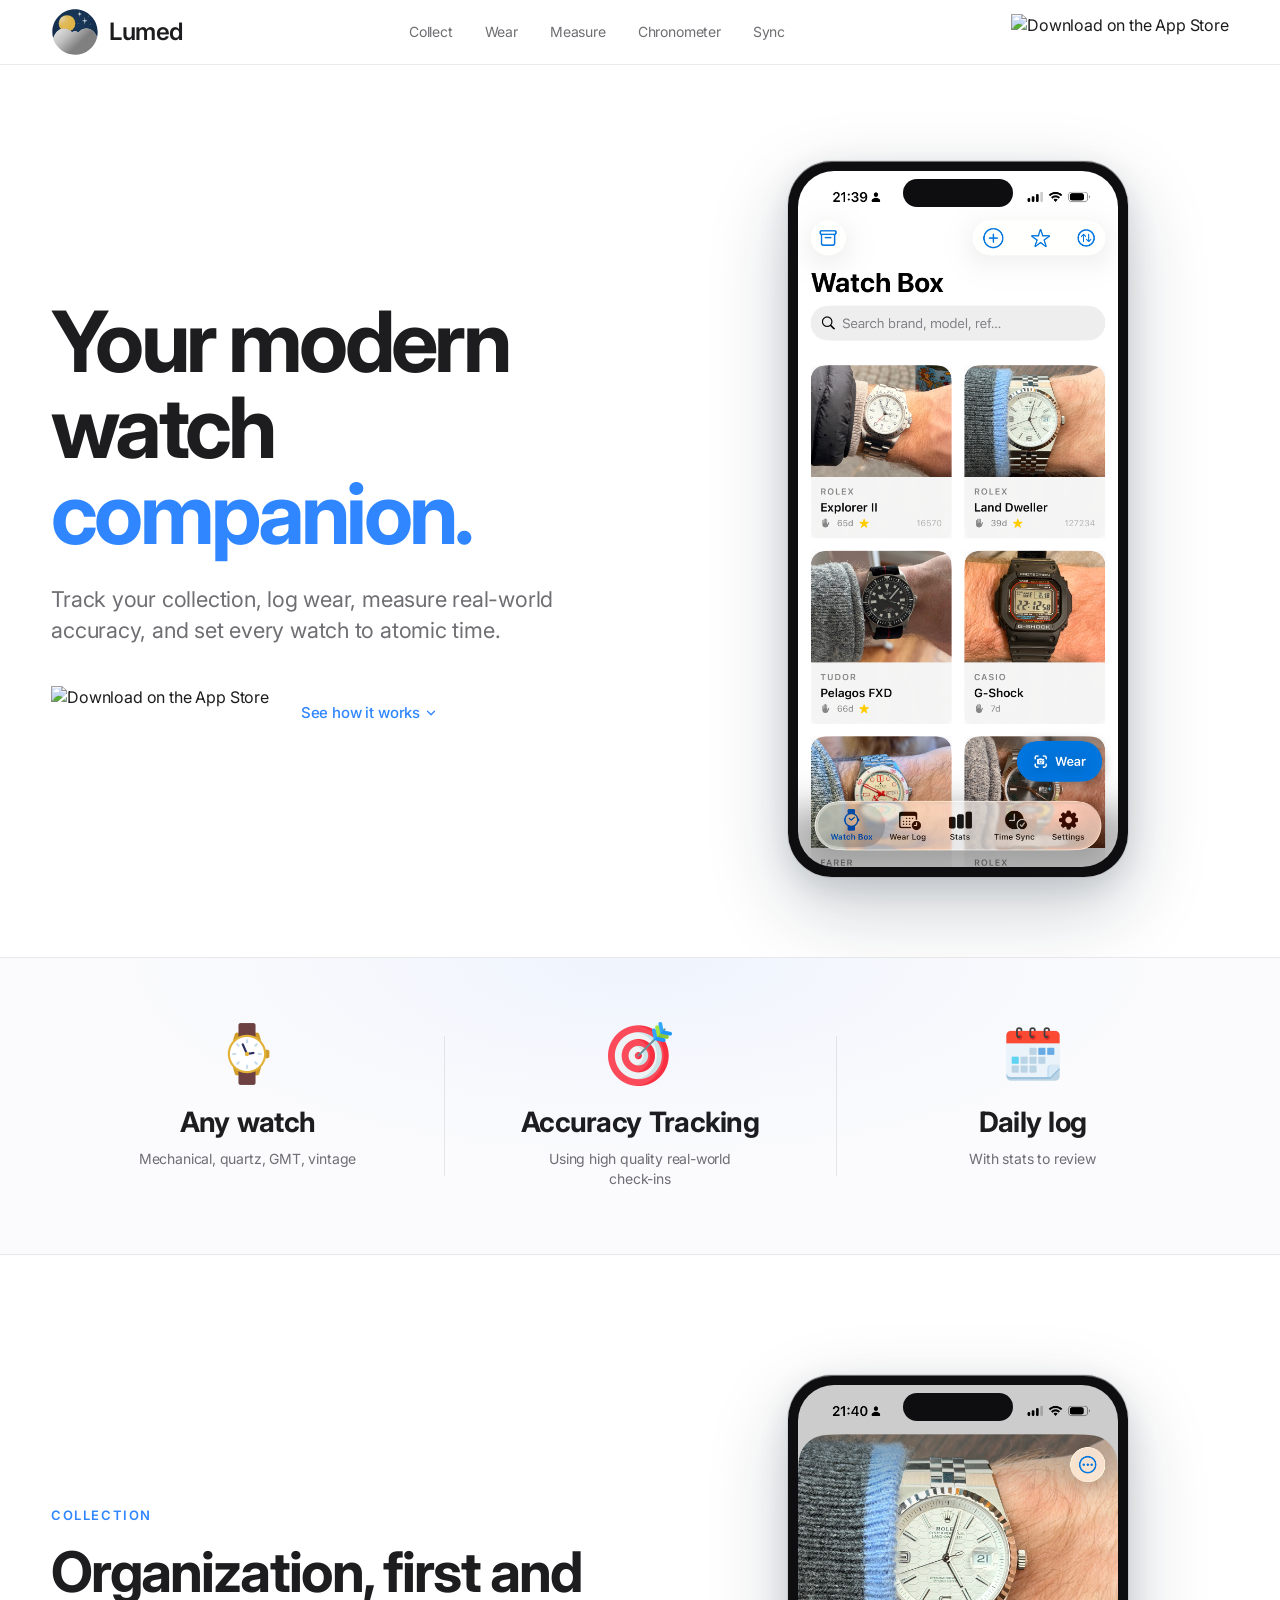
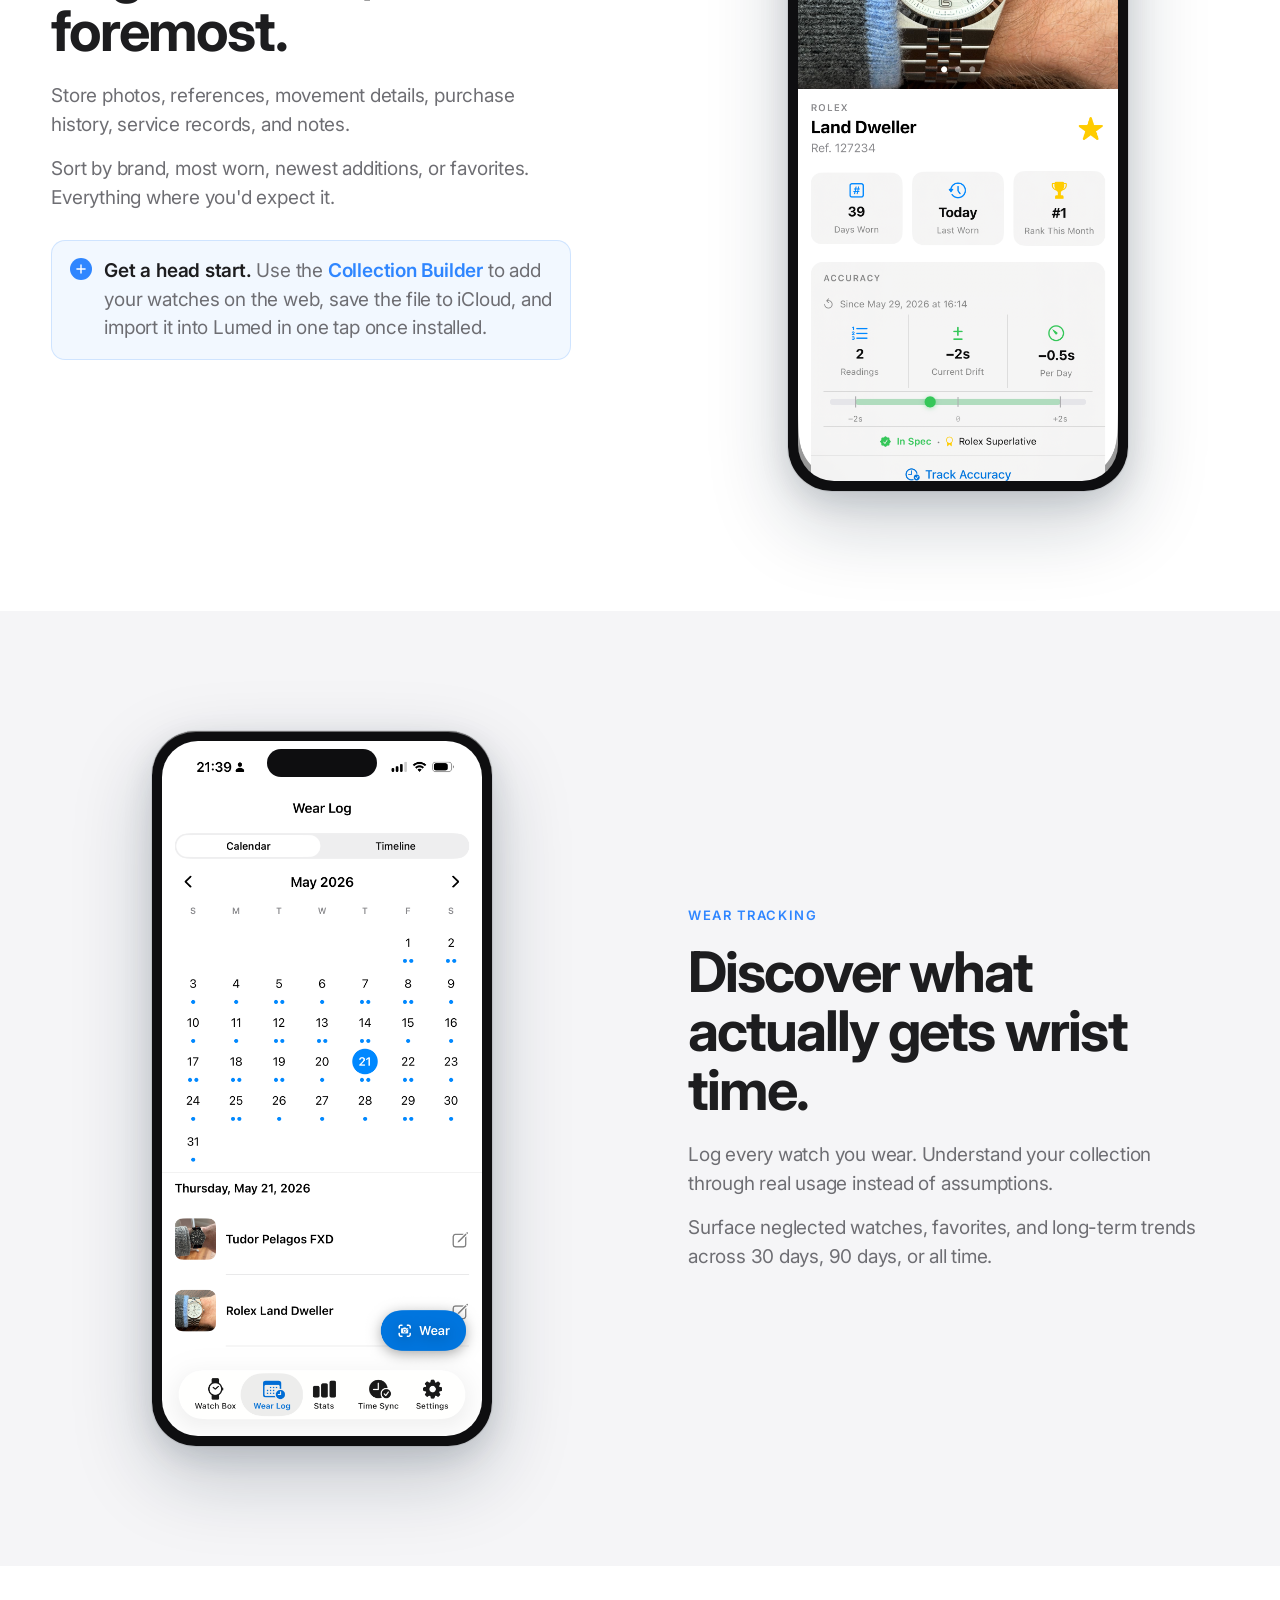
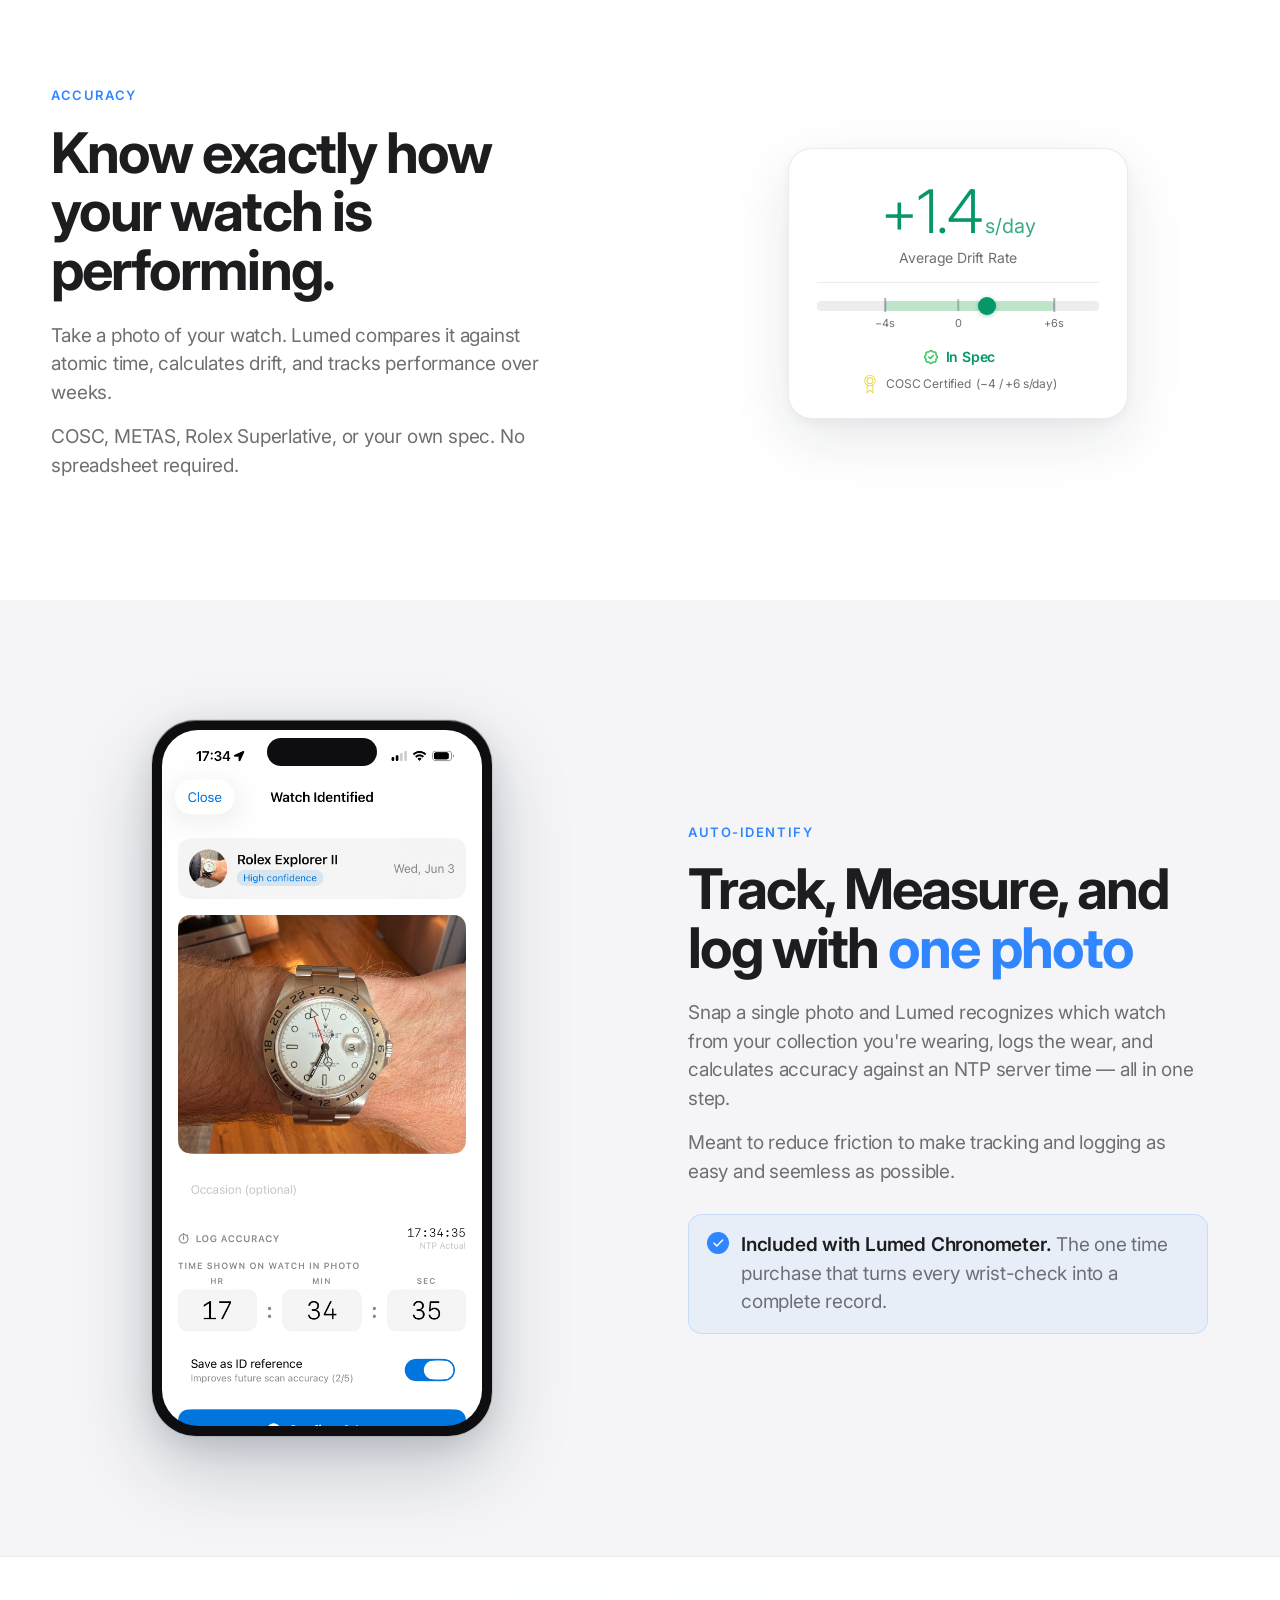
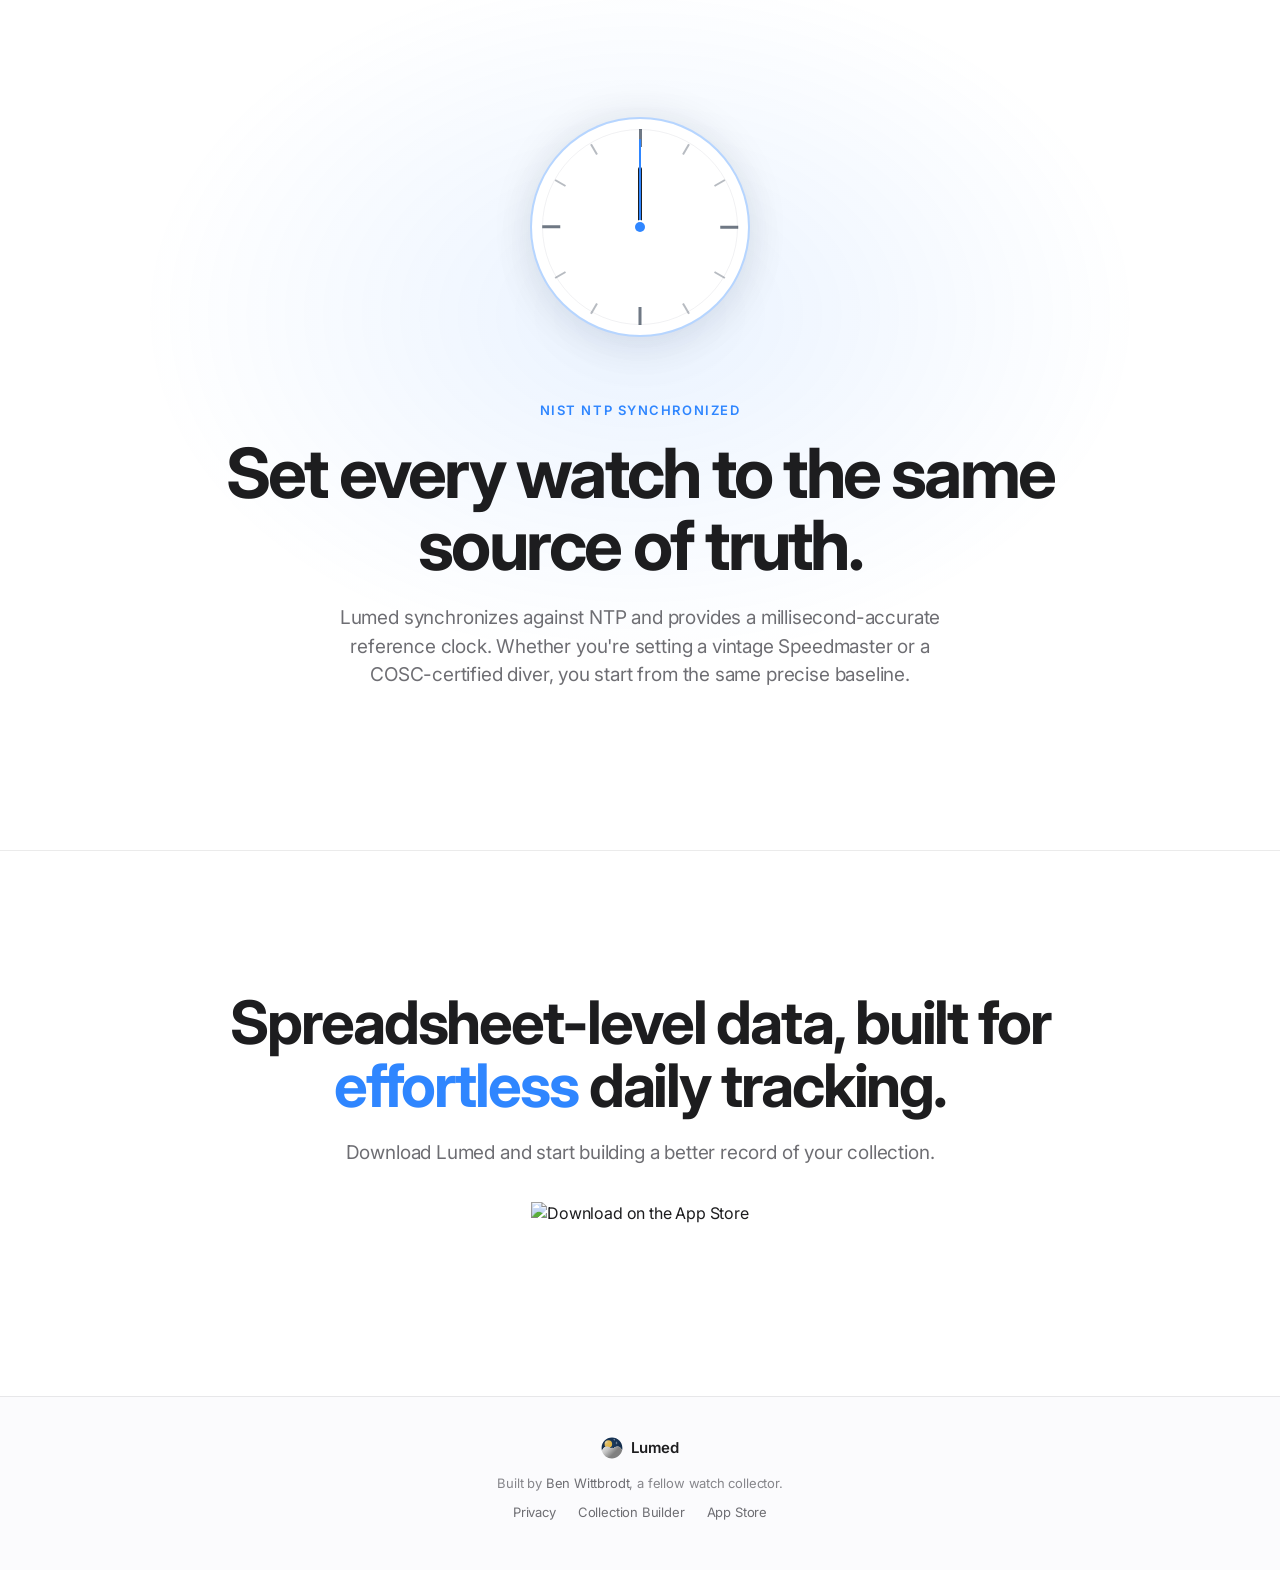
==== commit d160d315: "landing page updates" ====
--- a/index.html
+++ b/index.html
@@ -93,8 +93,8 @@
           <div class="metric-icon" aria-hidden="true">
             <img src="icons/accuracy.png" alt="" />
           </div>
-          <span class="metric-value">±1 ms</span>
-          <span class="metric-label">NTP-synchronized atomic time</span>
+          <span class="metric-value">Accuracy Tracking</span>
+          <span class="metric-label">Using high quality real-world check-ins</span>
         </div>
         <div class="metric">
           <div class="metric-icon" aria-hidden="true">
@@ -102,7 +102,7 @@
           </div>
 
           <span class="metric-value">Daily log</span>
-          <span class="metric-label">Every wrist day recorded</span>
+          <span class="metric-label">With stats to review</span>
         </div>
       </div>
       </div>
@@ -113,7 +113,7 @@
       <div class="container feature-grid">
         <div class="feature-copy">
           <div class="eyebrow">Collection</div>
-          <h2>Your watch box, organized.</h2>
+          <h2>Organization, first and foremost.</h2>
           <p>
             Store photos, references, movement details, purchase history, service records, and notes.
           </p>
@@ -122,12 +122,15 @@
           </p>
           <a class="feature-callout" href="collection-builder.html" style="text-decoration:none;">
             <div class="fc-icon" aria-hidden="true">
-              <svg viewBox="0 0 24 24" fill="none" stroke="currentColor" stroke-width="2.4" stroke-linecap="round" stroke-linejoin="round">
-                <path d="M12 5v14M5 12h14"/>
+              <svg viewBox="0 0 24 24" fill="none" stroke="currentColor" stroke-width="2.4" stroke-linecap="round"
+                stroke-linejoin="round">
+                <path d="M12 5v14M5 12h14" />
               </svg>
             </div>
             <p>
-              <strong>Get a head start.</strong> Use the <span class="accent" style="font-weight:600;">Collection Builder</span> to add your watches on the web, save the file to iCloud, and import it into Lumed in one tap once installed.
+              <strong>Get a head start.</strong> Use the <span class="accent" style="font-weight:600;">Collection
+                Builder</span> to add your watches on the web, save the file to iCloud, and import it into Lumed in one
+              tap once installed.
             </p>
           </a>
         </div>
@@ -221,15 +224,14 @@
       <div class="container feature-grid reverse">
         <div class="feature-copy">
           <div class="eyebrow">Auto-Identify</div>
-          <h2>One photo. Identified, logged, measured.</h2>
+          <h2>Track, Measure, and log with <span class="accent">one photo</span></h2>
           <p>
             Snap a single photo and
             Lumed recognizes which watch from your collection you're wearing, logs the wear, and calculates accuracy
-            against atomic time — all in one step.
-          </p>
-          <p>
-            No tapping to pick the right watch. No separate accuracy flow. Just point, shoot, and let Lumed handle the
-            rest.
+            against an NTP server time — all in one step.
+          </p>
+          <p>
+            Meant to reduce friction to make tracking and logging as easy and seemless as possible.
           </p>
           <div class="feature-callout">
             <div class="fc-icon" aria-hidden="true">
@@ -278,7 +280,7 @@
           </div>
         </div>
         <div class="eyebrow" style="margin-top:64px">NIST NTP Synchronized</div>
-        <h2>Set every watch to the same <span class="accent">source of truth.</span></h2>
+        <h2>Set every watch to the same source of truth.</h2>
         <p>
           Lumed synchronizes against NTP and provides a millisecond-accurate reference clock. Whether you're setting a
           vintage Speedmaster or a COSC-certified diver, you start from the same precise baseline.
--- a/style.css
+++ b/style.css
@@ -272,7 +272,7 @@
   padding: 8px 24px;
 }
 
-.metric + .metric::before {
+.metric+.metric::before {
   content: '';
   position: absolute;
   left: 0;
@@ -335,10 +335,13 @@
 }
 
 @keyframes metricPulse {
-  0%, 100% {
+
+  0%,
+  100% {
     opacity: 1;
     transform: scale(1);
   }
+
   50% {
     opacity: 0.4;
     transform: scale(0.85);
@@ -361,7 +364,7 @@
   align-items: center;
 }
 
-.feature-grid.reverse > :first-child {
+.feature-grid.reverse> :first-child {
   order: 2;
 }
 
@@ -459,7 +462,7 @@
   letter-spacing: -0.011em;
 }
 
-.feature p + p {
+.feature p+p {
   margin-top: 16px;
 }
 
@@ -586,10 +589,11 @@
   position: relative;
   margin: 0 auto;
   box-shadow:
-    0 0 60px rgba(47, 134, 255, 0.18),
-    inset 0 0 40px rgba(15, 30, 50, 0.05),
-    0 20px 50px rgba(15, 30, 50, 0.12);
-}
+    0 0 60px rgba(255, 255, 255, 0.7)inset,
+    0 0 40px rgba(15, 30, 50, 0.10),
+    0 20px 50px rgba(15, 30, 50, 0.04);
+}
+
 
 .clock-face::before {
   content: '';
@@ -700,9 +704,12 @@
 }
 
 @keyframes clockPulse {
-  0%, 100% {
+
+  0%,
+  100% {
     opacity: 1;
   }
+
   50% {
     opacity: 0.35;
   }
@@ -898,7 +905,7 @@
     gap: 56px;
   }
 
-  .feature-grid.reverse > :first-child {
+  .feature-grid.reverse> :first-child {
     order: 0;
   }
 
@@ -908,7 +915,7 @@
     padding: 36px 0;
   }
 
-  .metric + .metric::before {
+  .metric+.metric::before {
     display: none;
   }
 
@@ -985,4 +992,4 @@
     padding: 0 18px 0 14px;
     font-size: 14px;
   }
-}
+}
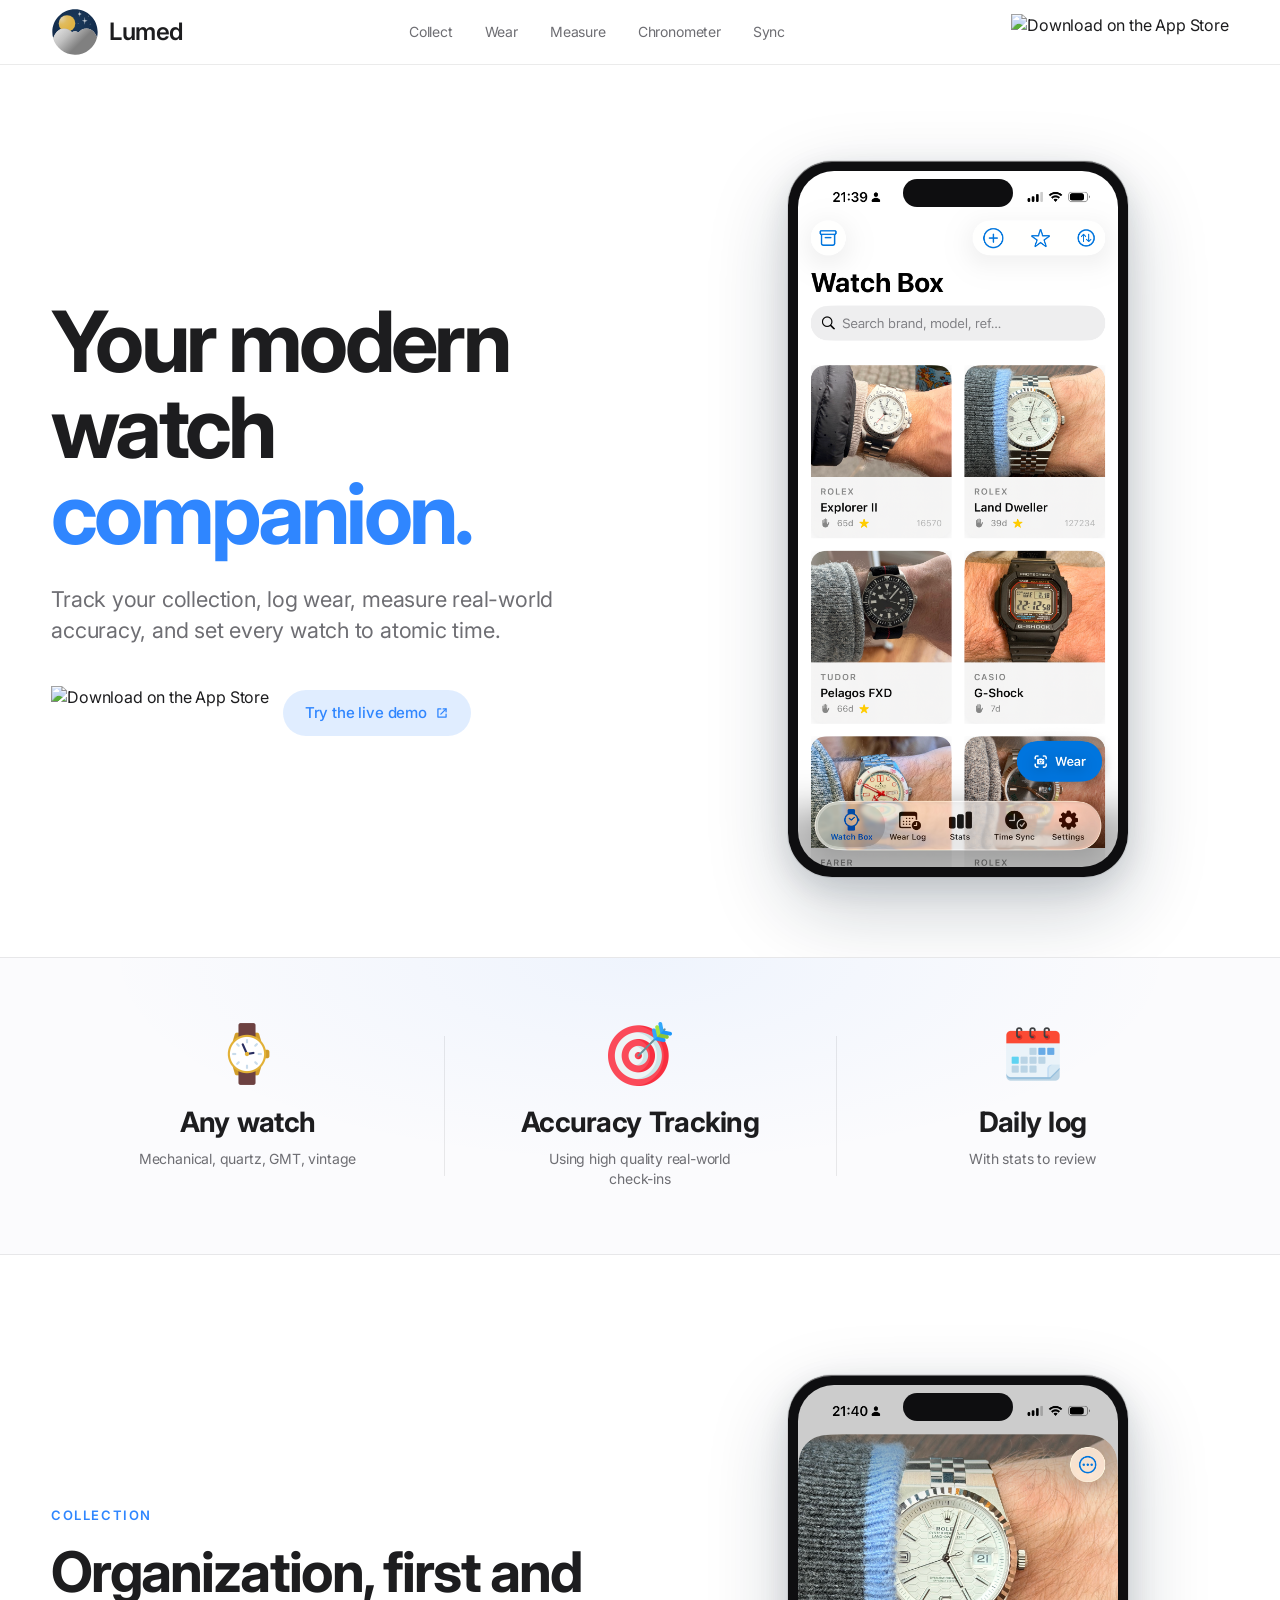
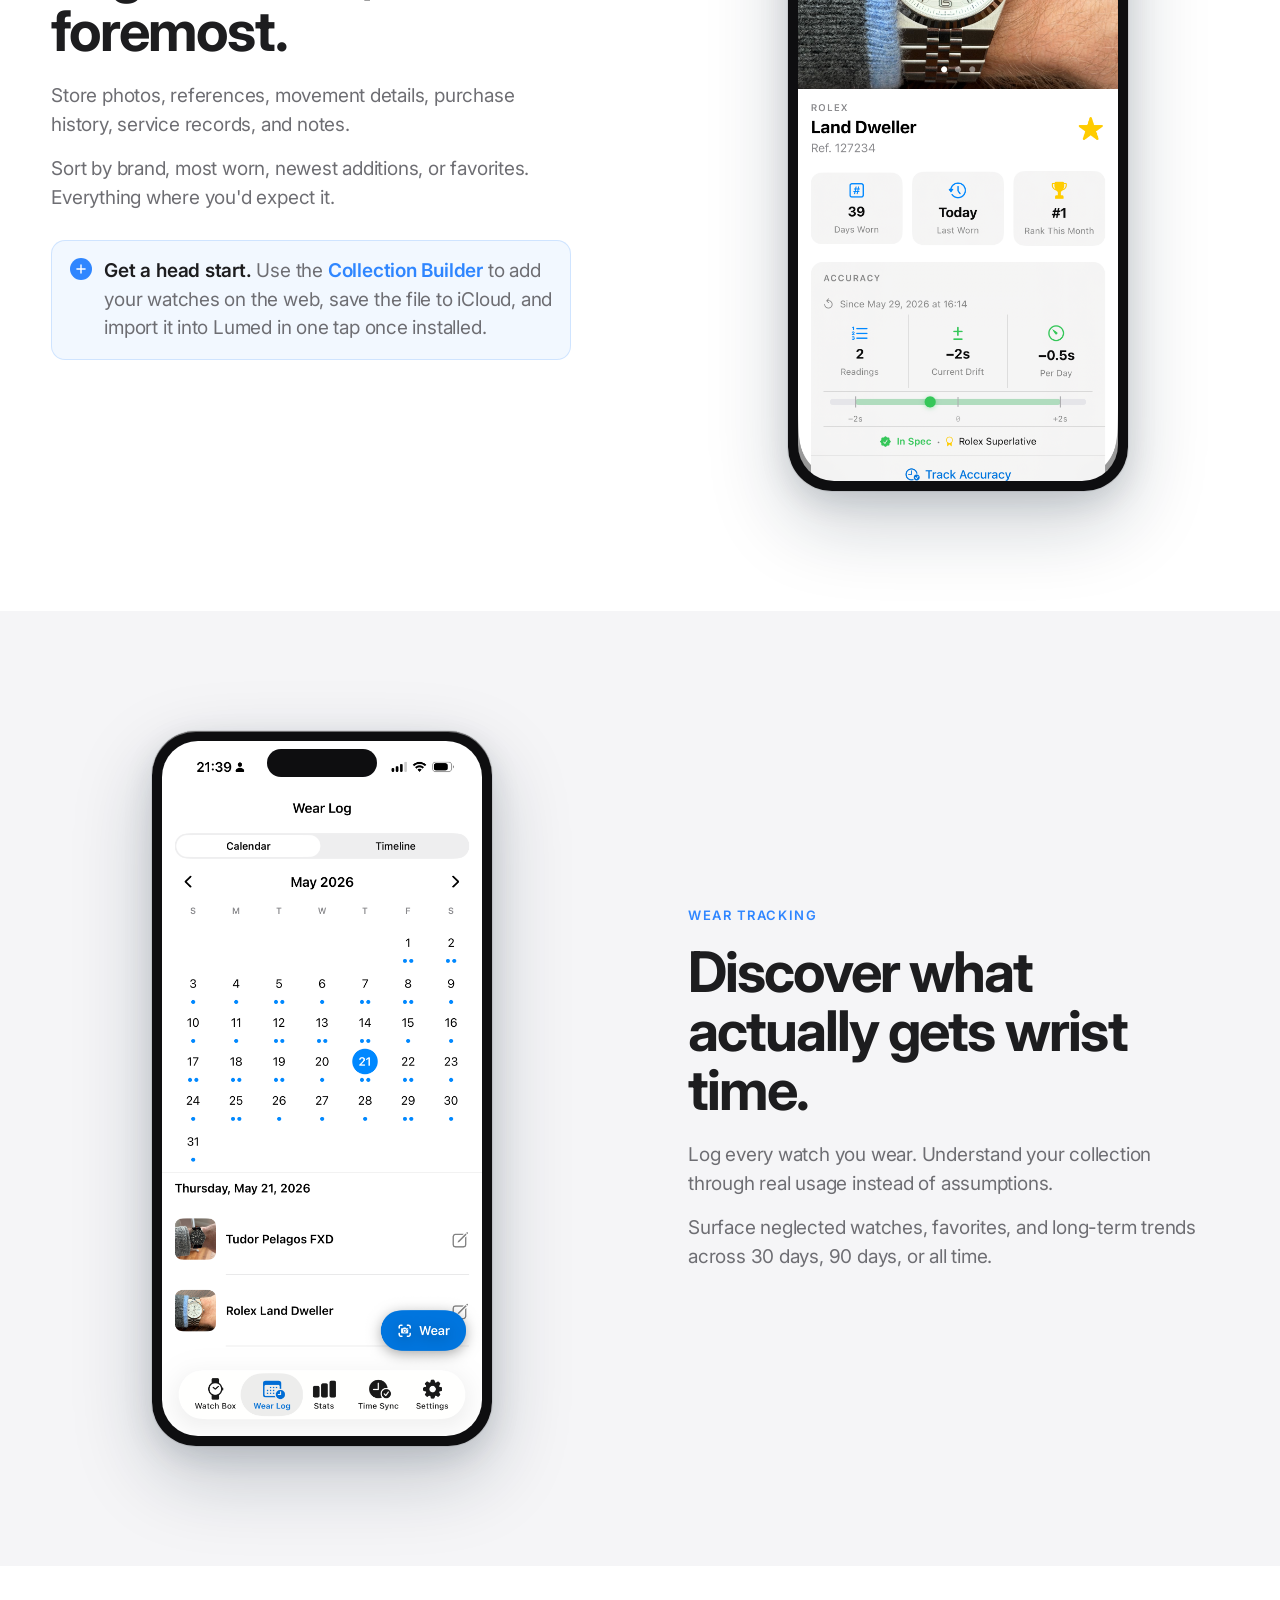
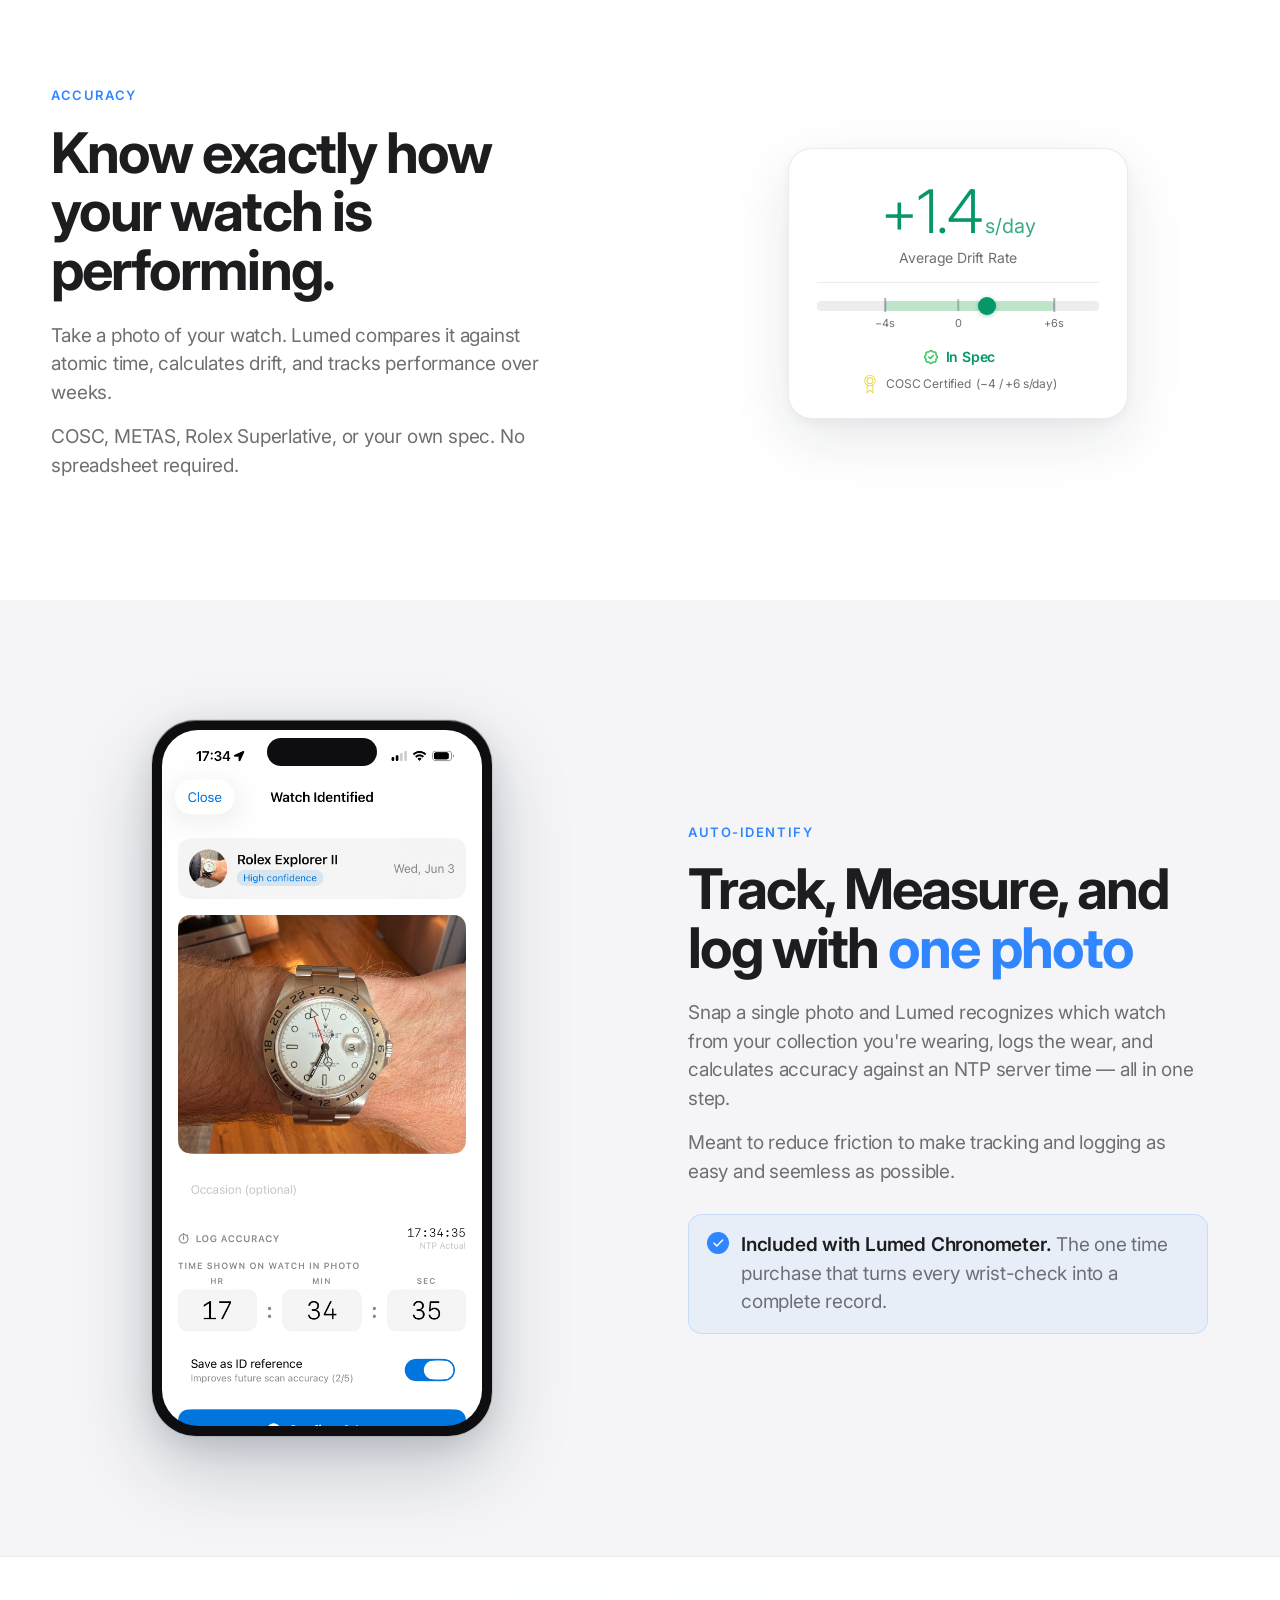
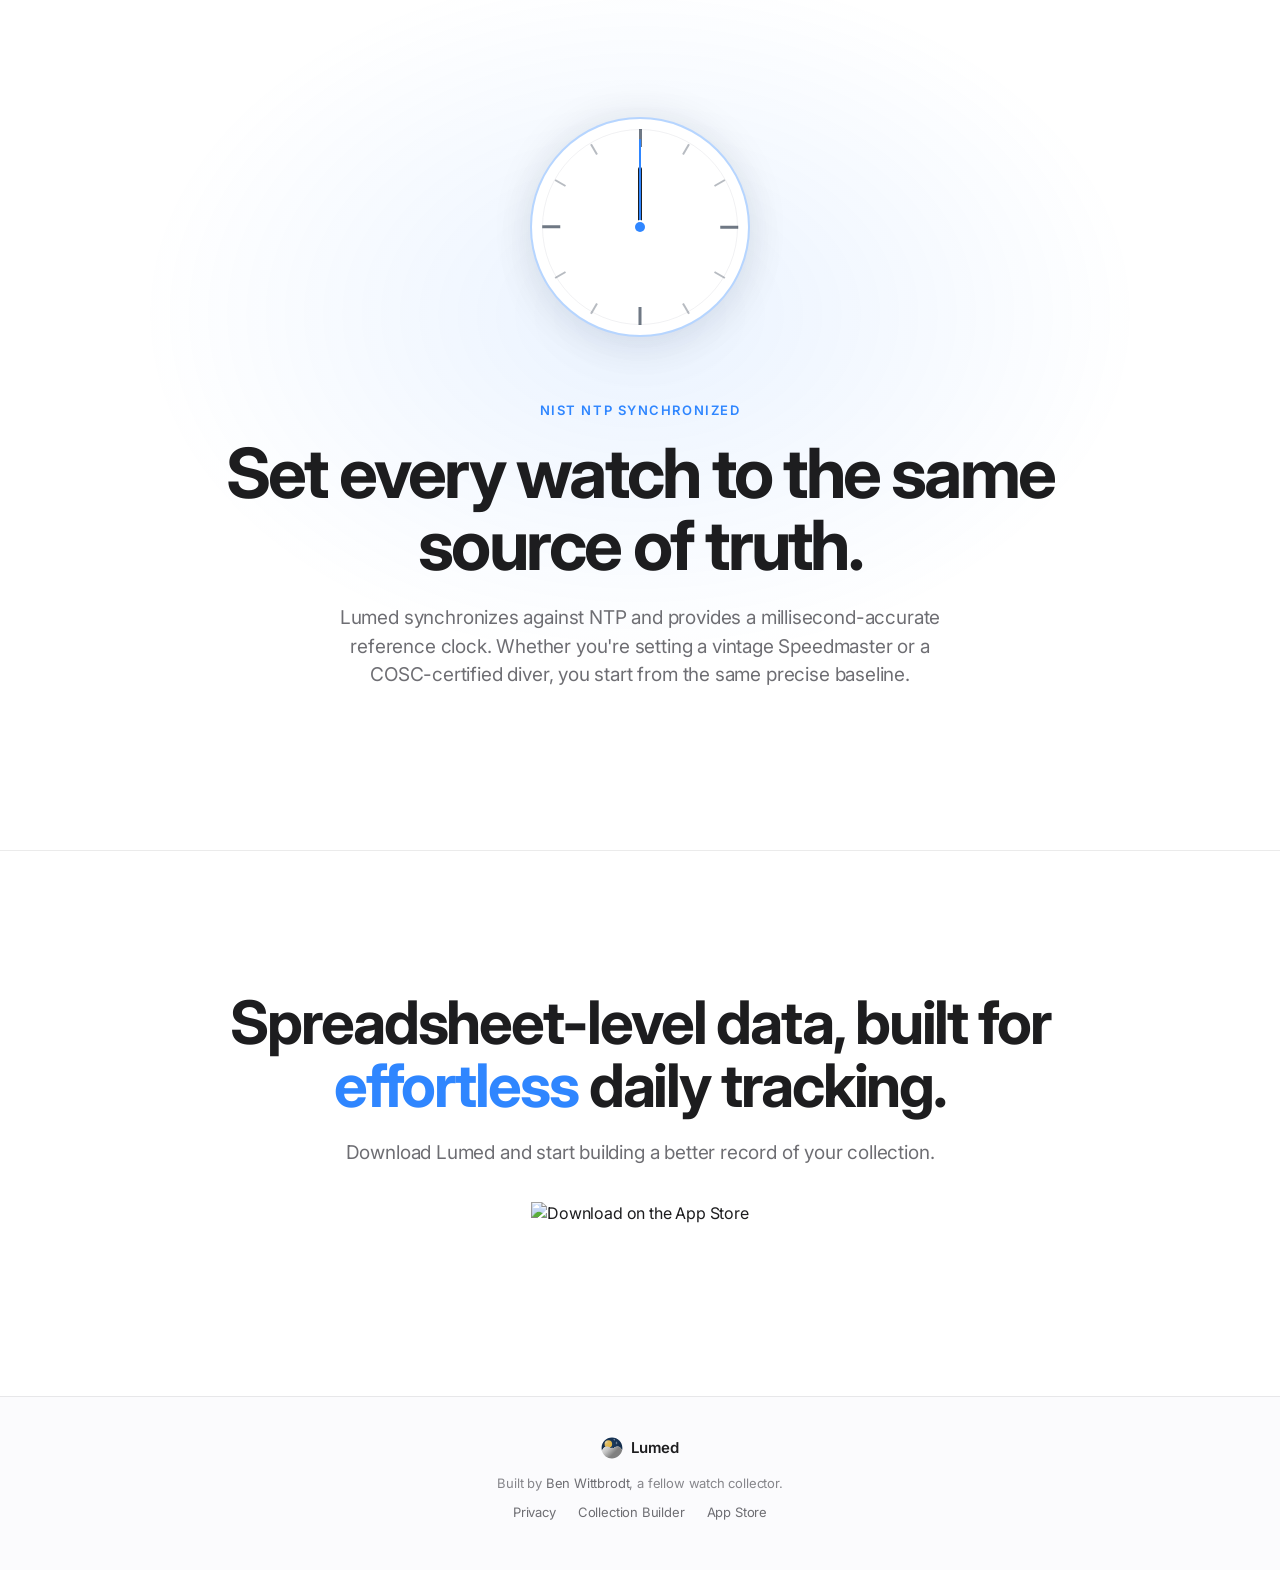
==== commit 370af38d: "add demo" ====
--- a/index.html
+++ b/index.html
@@ -60,11 +60,13 @@
                 src="https://tools.applemediaservices.com/api/badges/download-on-the-app-store/black/en-us?size=250x83"
                 alt="Download on the App Store" />
             </a>
-            <a class="btn-secondary" href="#collect">
-              See how it works
+            <a class="btn-secondary" href="https://lumed.app/collection" target="_blank" rel="noopener">
+              Try the live demo
               <svg width="14" height="14" viewBox="0 0 24 24" fill="none" stroke="currentColor" stroke-width="2.2"
                 stroke-linecap="round" stroke-linejoin="round" aria-hidden="true">
-                <path d="M6 9l6 6 6-6" />
+                <path d="M14 5h5v5" />
+                <path d="M19 5l-9 9" />
+                <path d="M19 14v5H5V5h5" />
               </svg>
             </a>
           </div>
--- a/style.css
+++ b/style.css
@@ -177,15 +177,18 @@
   color: var(--accent);
   font-weight: 500;
   font-size: 15px;
-  padding: 12px 18px;
+  padding: 12px 22px;
+  border-radius: 999px;
+  background: rgba(47, 134, 255, 0.15);
   display: inline-flex;
   align-items: center;
-  gap: 4px;
+  gap: 8px;
+  transition: background 0.18s, color 0.18s;
 }
 
 .btn-secondary:hover {
-  text-decoration: underline;
-  text-underline-offset: 3px;
+  background: rgba(47, 134, 255, 0.22);
+  color: var(--accent-hover);
 }
 
 /* Device frame for hero + features
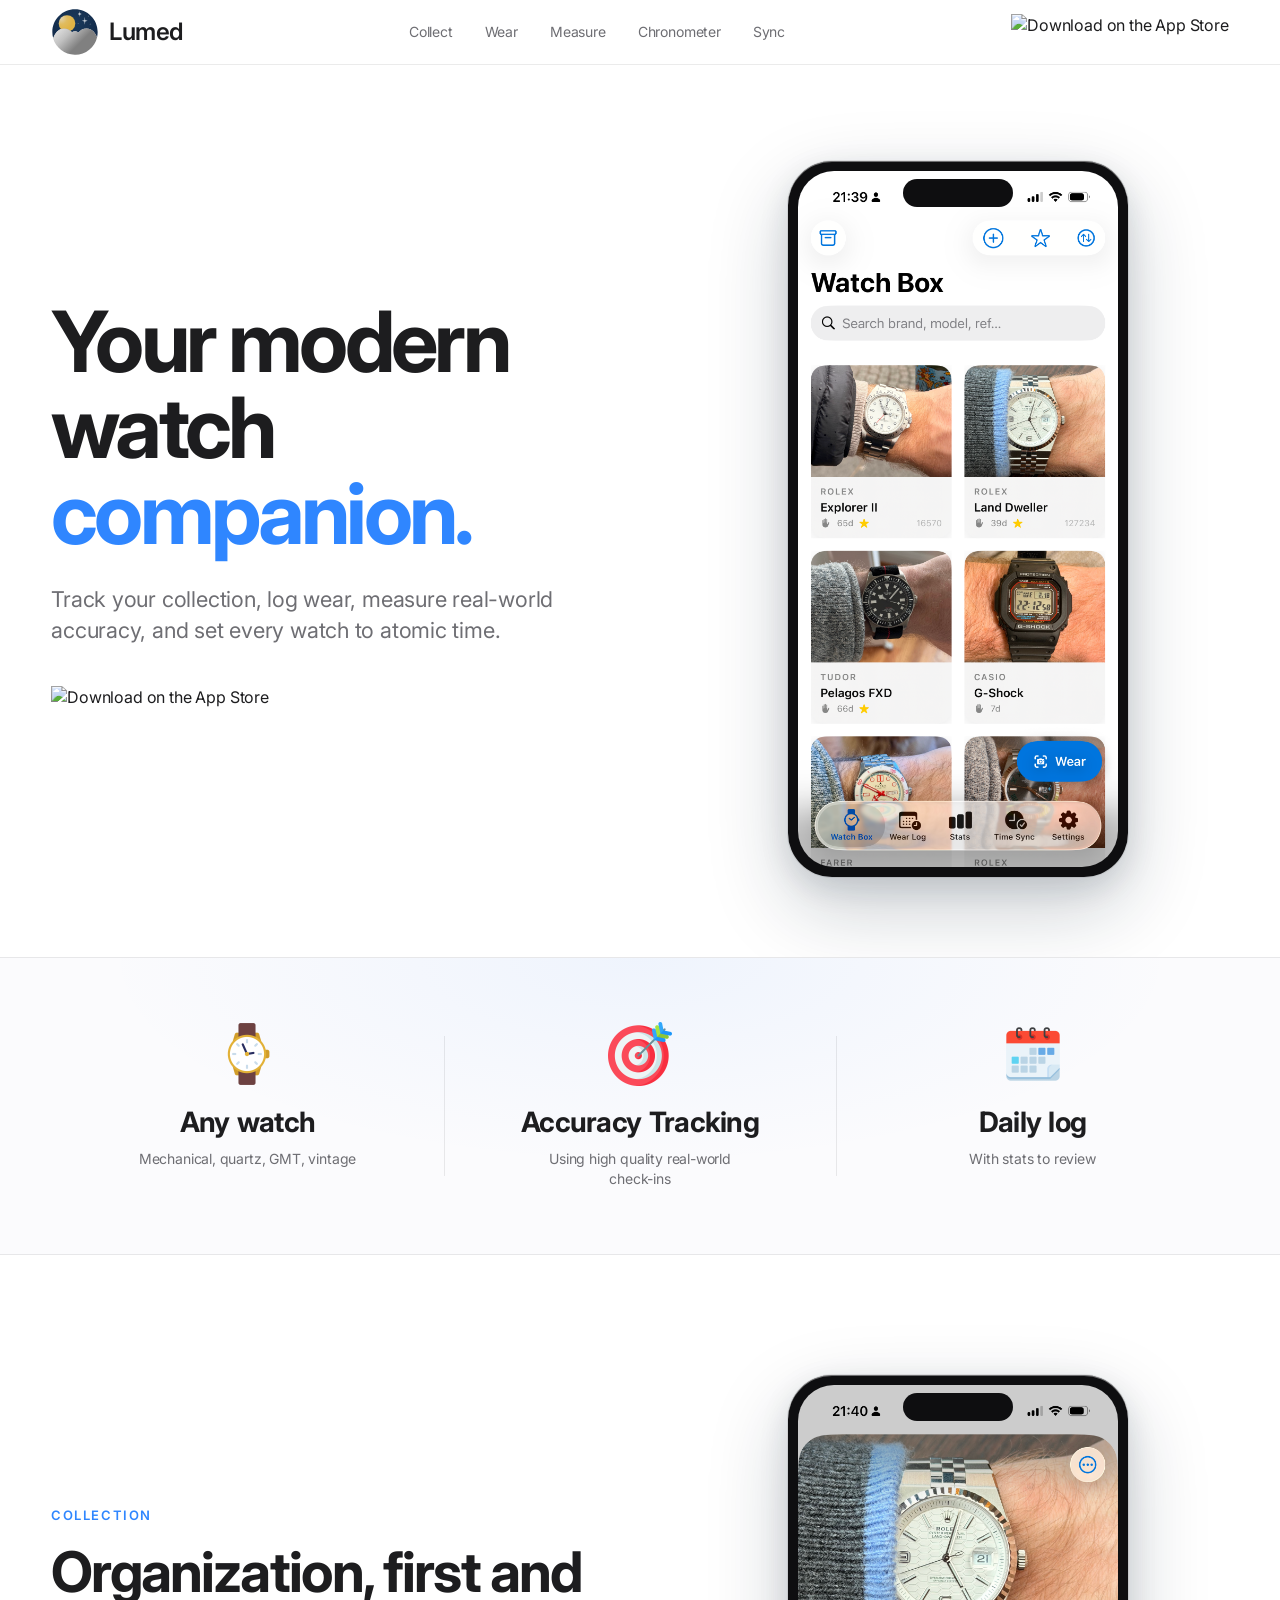
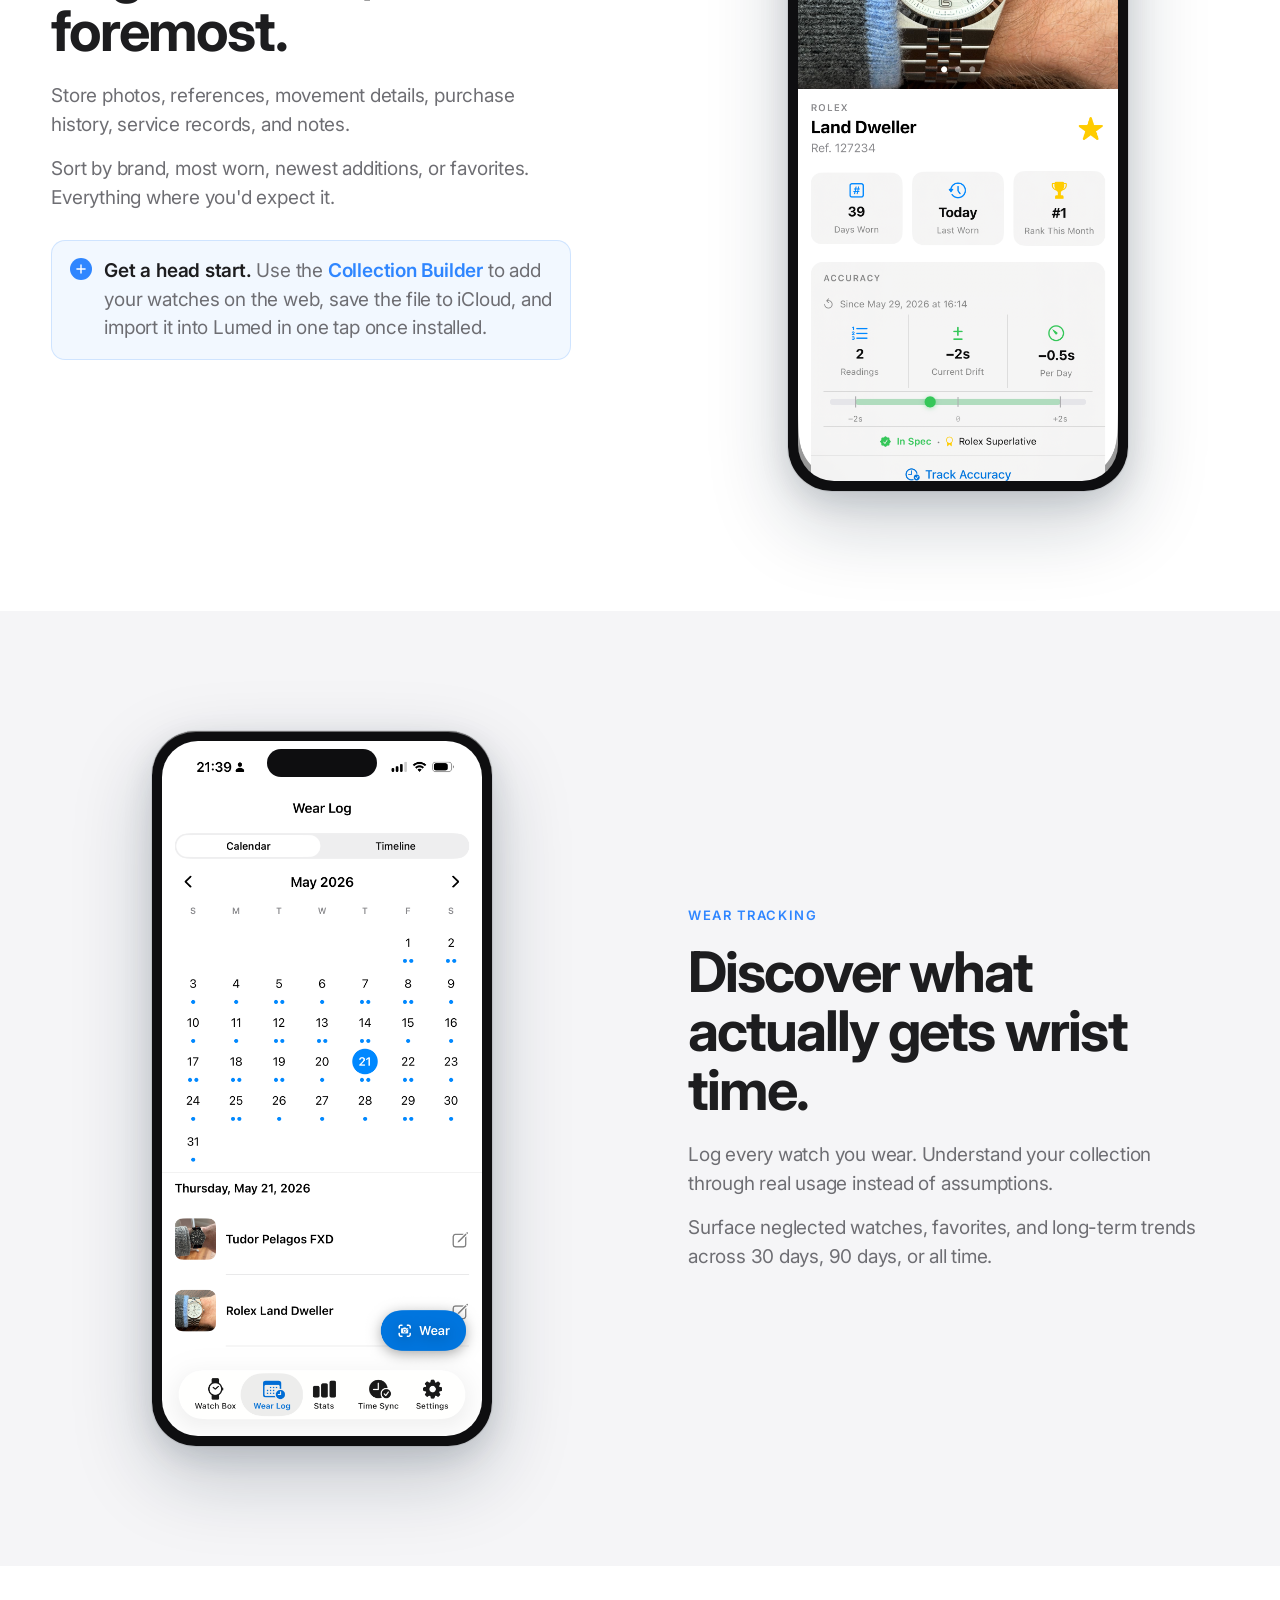
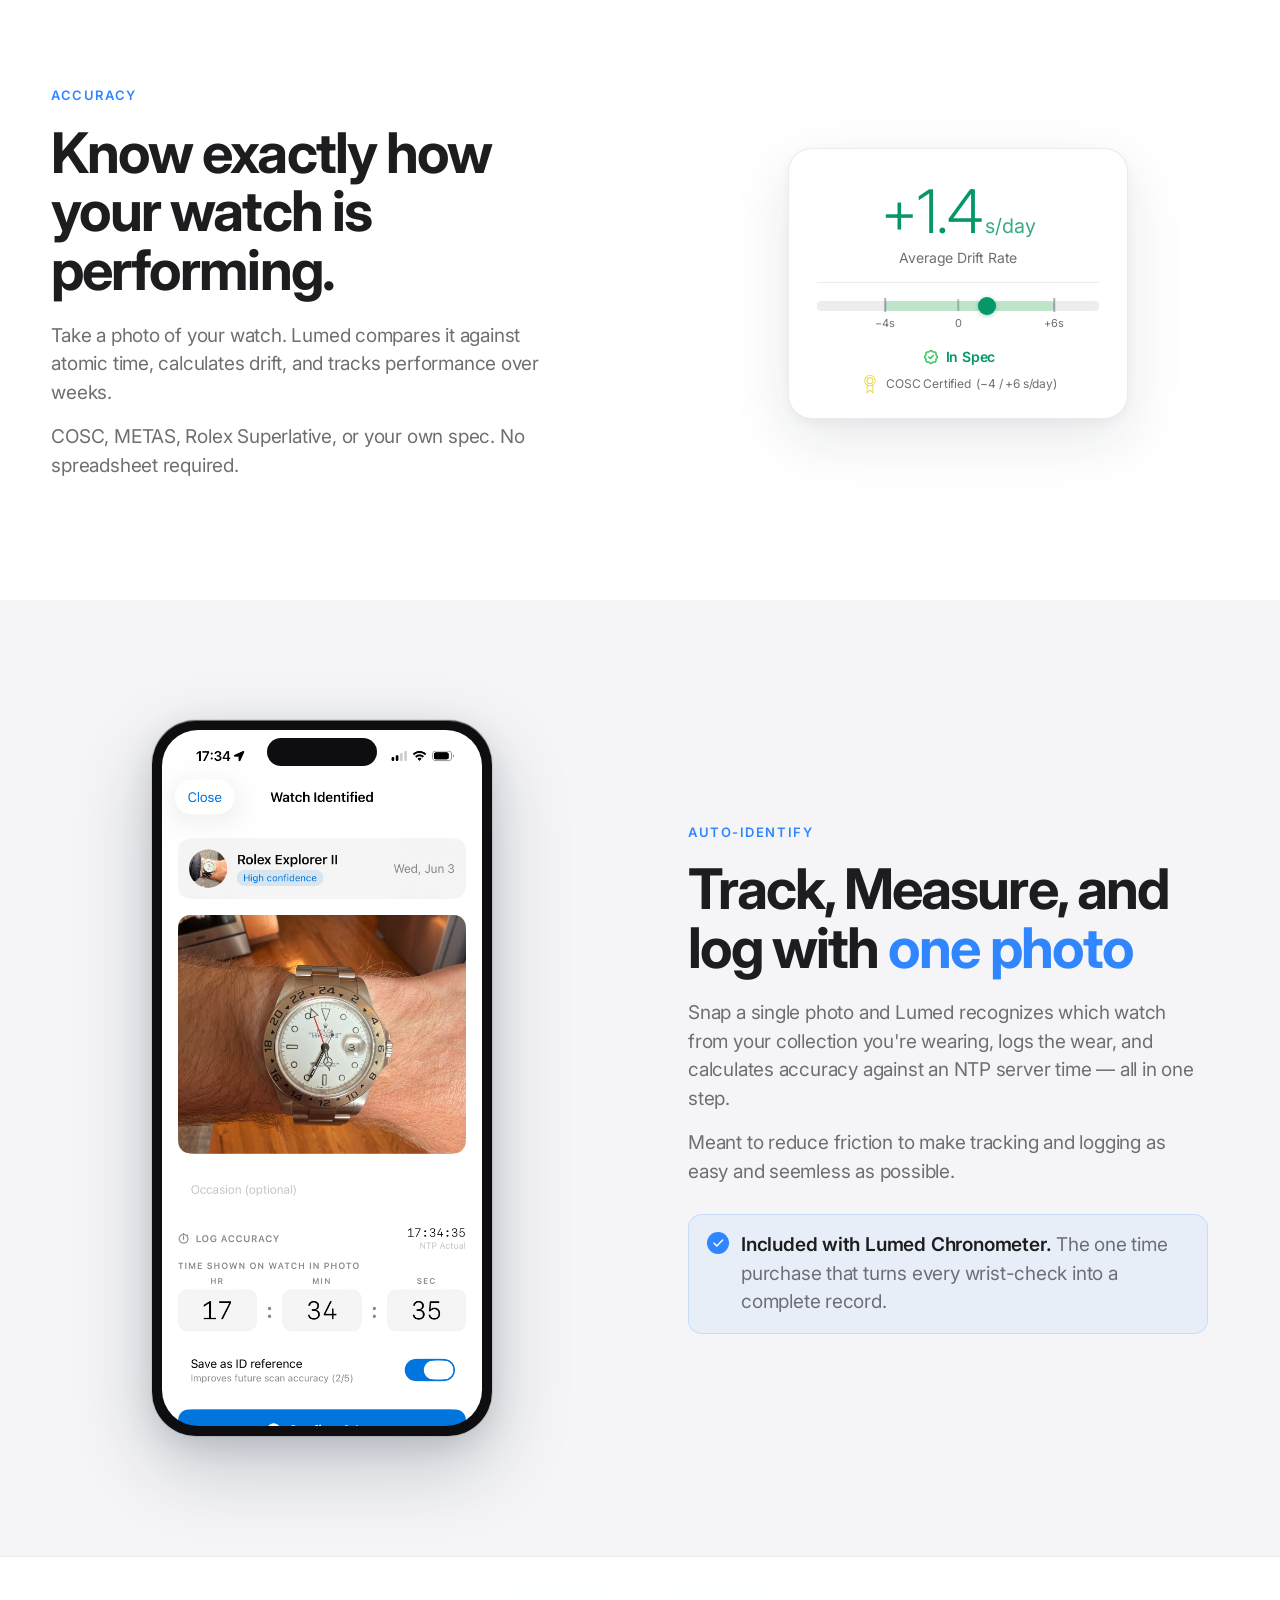
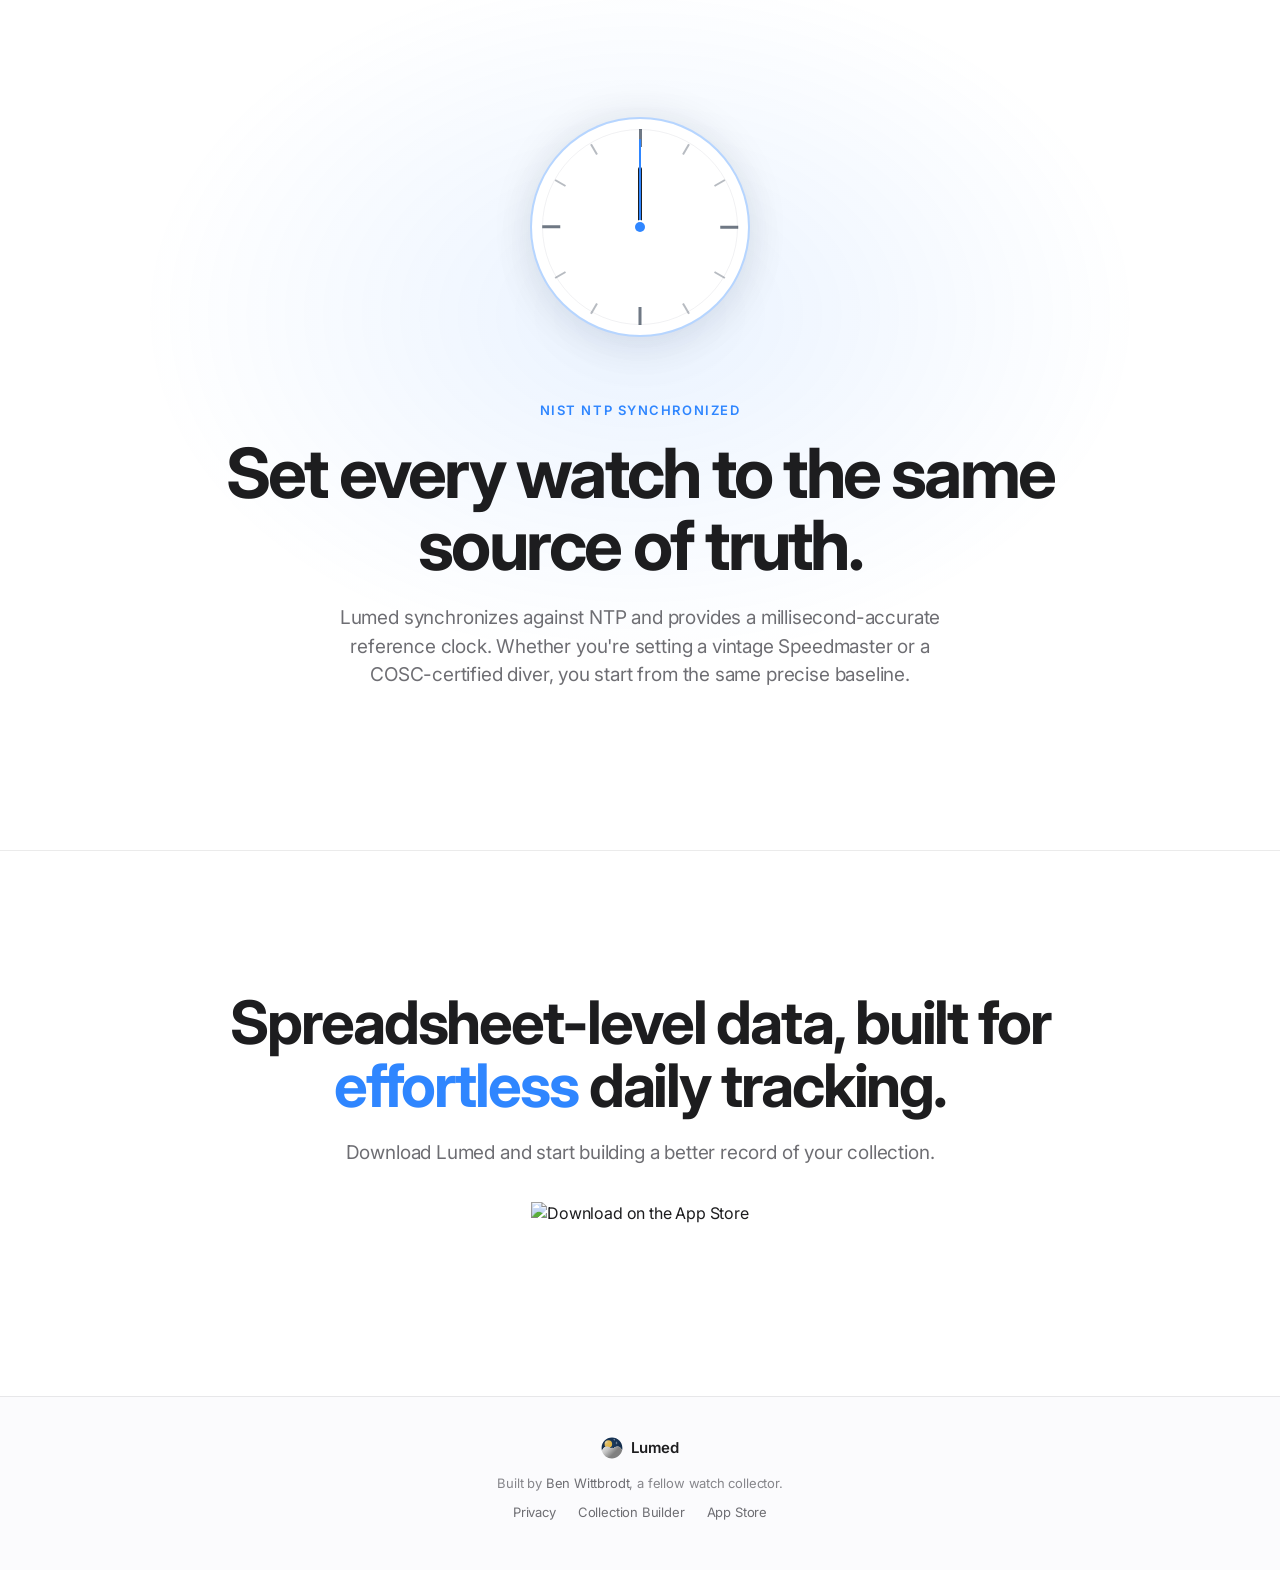
==== commit e1cc3532: "Drop the web app from the landing page Lumed on the web is retired with Lumed 2.0. This removes the " ====
--- a/index.html
+++ b/index.html
@@ -59,15 +59,6 @@
               <img
                 src="https://tools.applemediaservices.com/api/badges/download-on-the-app-store/black/en-us?size=250x83"
                 alt="Download on the App Store" />
-            </a>
-            <a class="btn-secondary" href="https://lumed.app/collection" target="_blank" rel="noopener">
-              Try the live demo
-              <svg width="14" height="14" viewBox="0 0 24 24" fill="none" stroke="currentColor" stroke-width="2.2"
-                stroke-linecap="round" stroke-linejoin="round" aria-hidden="true">
-                <path d="M14 5h5v5" />
-                <path d="M19 5l-9 9" />
-                <path d="M19 14v5H5V5h5" />
-              </svg>
             </a>
           </div>
         </div>
